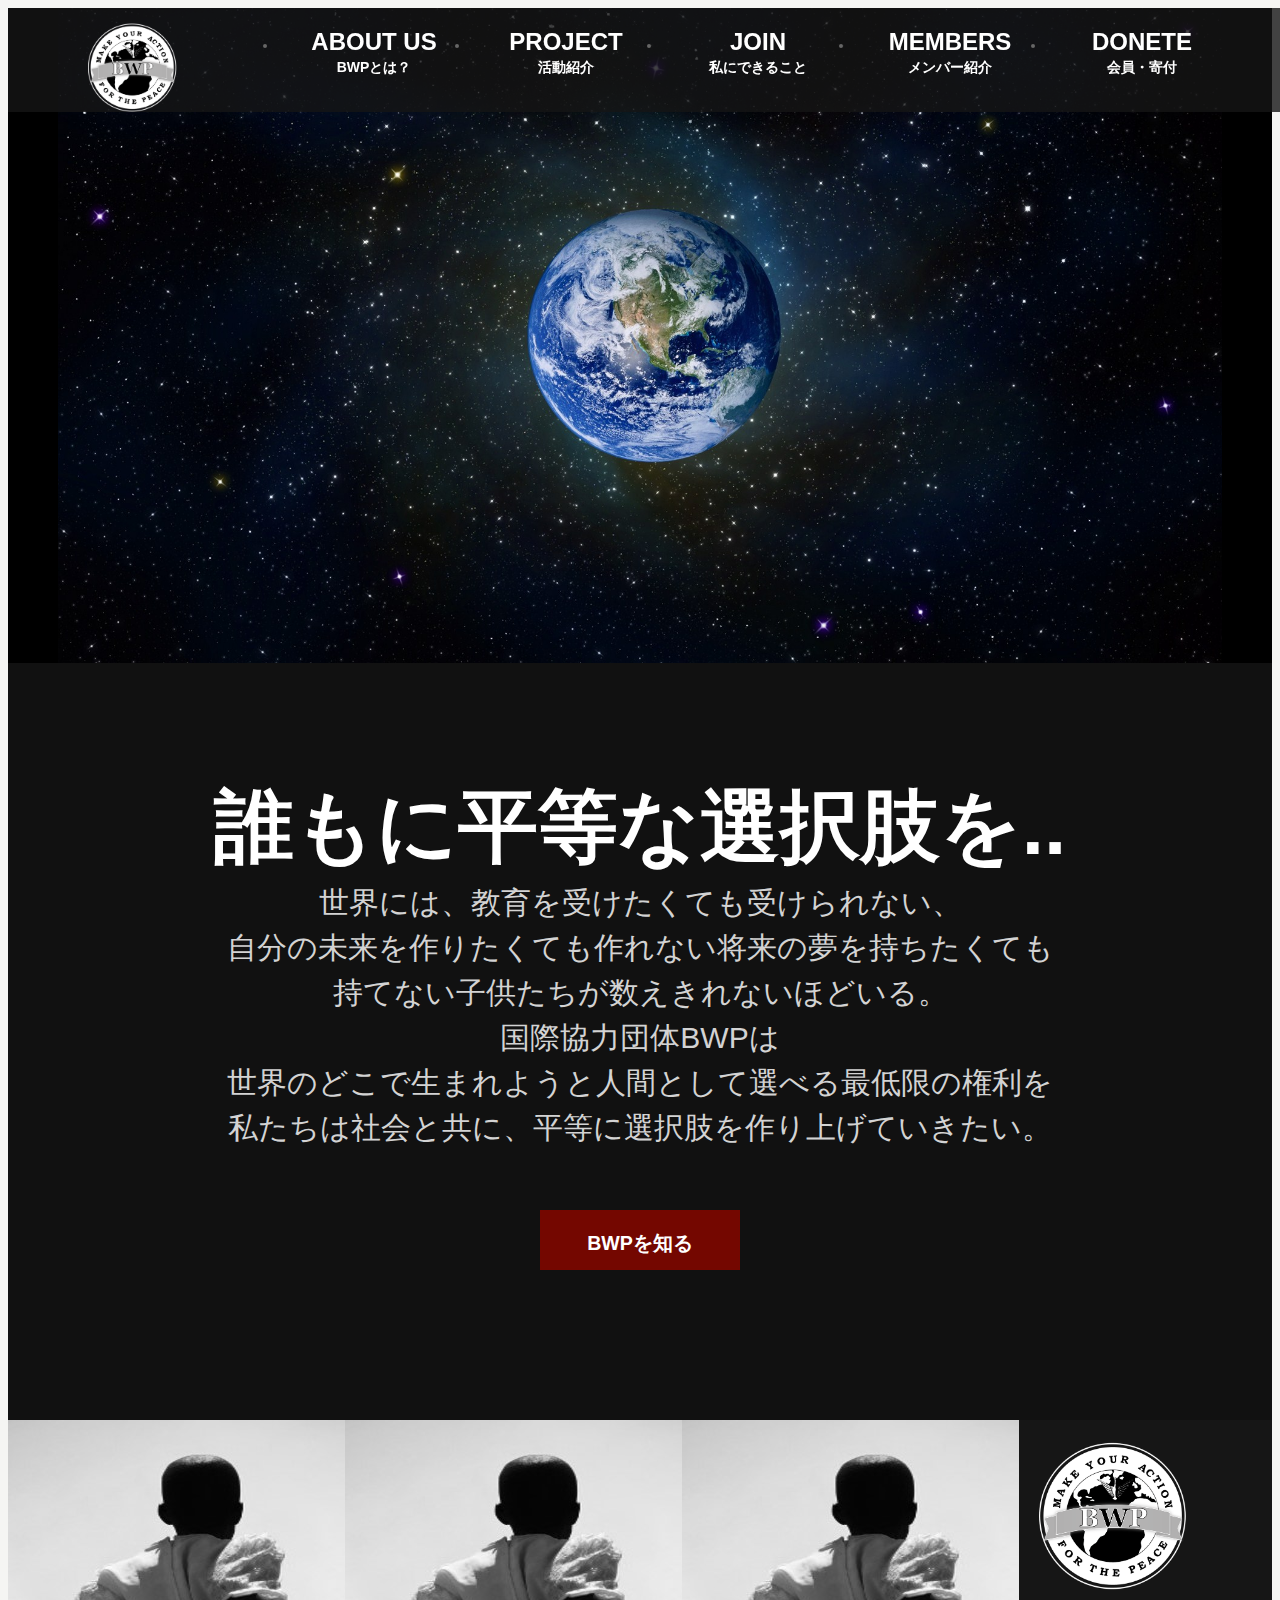
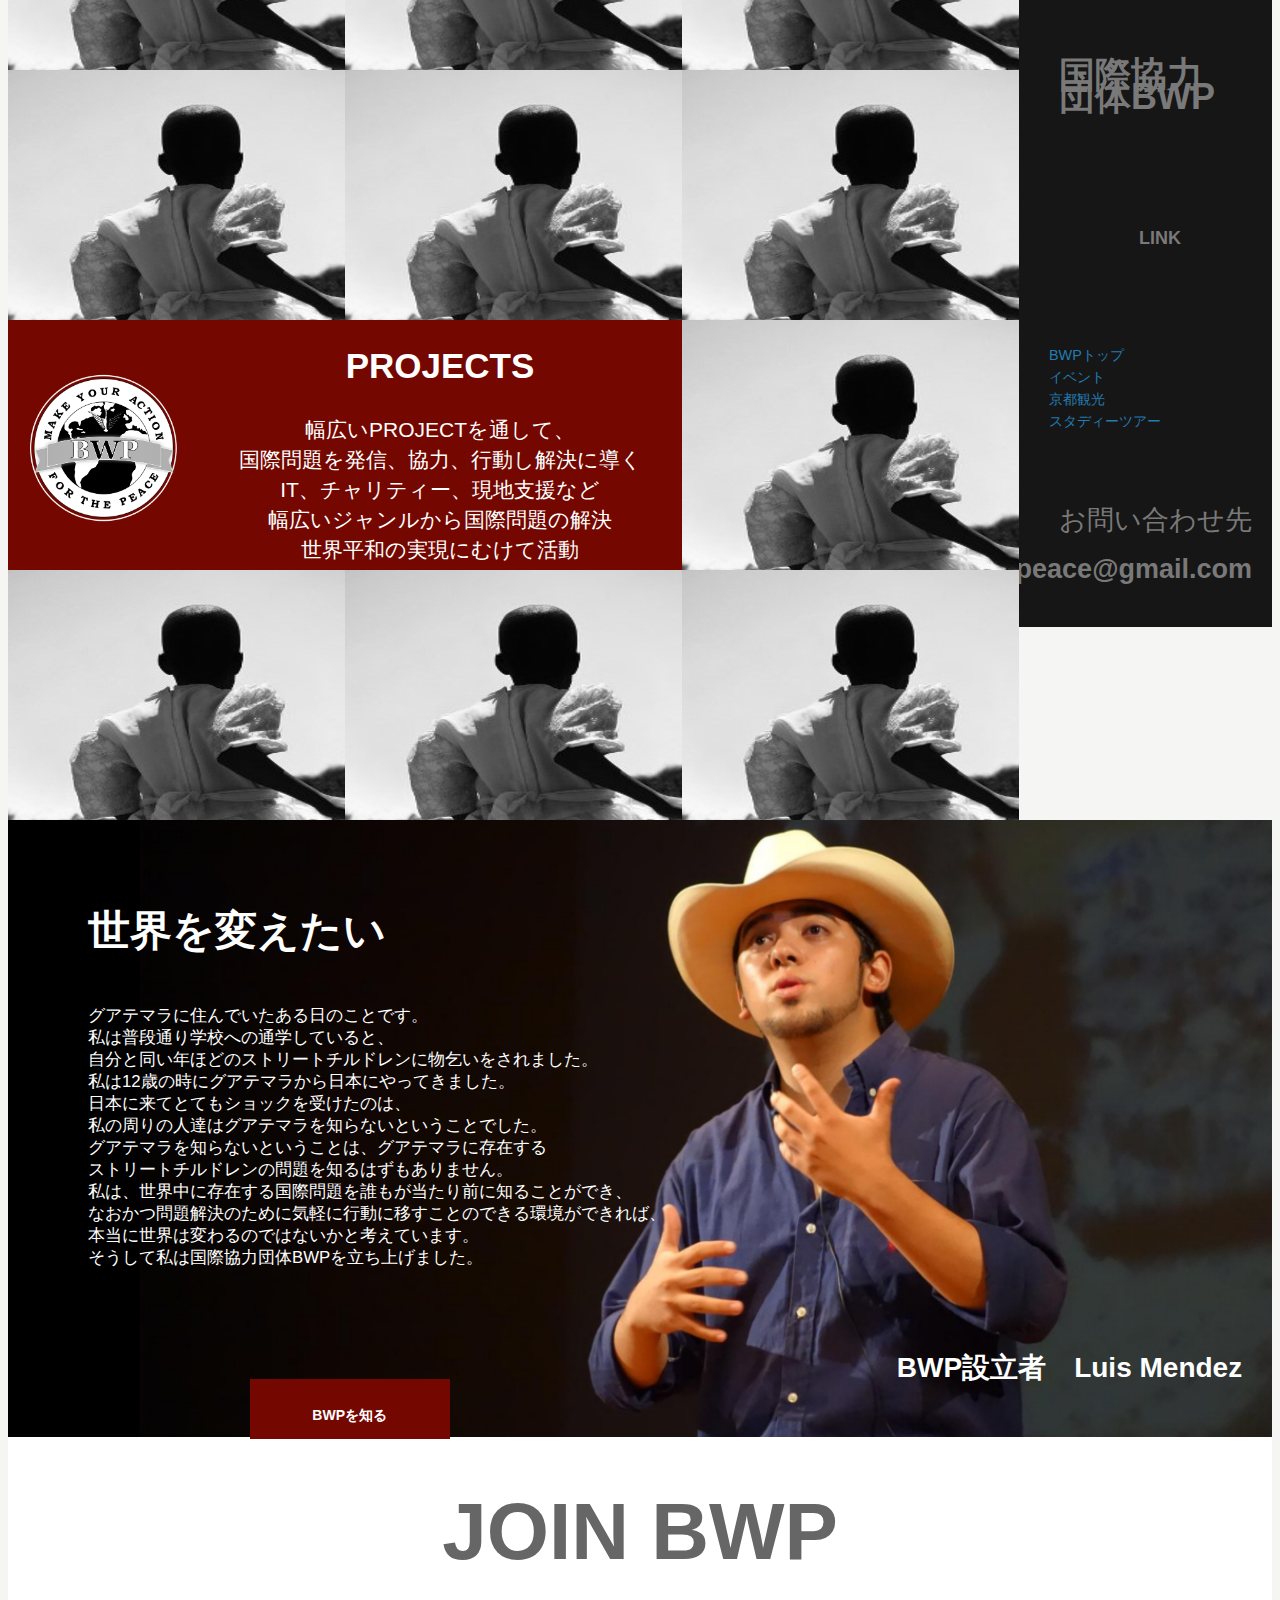
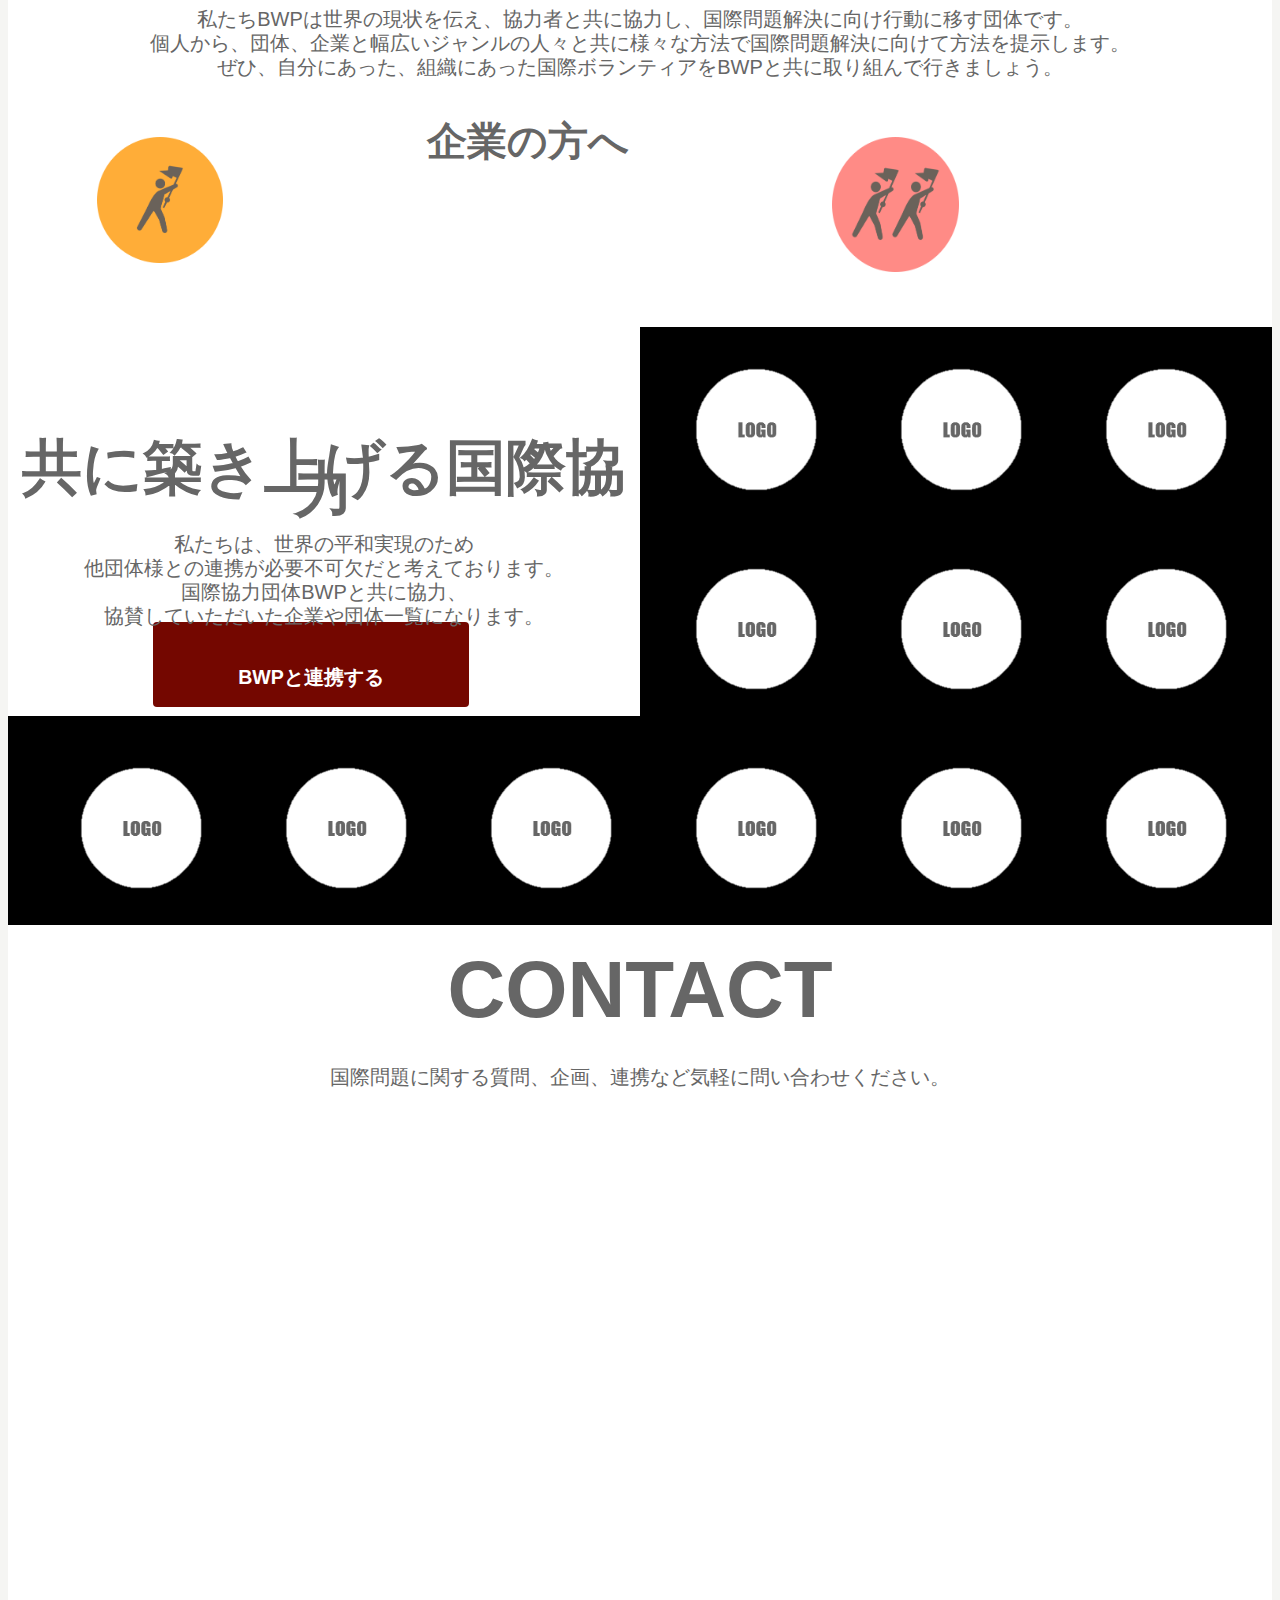
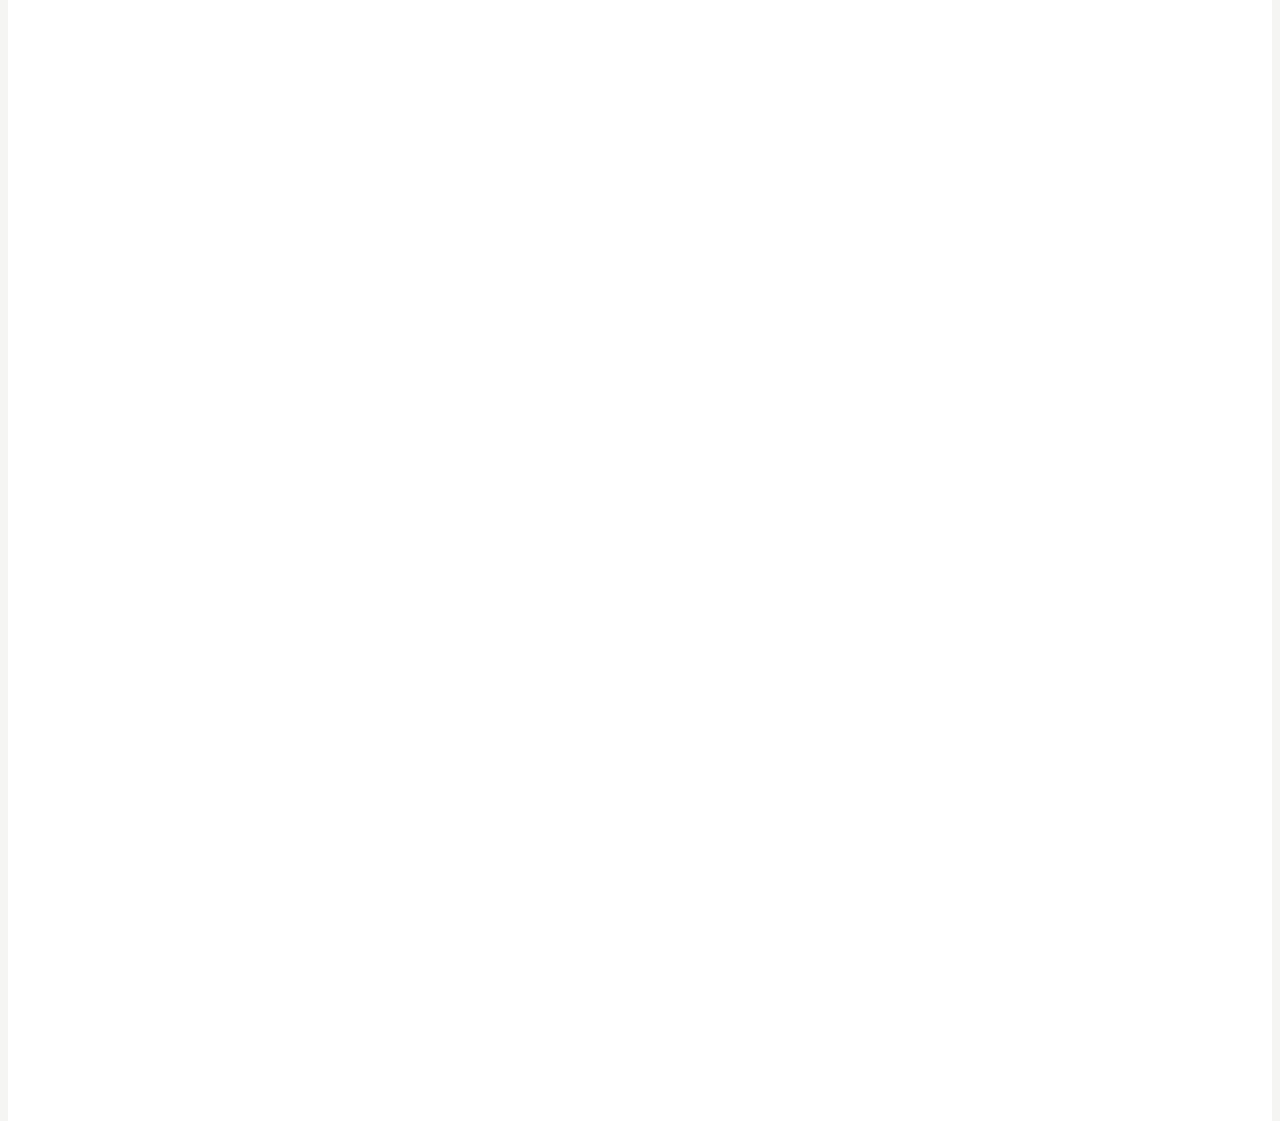
==== index.html @ 311a4a6f "almost there" ====
<!DOCTYPE html>

<html lang="ja">
<head>
<meta charset="UTF-8">
<title>国際協力団体BWP</title>
<meta name="keywords" content="国際協力団体BWP,BWP,関西,ボランティア,世界,学生団体,サークル,社会貢献">
<meta name="description" content="国際協力団体BWPは関西を中心とするNPO学生団体。世界各国で起きている国際問題を解決するため発信活動、連携活動、現地支援などボランティアを中心に幅広い社会貢献活動を行う...">
<!-- SEO完了 -->

<meta name="viewport" content="width=device-width,user-scalable=no,maximum-scale=1" />

<link rel="stylesheet" media="all" type="text/css" href="styles/pc-stylesheet00.css" />
<!-- ※デフォルトのスタイル（style.css） -->
<link rel="stylesheet" media="all" type="text/css" href="styles/tablet/t-stylesheet00.css" />
<!-- ※タブレット用のスタイル（tablet.css） -->
<link rel="stylesheet" media="all" type="text/css" href="styles/sp/sp-stylesheet00.css" />
<!-- ※スマートフォン用のスタイル（smart.css） -->
</head> 

<body>
  <div id="header">
   <div id="menu">



    <div class="nav">

<ul class="nl clearFix">
    <img src="images/bwp-logo.png" alt"国際協力団体BWP">
  
</li>
<li><a href="../top/about.html"><font size="5">ABOUT US</font><br>BWPとは？</a></li>
<li><a href="../top/about.html"><font size="5">PROJECT </font><br>活動紹介</a></li>
<li><a href="../top/about.html"><font size="5">JOIN</font><br>私にできること</a></li>
<li><a href="../top/about.html"><font size="5">MEMBERS</font><br>メンバー紹介</a></li>
<li><a href="../top/about.html"><font size="5">DONETE</font><br>会員・寄付</a></li>

</ul>

</div>


   </div>
  </div>


  <div id="wrapper">
  <div id="slideshow">
    <div class="slideContents">
      <section id="slide1">
        <img src="images/earth.jpg">
      </section>
      <section id="slide2">
        <img src="images/earth.jpg">
      </section>
      <section id="slide3">
        <img src="images/earth.jpg">
      </section>
      <section id="slide4">
        <img src="images/earth.jpg">
      </section>
      <section id="slide5">
        <img src="images/earth.jpg">
      </section>
    </div>
  </div>
</div>


<section id="section-vision-intro">
  <h1>誰もに平等な選択肢を..</h1>

  <p>世界には、教育を受けたくても受けられない、<br>
    自分の未来を作りたくても作れない将来の夢を持ちたくても<br>
    持てない子供たちが数えきれないほどいる。<br>
    国際協力団体BWPは<br>
    世界のどこで生まれようと人間として選べる最低限の権利を<br>
    私たちは社会と共に、平等に選択肢を作り上げていきたい。<br>
</p>
  <div class="active">
    <a class="button" href="#">
    <h2>BWPを知る</h2></a>
  </div>
</section>


<section id="section-our-work">
 <div class="container-fluid">
  <div class="row">
   <a href="#" class="link3"></a>
   <a href="#" class="link4"></a>
   <a href="#" class="link5"></a>
   <a href="#" class="link6"></a>
   <a href="#" class="link7"></a>
   <a href="#" class="link8"></a>
    <div class="active-2">
    <a class="button-2" href="#">
      <img src="images/bwp-logo.png" alt="国際協力団体BWP">
      <h2>PROJECTS</h2>
      <p>
        幅広いPROJECTを通して、<br>
        国際問題を発信、協力、行動し解決に導く<br>
        IT、チャリティー、現地支援など<br>
        幅広いジャンルから国際問題の解決<br>
        世界平和の実現にむけて活動
      </p>
  </a>
  </div>
   <a href="#" class="link8"></a>
   <a href="#" class="link8"></a>
   <a href="#" class="link8"></a>
   <a href="#" class="link8"></a>
  </div>
 </div> 
</section>


  <section id="section-member">

  <div class="section-member-left">
    <h2>世界を変えたい</h2>
    <br>
  
    <p>グアテマラに住んでいたある日のことです。<br>
    私は普段通り学校への通学していると、<br>自分と同い年ほどのストリートチルドレンに物乞いをされました。<br>
    私は12歳の時にグアテマラから日本にやってきました。<br>
    日本に来てとてもショックを受けたのは、<br>私の周りの人達はグアテマラを知らないということでした。<br>
    グアテマラを知らないということは、グアテマラに存在する<br>ストリートチルドレンの問題を知るはずもありません。<br>
    私は、世界中に存在する国際問題を誰もが当たり前に知ることができ、<br>なおかつ問題解決のために気軽に行動に移すことのできる環境ができれば、<br>本当に世界は変わるのではないかと考えています。<br>
    そうして私は国際協力団体BWPを立ち上げました。<br>
   </p>


    <h3>BWP設立者　Luis Mendez</h3>
    <div class="member">
       <div class="active">
      <a class="button" href="#">
        <h4>BWPを知る</h4>
      </a>
    </div>

</div>
  


  </div>

</section>



<section id="section-join-bwp">
  <h1>JOIN BWP</h1>
  <p>私たちBWPは世界の現状を伝え、協力者と共に協力し、国際問題解決に向け行動に移す団体です。<br>
    個人から、団体、企業と幅広いジャンルの人々と共に様々な方法で国際問題解決に向けて方法を提示します。<br>
    ぜひ、自分にあった、組織にあった国際ボランティアをBWPと共に取り組んで行きましょう。
  </p>
  <div class="join-1">
  <img src="images/1.png">
    <h2>企業の方へ</h2>
  </div>
  <img src="images/2.png">
  <h2>団体の方へ</h2>
  <img src="images/3.png">
  <h2>一般の方へ</h2>
</section>



<section id="section-related">
  <div class="black">
    <div class="logo1">
      <img src="images/LOGO2.png">
      <img src="images/LOGO2.png">
      <img src="images/LOGO2.png">
    </div> 

   <div class="logo2">
      <img src="images/LOGO2.png">
      <img src="images/LOGO2.png">
      <img src="images/LOGO2.png">
   </div> 

   <div class="logo3">
      <img src="images/LOGO2.png">
      <img src="images/LOGO2.png">
      <img src="images/LOGO2.png">
      <img src="images/LOGO2.png">
      <img src="images/LOGO2.png">
      <img src="images/LOGO2.png">
      <img src="images/LOGO2.png">
      <img src="images/LOGO2.png">
      <img src="images/LOGO2.png">
      <img src="images/LOGO2.png">
      <img src="images/LOGO2.png">
      <img src="images/LOGO2.png">
  </div> 

  <div class="box1">
    <h1>共に築き上げる国際協力</h1>
    <p>私たちは、世界の平和実現のため<br>
    他団体様との連携が必要不可欠だと考えております。<br>
    国際協力団体BWPと共に協力、<br>
    協賛していただいた企業や団体一覧になります。<br>
    </p>
    <div class="related">
    　　<h2>BWPと連携する</h2>
  　　</div>
  </div>
</section>



<section id="section-contact">
  <h1>CONTACT</h1>
  <p>国際問題に関する質問、企画、連携など気軽に問い合わせください。</p>
<center><iframe src="https://docs.google.com/forms/d/1rmnEHWyueZr8GGn3niAFAV3QBdHEzd1fv3C-szHXq-4/viewform?usp=send_form" width="760" height="1560" frameborder="0" marginheight="0" marginwidth="0">Loading...
</iframe></center>
</section>


 <div class="main_img"></div>


<div id="footer">
  <div class="footer-left">
    <img src="images/bwp-logo.png">
    <h1>国際協力団体BWP</h1>
    <h2>LINK</h2>
    <nav>
      <a href="index.html">BWPトップ</a> <br>
      <a href="about.html">イベント</a> <br>
      <a href="about.html">京都観光</a> <br>
      <a href="about.html">スタディーツアー</a> <br>
    </nav>
  </div>
  <div class="footer-right">
    <p>お問い合わせ先</p>
    <h3>bwp.worldpeace@gmail.com</h3>
  </div>
</div>

 
</body>

</html>
---- styles/pc-stylesheet00.css ----
/*===============================================
●style.css 画面の横幅が769px以上
===============================================*/
@media screen and (min-width: 769px){
img{

width /***/:auto;　
}
#container{
width:10%;
}
～以下、画面の横幅が768pxまでの場合のスタイル記入～


@charset "utf-8";
/****************************************
    1. General Setting
*****************************************/
html, body, div, span, applet, object, iframe, strong,
h1, h2, h3, h4, h5, h6, p, blockquote, pre,
a, abbr, acronym, address, big, cite, code,
del, dfn, em, font, img, ins, kbd, q, s, samp,
small, strike, sub, sup, tt, var,
dl, dt, dd, ol, ul, li,
fieldset, form, legend, caption,
tbody, tfoot, thead, table, label, tr, th, td{
  margin: 0;
  padding: 0;
  border: 0;
  outline: 0;
  font-style: inherit;
  font-size: 100%;
  font-family: inherit;
  vertical-align: baseline;
  list-style:none;
  }
html{}
body{
    font: 14px/22px "ヒラギノ角ゴ Pro W3","Hiragino Kaku Gothic Pro",Osaka,"ＭＳ Ｐゴシック","MS PGothic",Helvetica,Arial,Sans-Serif;
  color: #666;
  background-color: #fff;
-webkit-text-size-adjust: 100%;
    -moz-text-size-adjust: 100%;
    -ms-text-size-adjust: 100%;
    -o-text-size-adjust: 100%;
    text-size-adjust: 100%;
  }
a{ color: #247bb0; text-decoration: none;}
a:hover{ color: #79b4d8;text-decoration:underline; }
.clearfix{ clear: both; line-height: 0}


body{
    font: 14px/22px "ヒラギノ角ゴ Pro W3","Hiragino Kaku Gothic Pro",Osaka,"ＭＳ Ｐゴシック","MS PGothic",Helvetica,Arial,Sans-Serif;
  color: #666;
  background-color: #F5F5F3;
-webkit-text-size-adjust: 100%;
    -moz-text-size-adjust: 100%;
    -ms-text-size-adjust: 100%;
    -o-text-size-adjust: 100%;
    text-size-adjust: 100%;
  }
a{ color: #247bb0; text-decoration: none;}
a:hover{ color: #79b4d8;text-decoration:underline; }
.clearfix{ clear: both; line-height: 0}


#header{
background: rgba(21,21,21,0.8);
width:100%;
position: fixed;
z-index: 1;
}




#menu{
height: 0%;


}






/* --- ナビゲーションバー --- */
div.nav {
text-align: center;
font-size: 100%;
}

/* --- メニューエリア --- */
div.nav ul.nl {
padding: 0;
text-align: center;
}

div.nav ul.nl img{
  padding: 0px 100px 0px 80px;
width: 90px;
height: 90px;
float: left;
}

/* --- メニュー項目 --- */
div.nav ul.nl li {
width: 15%; /* 項目の幅 */
float: left;
}

/* --- リンク --- */
div.nav ul.nl li a {
display: block;
position: relative; /* IE6用 */
padding: 9px 2px; /* リンクエリアのパディング（上下、左右） */
font-weight: bold; /* 太字 */
}
/* --- リンクテキストの色 --- */
div.nav ul.nl li a:link {
color: #ffffff;
}
div.nav ul.nl li a:visited {
color: #ffffff;
}
div.nav ul.nl li a:hover {
color: #ff8000;
}
div.nav ul.nl li a:active {
color: #ff8000;
}
















#wrapper {
  overflow: hidden;
  width: 100%;
  padding: 0;
}
 
input[type="radio"] {
  display: none;
}
 
#slideshow {
  position: relative;
  width: 100%;
}
 
.slideContents {
  position: relative;
  background: black;
  text-align: center;
  -webkit-user-select: none;
  user-select: none;
}
 
.slideContents,
.slideContents section {
  width: 100%;
  height: auto;
}
 
.slideContents section {
  position: absolute;
  top: 0;
  left: 0;
  -webkit-transform: translateX(100%);
  transform: translateX(100%);
  -webkit-transition: opacity .6s, -webkit-transform .6s;
  transition: opacity .6s, transform .6s;
}
 
.slideContents section img {
  box-sizing: border-box;
  -moz-box-sizing: border-box;
  max-width: 100%;
  height: auto;
  padding: 0 50px;
  vertical-align: middle;
}
 
/* :::::: slideshow mechanism :::::: */
 
#switch1:checked ~ #slideshow .slideContents #slide1,
#switch2:checked ~ #slideshow .slideContents #slide2,
#switch3:checked ~ #slideshow .slideContents #slide3,
#switch4:checked ~ #slideshow .slideContents #slide4,
#switch5:checked ~ #slideshow .slideContents #slide5 {
  z-index: 1;
  position: relative;
  -webkit-transform: translateX(0);
  transform: translateX(0);
}
 
#switch1:checked ~ #slideshow .slideContents #slide1,
#switch2:checked ~ #slideshow .slideContents #slide2,
#switch3:checked ~ #slideshow .slideContents #slide3,
#switch4:checked ~ #slideshow .slideContents #slide4,
#switch5:checked ~ #slideshow .slideContents #slide5 {
  opacity: 1;
}
 
#switch1:checked ~ #slideshow .slideContents #slide5,
#switch1:checked ~ #slideshow .slideContents #slide4,
#switch2:checked ~ #slideshow .slideContents #slide1,
#switch2:checked ~ #slideshow .slideContents #slide5,
#switch3:checked ~ #slideshow .slideContents #slide2,
#switch3:checked ~ #slideshow .slideContents #slide1,
#switch4:checked ~ #slideshow .slideContents #slide3,
#switch4:checked ~ #slideshow .slideContents #slide2,
#switch5:checked ~ #slideshow .slideContents #slide4,
#switch5:checked ~ #slideshow .slideContents #slide3 {
  -webkit-transform: translateX(-100%);
  transform: translateX(-100%);
}
 
#switch1:checked ~ #slideshow .slideContents #slide3,
#switch2:checked ~ #slideshow .slideContents #slide4,
#switch3:checked ~ #slideshow .slideContents #slide5,
#switch4:checked ~ #slideshow .slideContents #slide1,
#switch5:checked ~ #slideshow .slideContents #slide2,
#switch1:checked ~ #slideshow .slideContents #slide4,
#switch2:checked ~ #slideshow .slideContents #slide5,
#switch3:checked ~ #slideshow .slideContents #slide1,
#switch4:checked ~ #slideshow .slideContents #slide2,
#switch5:checked ~ #slideshow .slideContents #slide3 {
  transition-duration: 0s;
}
 
.arrow,
.arrow label,
.arrow .ico {
  position: absolute;
}
 
.arrow {
  top: 0;
  margin: 0;
  transition: background .3s;
}
.prev { left: 0; }
.next { right: 0; }
 
.arrow:hover {
  background: rgba(255,255,255,.2);
}
 
.arrow,
.arrow label {
  cursor: pointer;
  width: 50px;
  height: 100%;
}
 
.arrow label {
  top: 0;
  left: 0;
  z-index: 1;
}
 
.arrow .ico {
  top: 50%;
  width: 12px;
  height: 12px;
  margin-top: -6px;
  border-top: 3px solid #fff;
  border-right: 3px solid #fff;
  opacity: 0;
  transition: right .6s, left .6s, opacity .6s;
}
 
.arrow:hover .ico {
  opacity: .6;
  transition-duration: .3s;
}
 
.prev .ico {
  left: 60%;
  -webkit-transform: rotate(-135deg);
  transform: rotate(-135deg);
}
 
.next .ico {
  right: 60%;
  -webkit-transform: rotate(45deg);
  transform: rotate(45deg);
}
.prev:hover .ico { left: 30%; }
.next:hover .ico { right: 30%; }
 
/* :::::: arrows mechanism :::::: */
 
.arrow label {
  pointer-events: none;
}
 
#switch1:checked ~ #slideshow .prev label[for="switch5"],
#switch2:checked ~ #slideshow .prev label[for="switch1"],
#switch3:checked ~ #slideshow .prev label[for="switch2"],
#switch4:checked ~ #slideshow .prev label[for="switch3"],
#switch5:checked ~ #slideshow .prev label[for="switch4"],
 
#switch1:checked ~ #slideshow .next label[for="switch2"],
#switch2:checked ~ #slideshow .next label[for="switch3"],
#switch3:checked ~ #slideshow .next label[for="switch4"],
#switch4:checked ~ #slideshow .next label[for="switch5"],
#switch5:checked ~ #slideshow .next label[for="switch1"] {
  pointer-events: auto;
}


.slideContents section {
  -webkit-animation: autoplay 30s infinite;
  animation: autoplay 30s infinite;
}
 
.slideContents section {
  -webkit-transform: none;
  transform: none;
  transition: none;
}
 
.slideContents #slide1 {
  position: relative;
  -webkit-animation-delay: 0;
  animation-delay: 0;
}
 
.slideContents #slide2 {
  -webkit-animation-delay: -24s;
  animation-delay: -24s;
}
 
.slideContents #slide3 {
  -webkit-animation-delay: -18s;
  animation-delay: -18s;
}
 
.slideContents #slide4 {
  -webkit-animation-delay: -12s;
  animation-delay: -12s;
}
 
.slideContents #slide5 {
  -webkit-animation-delay: -6s;
  animation-delay: -6s;
}
 
@-webkit-keyframes autoplay {
  0% { -webkit-transform: translateX(0); }
  16% { -webkit-transform: translateX(0); }
  20% { -webkit-transform: translateX(-100%); }
  20.001% { -webkit-transform: translateX(100%); }
  96% { -webkit-transform: translateX(100%); }
  100% { -webkit-transform: translateX(0); }
}
@keyframes autoplay {
  0% { transform: translateX(0); }
  16% { transform: translateX(0); }
  20% { transform: translateX(-100%); }
  20.001% { transform: translateX(100%); }
  96% { transform: translateX(100%); }
  100% { transform: translateX(0); }
}




#section-vision-intro{
  padding: 100px 0px 0px 0px;
  color: #797979;
  background: #111111;
}


#section-vision-intro h1 {
  height: 10px;
  text-align: center;
  color: white;
  font-size: 80px;
}


#section-vision-intro p {
  height: 150px;
  text-align: center;
  color: #D3D3D3;
  font-size: 30px;
  line-height: 150%;
}





/*  ボタン開始  */

.button {
  display: inline-block;
  width: 200px;
  height: 60px;
  text-align: center;
  text-decoration: none;
  line-height: 74px;
  outline: none;
}
.button::before,
.button::after {
  position: absolute;
  z-index: -1;
  display: block;
  content: '';
}
.button,
.button::before,
.button::after {
  -webkit-box-sizing: border-box;
  -moz-box-sizing: border-box;
  box-sizing: border-box;
  -webkit-transition: all .3s;
  transition: all .3s;
}




.button {
  position: relative;
  z-index: 2;
  background-color: #740700;
  border: 2px solid #740700;
  color: #fff;
  line-height: 30px;
}
.button:hover {
  background-color: #333;
  border-color: #740700;
  color: #fff;
  text-decoration: none;
}
.button::before,
.button::after {
  top: 0;
  width: 50%;
  height: 100%;
  background-color: #740700;
}
.button::before {
  right: 0;
}
.button::after {
  left: 0;
}
.button:hover::before,
.button:hover::after {
  width: 0;
  background-color: #740700;
}



/*  ボタン終わり  */
 
.active {
  text-align: center;
  color: white;
 /*  background: #740700;*/
  border-radius: 4px 4px 4px 4px;
  padding: 150px 0px;

}


.active h2 {
  padding: -10px 0px;
  font-size: 140%;
}

.active p {
  padding: 5px 0px;
  font-size: 50%;
}






.container-fluid {
margin-right: auto;
margin-left: auto;
}

.row {
margin:0px auto;
}







a:link.link2{
  display:block;
  width:337px;
  height:250px;
  background-image:url("../images/africa0.jpg");
  text-indent:-10000px;
  list-style:none;
  float: left;
}
a:hover.link2{
  display:block;
  width:337px;
  height:250px;
  background-image:url("../images/africa1.jpg");
  text-indent:-10000px;
  list-style:none;
  float: left;
}

a:link.link3{
  display:block;
  width:337px;
  height:250px;
  background-image:url("../images/africa0.jpg");
  text-indent:-10000px;
  list-style:none;float: left;
}
a:hover.link3{
  display:block;
  width:337px;
  height:250px;
  background-image:url("../images/africa1.jpg");
  text-indent:-10000px;
  list-style:none;
  float: left;
}

a:link.link4{
  display:block;
  width:337px;
  height:250px;
  background-image:url("../images/africa0.jpg");
  text-indent:-10000px;
  list-style:none;float: left;
}
a:hover.link4{
  display:block;
  width:337px;
  height:250px;
  background-image:url("../images/africa1.jpg");
  text-indent:-10000px;
  list-style:none;
  float: left;
}
a:link.link5{
  display:block;
  width:337px;
  height:250px;
  background-image:url("../images/africa0.jpg");
  text-indent:-10000px;
  list-style:none;float: left;
}
a:hover.link5{
  display:block;
  width:337px;
  height:250px;
  background-image:url("../images/africa1.jpg");
  text-indent:-10000px;
  list-style:none;
  float: left;
}
a:link.link6{
  display:block;
  width:337px;
  height:250px;
  background-image:url("../images/africa0.jpg");
  text-indent:-10000px;
  list-style:none;float: left;
}
a:hover.link6{
  display:block;
  width:337px;
  height:250px;
  background-image:url("../images/africa1.jpg");
  text-indent:-10000px;
  list-style:none;
  float: left;
}
a:link.link7{
  display:block;
  width:337px;
  height:250px;
  background-image:url("../images/africa0.jpg");
  text-indent:-10000px;
  list-style:none;float: left;
}
a:hover.link7{
  display:block;
  width:337px;
  height:250px;
  background-image:url("../images/africa1.jpg");
  text-indent:-10000px;
  list-style:none;
  float: left;
}




/*  ボタン開始  */

.button-2 {
  display: inline-block;
  width: 674px;
  height: 250px;
  text-align: center;
  text-decoration: none;
  line-height: 74px;
  outline: none;
}
.button-2::before,
.button-2::after {
  position: absolute;
  z-index: -1;
  display: block;
  content: '';
}
.button-2,
.button-2::before,
.button-2::after {
  -webkit-box-sizing: border-box;
  -moz-box-sizing: border-box;
  box-sizing: border-box;
  -webkit-transition: all .3s;
  transition: all .3s;
}




.button-2 {
  position: relative;
  z-index: 0;
  background-color: #740700;
  border: 2px solid #740700;
  color: #fff;
  line-height: 30px;
}
.button-2:hover {
  background-color: #333;
  border-color: #740700;
  color: #fff;
  text-decoration: none;
}
.button-2::before,
.button-2::after {
  top: 0;
  width: 50%;
  height: 100%;
  background-color: #740700;
}
.button-2::before {
  right: 0;
}
.button-2::after {
  left: 0;
}
.button-2:hover::before,
.button-2:hover::after {
  width: 0;
  background-color: #740700;
}



/*  ボタン終わり  */
 
.active-2 {
  color: white;
 /*  background: #740700;*/
  border-radius: 4px 4px 4px 4px;
  list-style:none;float: left;
}

.active-2 img{
  margin: 50px 20px;
  width: 150px;
  height: 150px;
  float: left;
} 

.active-2 h2 {
  padding: -10px 0px;
  font-size: 250%;
}

.active-2 p {
  padding: 5px 0px;
  font-size: 150%;
}




a:link.link8{
  display:block;
  width:337px;
  height:250px;
  background-image:url("../images/africa0.jpg");
  text-indent:-10000px;
  list-style:none;float: left;
}
a:hover.link8{
  display:block;
  width:337px;
  height:250px;
  background-image:url("../images/africa1.jpg");
  text-indent:-10000px;
  list-style:none;
  float: left;
}













#section-member{
  max-width: 100%;
  width: 100%;
  bottom: -10%;
  z-index: 0;
  float: right;
  background: #222;
  background-image: url("../images/luis-3.png");
  background-repeat: no-repeat;
  background-position:0pt 0pt;
  background-size:100%;
  position: relative;
}

.section-member-left{
    max-width: 100%;
  float: left;
   margin: 100px 0px 0px 80px;
   color: #fff;
 
}


.section-member-left h1{
  font-size: 300%;
  float: left;
  padding: 15% 0% 5% 0%;
}

.section-member-left p{
  font-size: 120%;
  float: left;
  padding: 5% 0% 5% 0%;
}

.section-member-left h2{
  float: left;
  font-size: 300%;
  margin: 0px 0px 0px 0px;
  bottom: 150px;
  right: 100px
}


.section-member-left h3{
  float: left;
  font-size: 200%;
  margin: 45% -60% 0% 25%;
  bottom: 150px;
  right: 100px
}

.member {
  padding: 10px 0px;
  margin: 250px 500px -162px 100px;
}





#section-join-bwp {
  padding: 30px 0px 10px 0px;
  background: white;
  width: 100%;
  height: 450px;
  bottom: -10%;
  z-index: 0;
  float: left;
}


#section-join-bwp h1 {
  text-align: center;
  font-size: 80px;
}

#section-join-bwp p {
  height: 60px;
  text-align: center;
  font-size: 20px;
  padding: 10px 0px;
  line-height: 120%; 
}


#section-join-bwp img {
  width: 10%;
  height: 30%;
  float: left;
  padding: 40px 89px;
    text-align: center;

}


#section-join-bwp h2 {
  height: 50px;
  width: 20%;
  text-align: center;
  float: left;
  font-size: 40px;
  padding: 0px 89px;

}





#section-related{
  background: white;
  width: 100%;
  bottom: -10%;
  z-index: 0;
  float: left;
}

.black {
  float: left;
  background: black;
  position: relative; 
}

.logo1 img {
  width: 11%;
  height: 40%;
  padding: 28px 33px;
  float: right;
}

.logo2 img {
  width: 11%;
  height: 40%;
  float: right;
  padding: 28px 33px;
  float: right;
}

.logo3 img {
  width: 11%;
  height: 40%;
  float: right;
  padding: 28px 33px;
  float: right;
}

.box1 {
  text-align: center;
  width: 50%;
  position: absolute;
  height: 65%;
  background: white;
}

.box1 h1 {
  text-align: center;
  font-size: 60px;
  height: 115px;
  margin: 130px 0px -70px 0px;
}

.box1 p {
  height: 60px;
  text-align: center;
  font-size: 20px;
  padding: 10px 0px;
  line-height: 120%; 
}



.related {
  height: 75px;
  width: 50%;
  text-align: center;
  color: white;
  background: #740700;
  border-radius: 4px 4px 4px 4px;
  padding: 5px 0px;
  margin: 0px 0px 0px 145px;
}

.related h2 {
  font-size: 140%;
  height: 10px;
}

.related p {
  font-size: 50%;
}





#section-contact{
  background: white;
  width: 100%;
  bottom: -10%;
  z-index: 0;
  float: left;
}


#section-contact h1 {
  text-align: center;
  font-size: 80px;
}

#section-contact p {
  height: 60px;
  text-align: center;
  font-size: 20px;
  padding: 10px 0px;
  line-height: 120%; 
}


.contact {
  height: 50px;
  width: 350px;
  text-align: center;
  color: white;
  background: #740700;
  border-radius: 4px 4px 4px 4px;
  padding: 10px 0px;
  margin: 0px 0px 0px 500px;
}

.contact h2 {
  padding: 5px 0px;
  font-size: 140%;
}

.contact p {
  padding: 5px 0px;
  font-size: 50%;
}







#footer{
  padding: 20px;
  bottom: 0;
  color: #797979;
  background: #161616;
  font-size: 18px;
  font-weight: 500;
  position: relative;
  overflow: hidden;
}


.footer-left{
  float: left;
}

.footer-left img{
  width: 150px;
  height:150px;
  bottom: 0;
  left: 37%;
  float: left;
}

.footer-left h1{
  float: left;
  padding: 50px 17px 50px 20px;
  font-size: 200%;
}

.footer-left h2{
  float: left;
  padding: 30px 17px 50px 100px;
  font-size: 100%;
}

.footer-left nav{
  float: left;
  padding: 30px 17px 0px 10px;
  font-size: 80%;
  color: #797979;
}



.footer-right{
  float: right;
  left: 37%;
}

.footer-right h3{
  padding: -100px 17px 0px 10px;
  left: 37%;
  font-size: 150%;
}

.footer-right p{
  float: right;
  padding: 50px 0px 0px 0px;
  left: 37%;
  font-size: 150%;
}


}
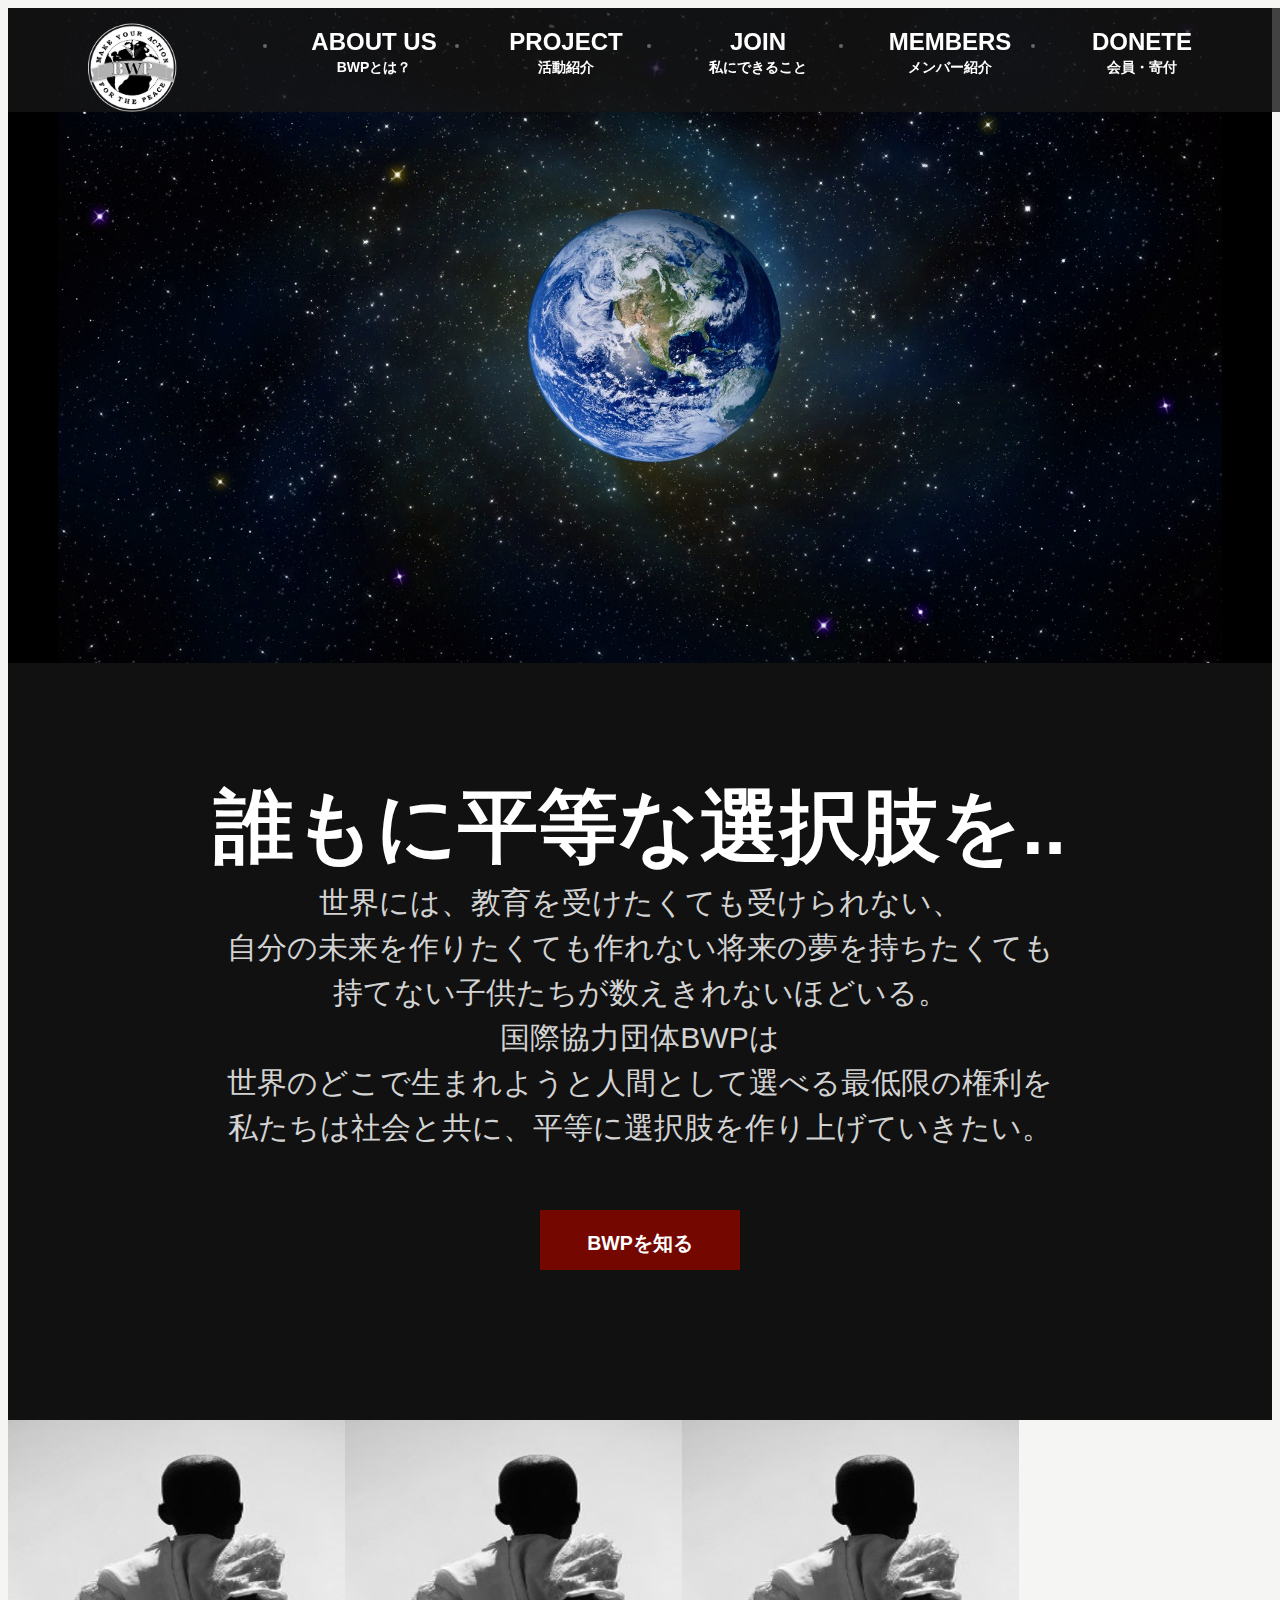
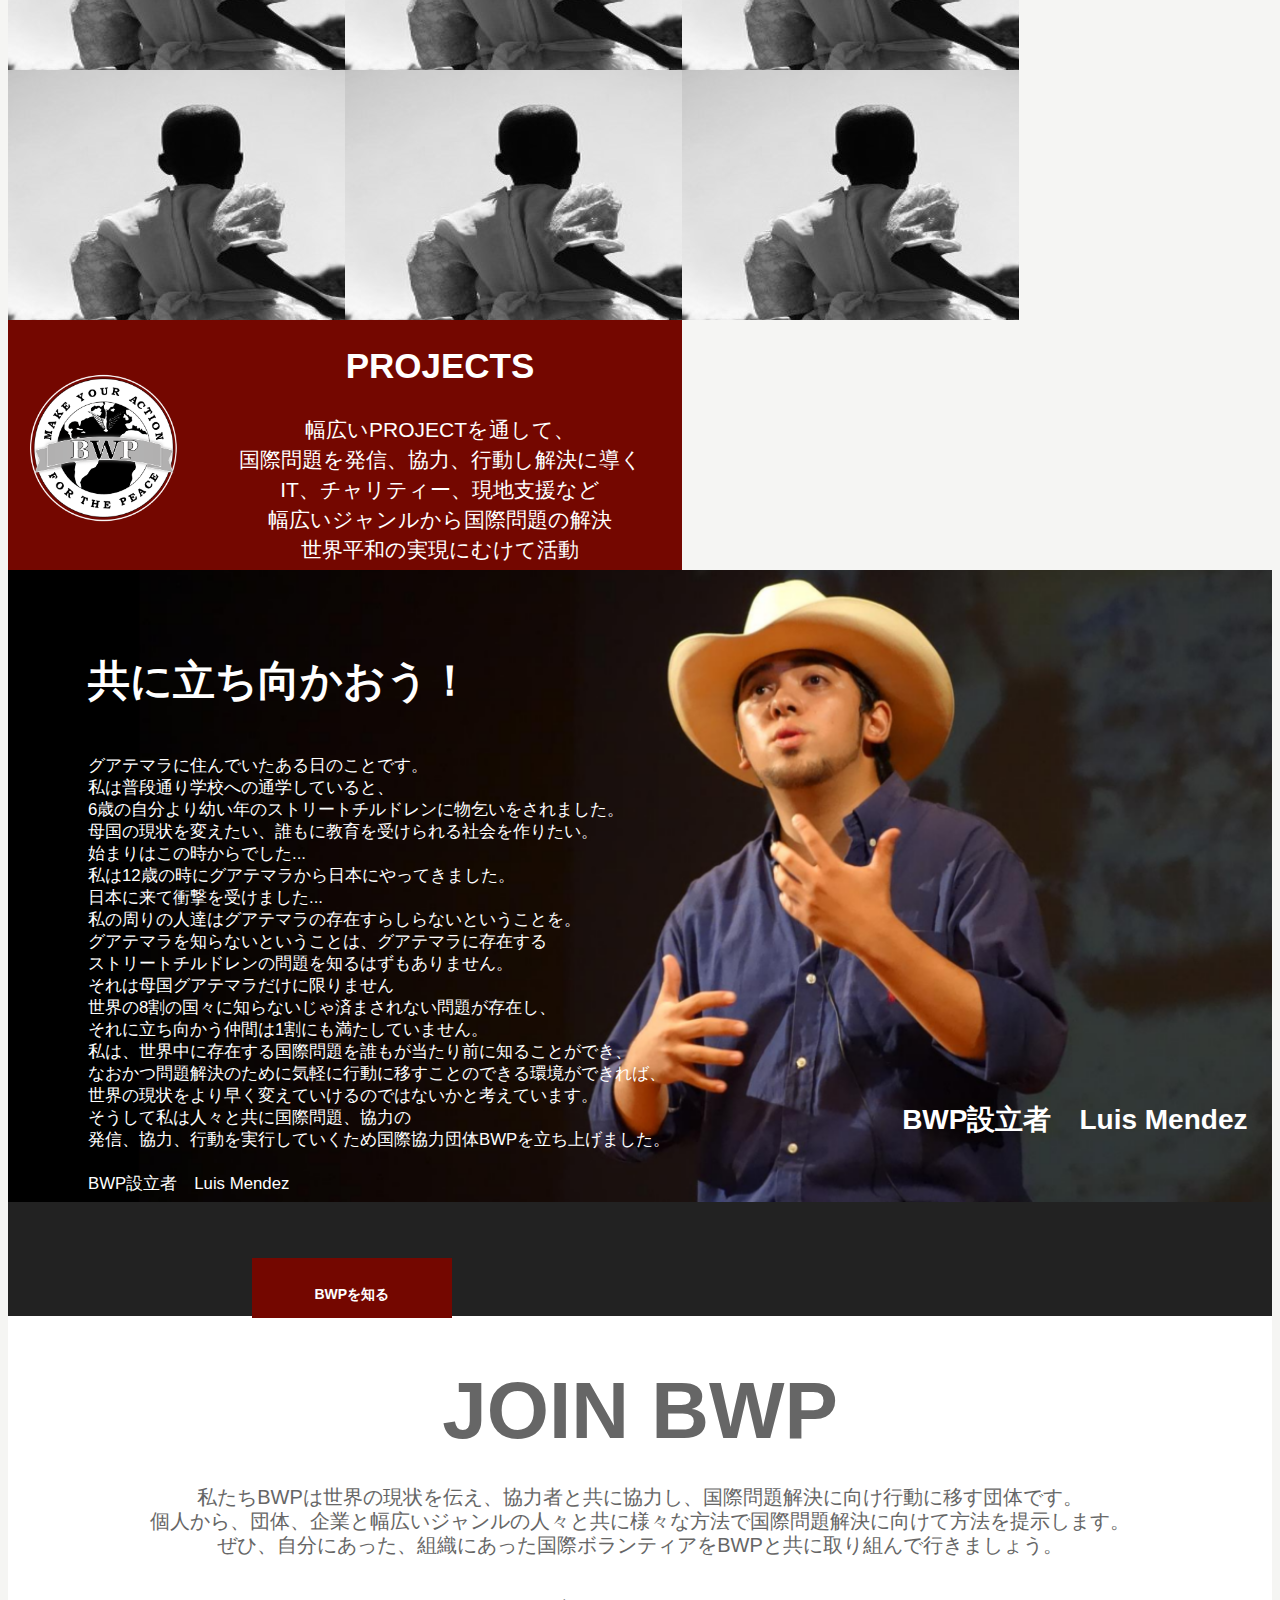
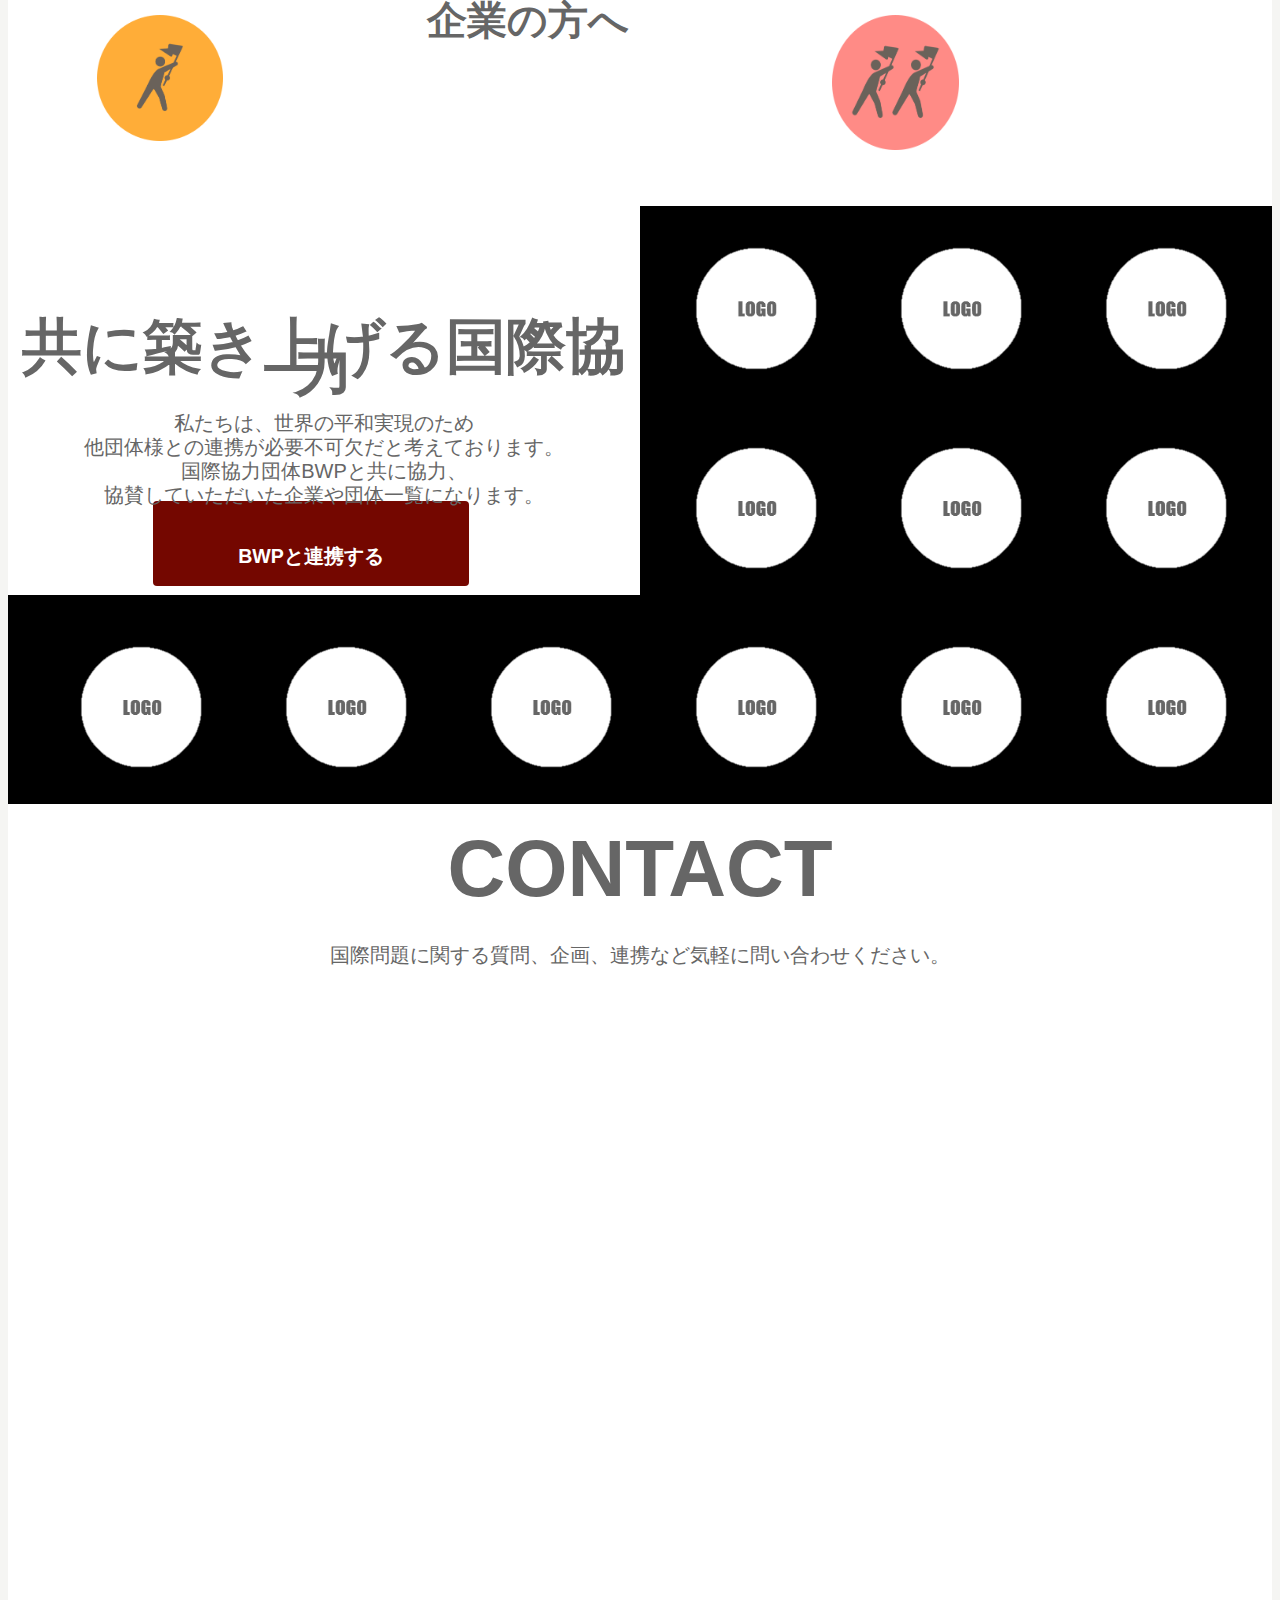
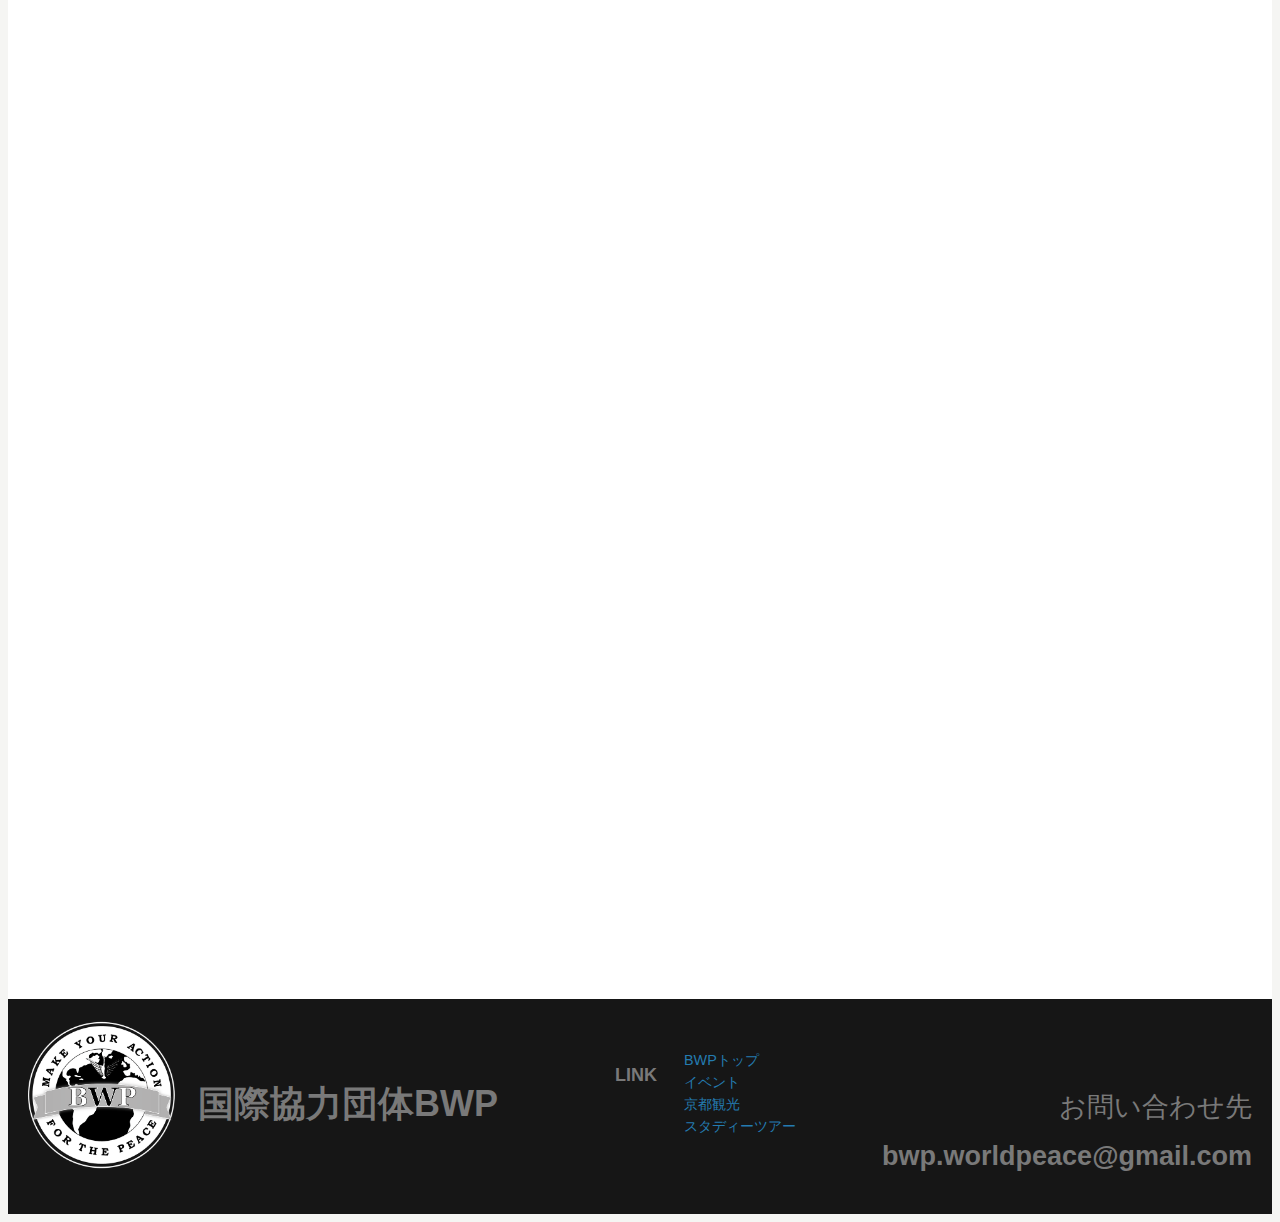
==== commit 326fe407: "just pushing" ====
--- a/index.html
+++ b/index.html
@@ -88,6 +88,7 @@
 <section id="section-our-work">
  <div class="container-fluid">
   <div class="row">
+    <div class="back">
    <a href="#" class="link3"></a>
    <a href="#" class="link4"></a>
    <a href="#" class="link5"></a>
@@ -107,10 +108,11 @@
       </p>
   </a>
   </div>
-   <a href="#" class="link8"></a>
-   <a href="#" class="link8"></a>
-   <a href="#" class="link8"></a>
-   <a href="#" class="link8"></a>
+   <a href="#" class="link9"></a>
+   <a href="#" class="link10"></a>
+   <a href="#" class="link11"></a>
+   <a href="#" class="link12"></a>
+    </div>
   </div>
  </div> 
 </section>
@@ -119,16 +121,23 @@
   <section id="section-member">
 
   <div class="section-member-left">
-    <h2>世界を変えたい</h2>
+    <h2>共に立ち向かおう！</h2>
     <br>
   
     <p>グアテマラに住んでいたある日のことです。<br>
-    私は普段通り学校への通学していると、<br>自分と同い年ほどのストリートチルドレンに物乞いをされました。<br>
+    私は普段通り学校への通学していると、<br>6歳の自分より幼い年のストリートチルドレンに物乞いをされました。<br>
+    母国の現状を変えたい、誰もに教育を受けられる社会を作りたい。<br>
+    始まりはこの時からでした...<br>
     私は12歳の時にグアテマラから日本にやってきました。<br>
-    日本に来てとてもショックを受けたのは、<br>私の周りの人達はグアテマラを知らないということでした。<br>
+    日本に来て衝撃を受けました...<br>私の周りの人達はグアテマラの存在すらしらないということを。<br>
     グアテマラを知らないということは、グアテマラに存在する<br>ストリートチルドレンの問題を知るはずもありません。<br>
-    私は、世界中に存在する国際問題を誰もが当たり前に知ることができ、<br>なおかつ問題解決のために気軽に行動に移すことのできる環境ができれば、<br>本当に世界は変わるのではないかと考えています。<br>
-    そうして私は国際協力団体BWPを立ち上げました。<br>
+    それは母国グアテマラだけに限りません<br>
+    世界の8割の国々に知らないじゃ済まされない問題が存在し、<br>
+    それに立ち向かう仲間は1割にも満たしていません。<br>
+    私は、世界中に存在する国際問題を誰もが当たり前に知ることができ、<br>なおかつ問題解決のために気軽に行動に移すことのできる環境ができれば、<br>世界の現状をより早く変えていけるのではないかと考えています。<br>
+    そうして私は人々と共に国際問題、協力の<br>
+    発信、協力、行動を実行していくため国際協力団体BWPを立ち上げました。<br>
+   <br>BWP設立者　Luis Mendez
    </p>
 
 
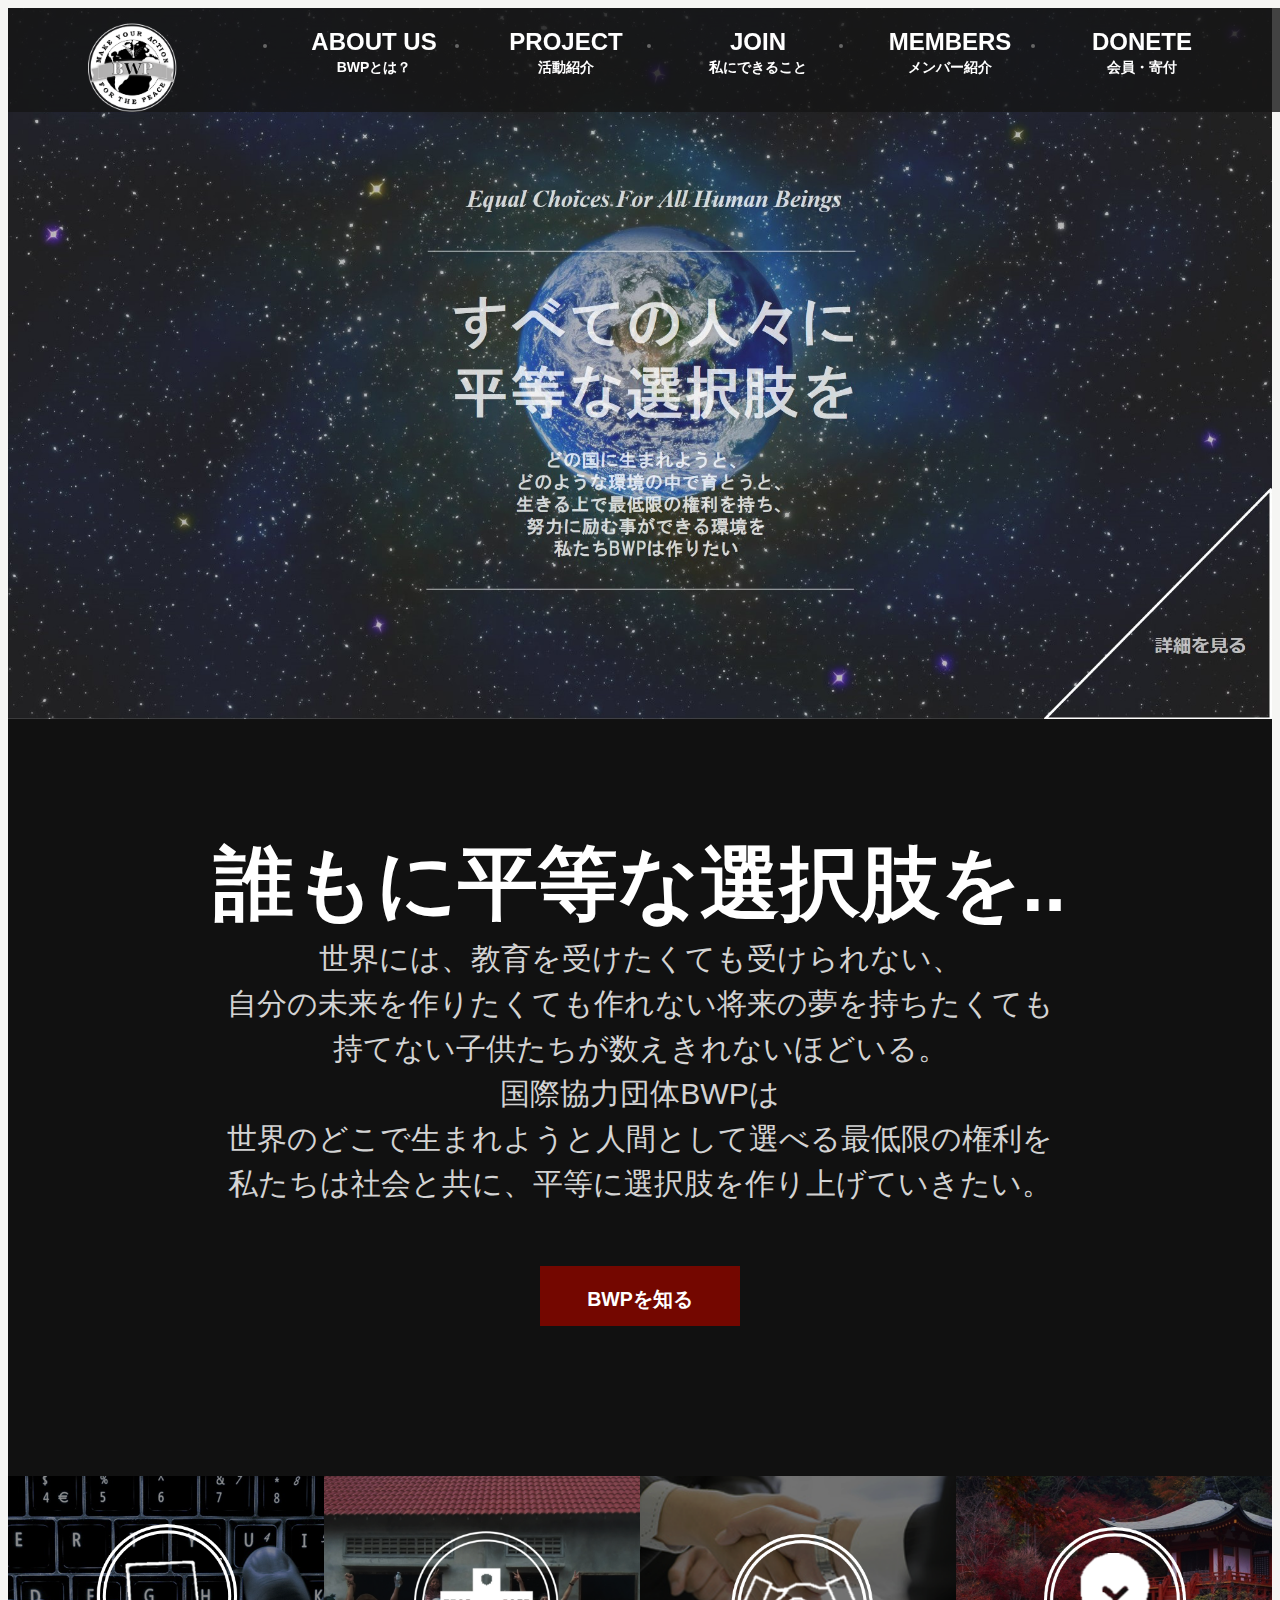
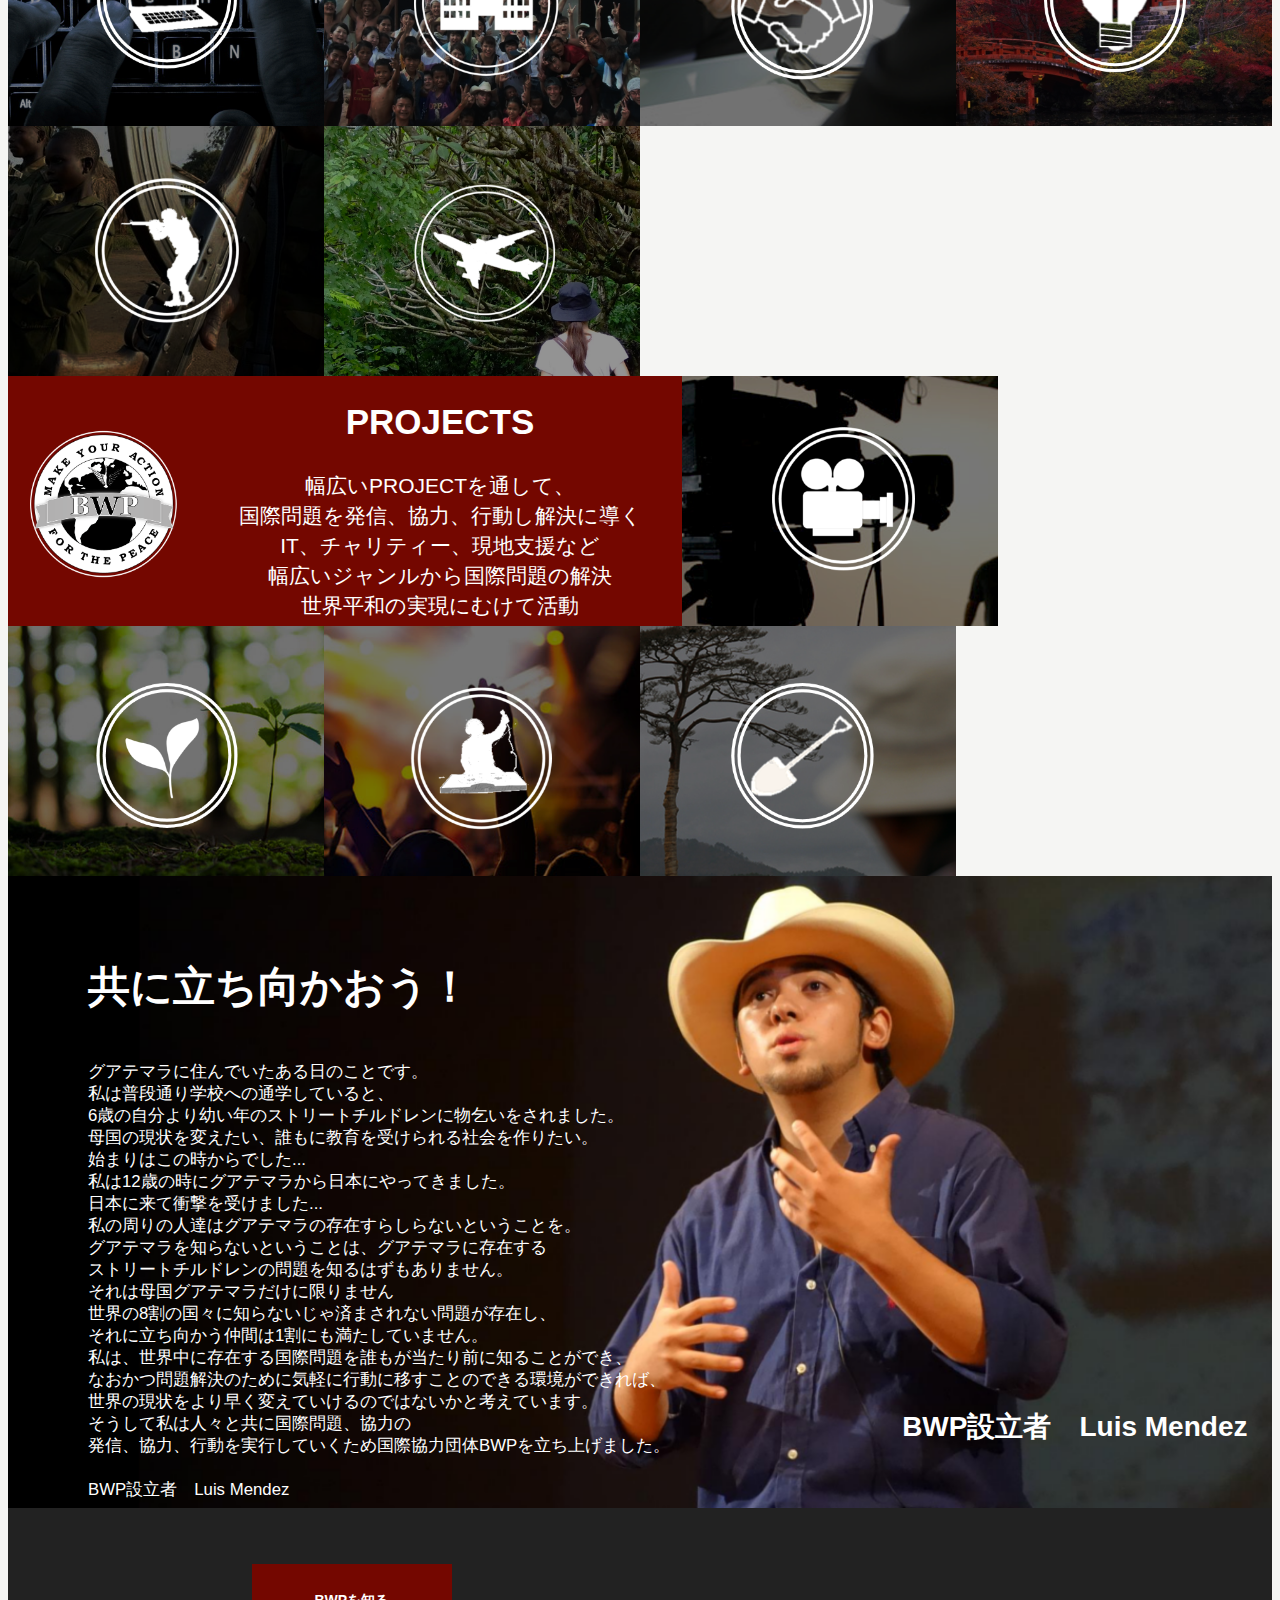
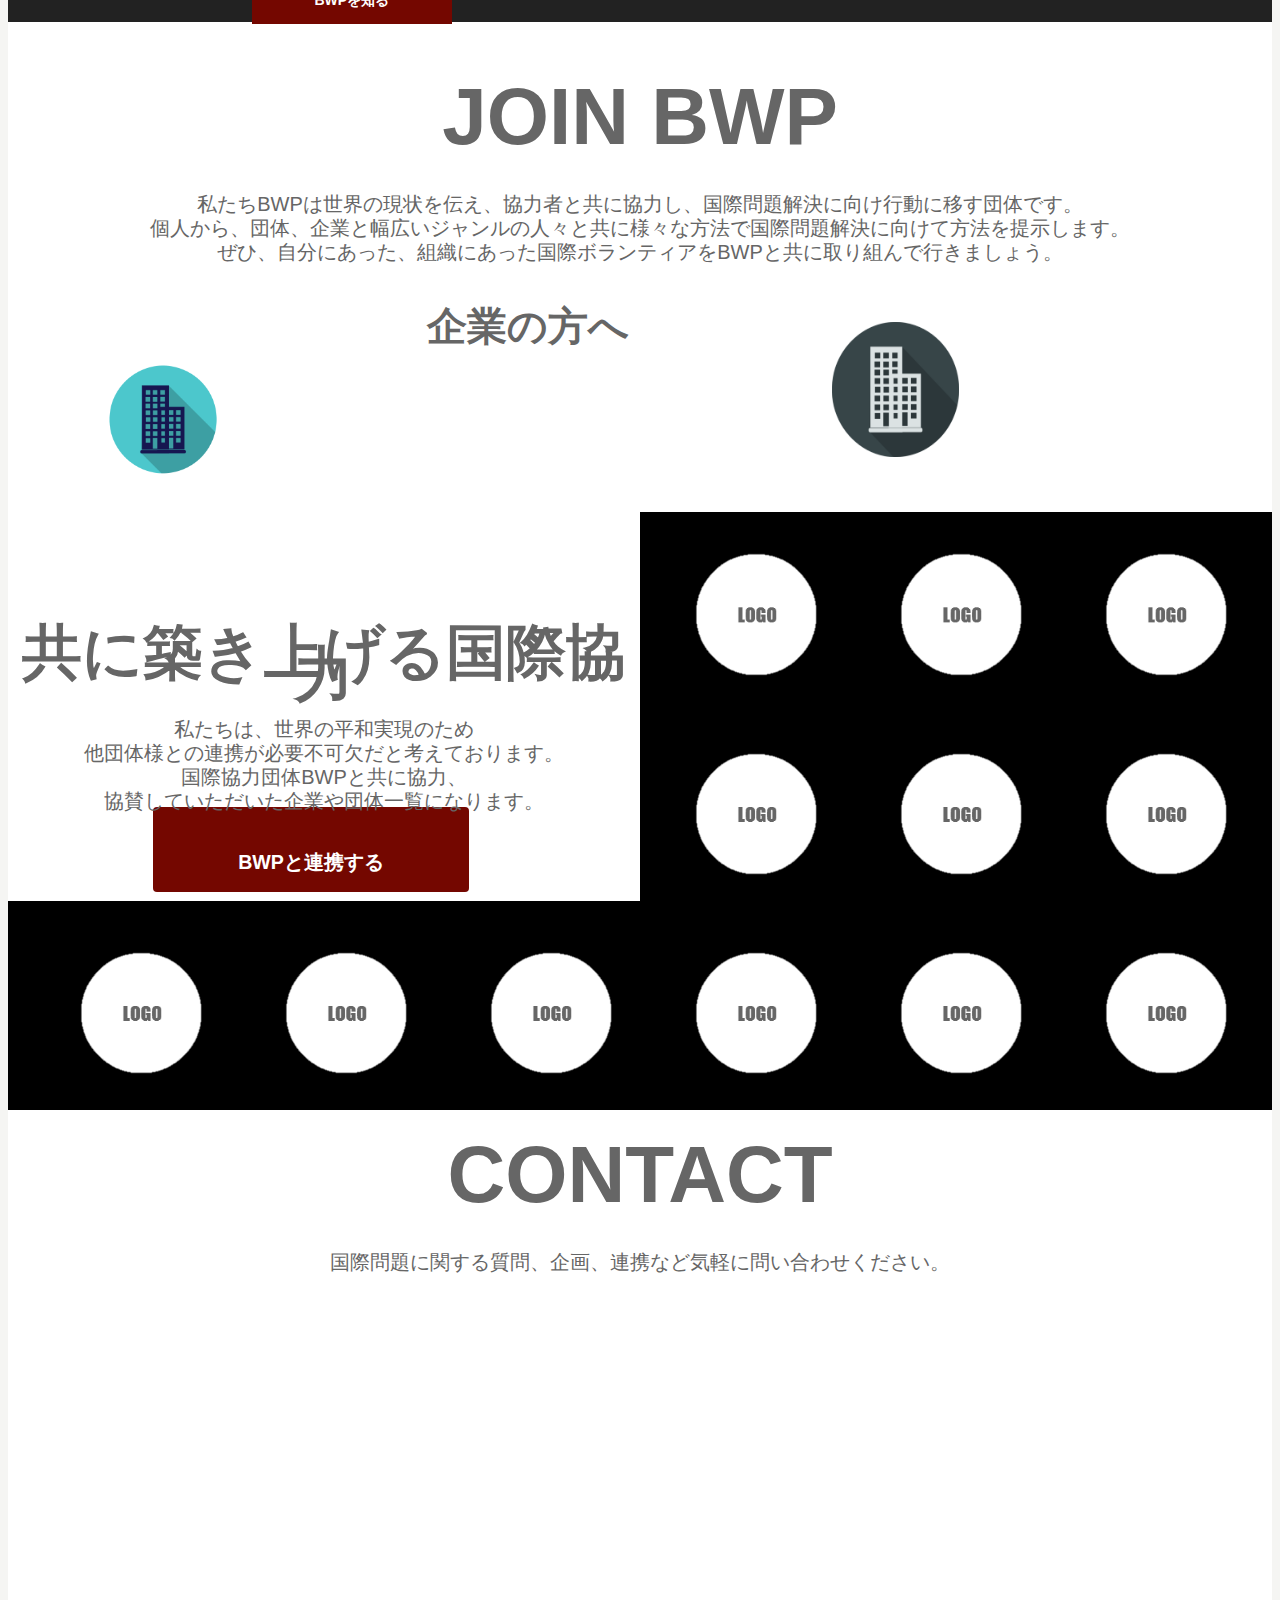
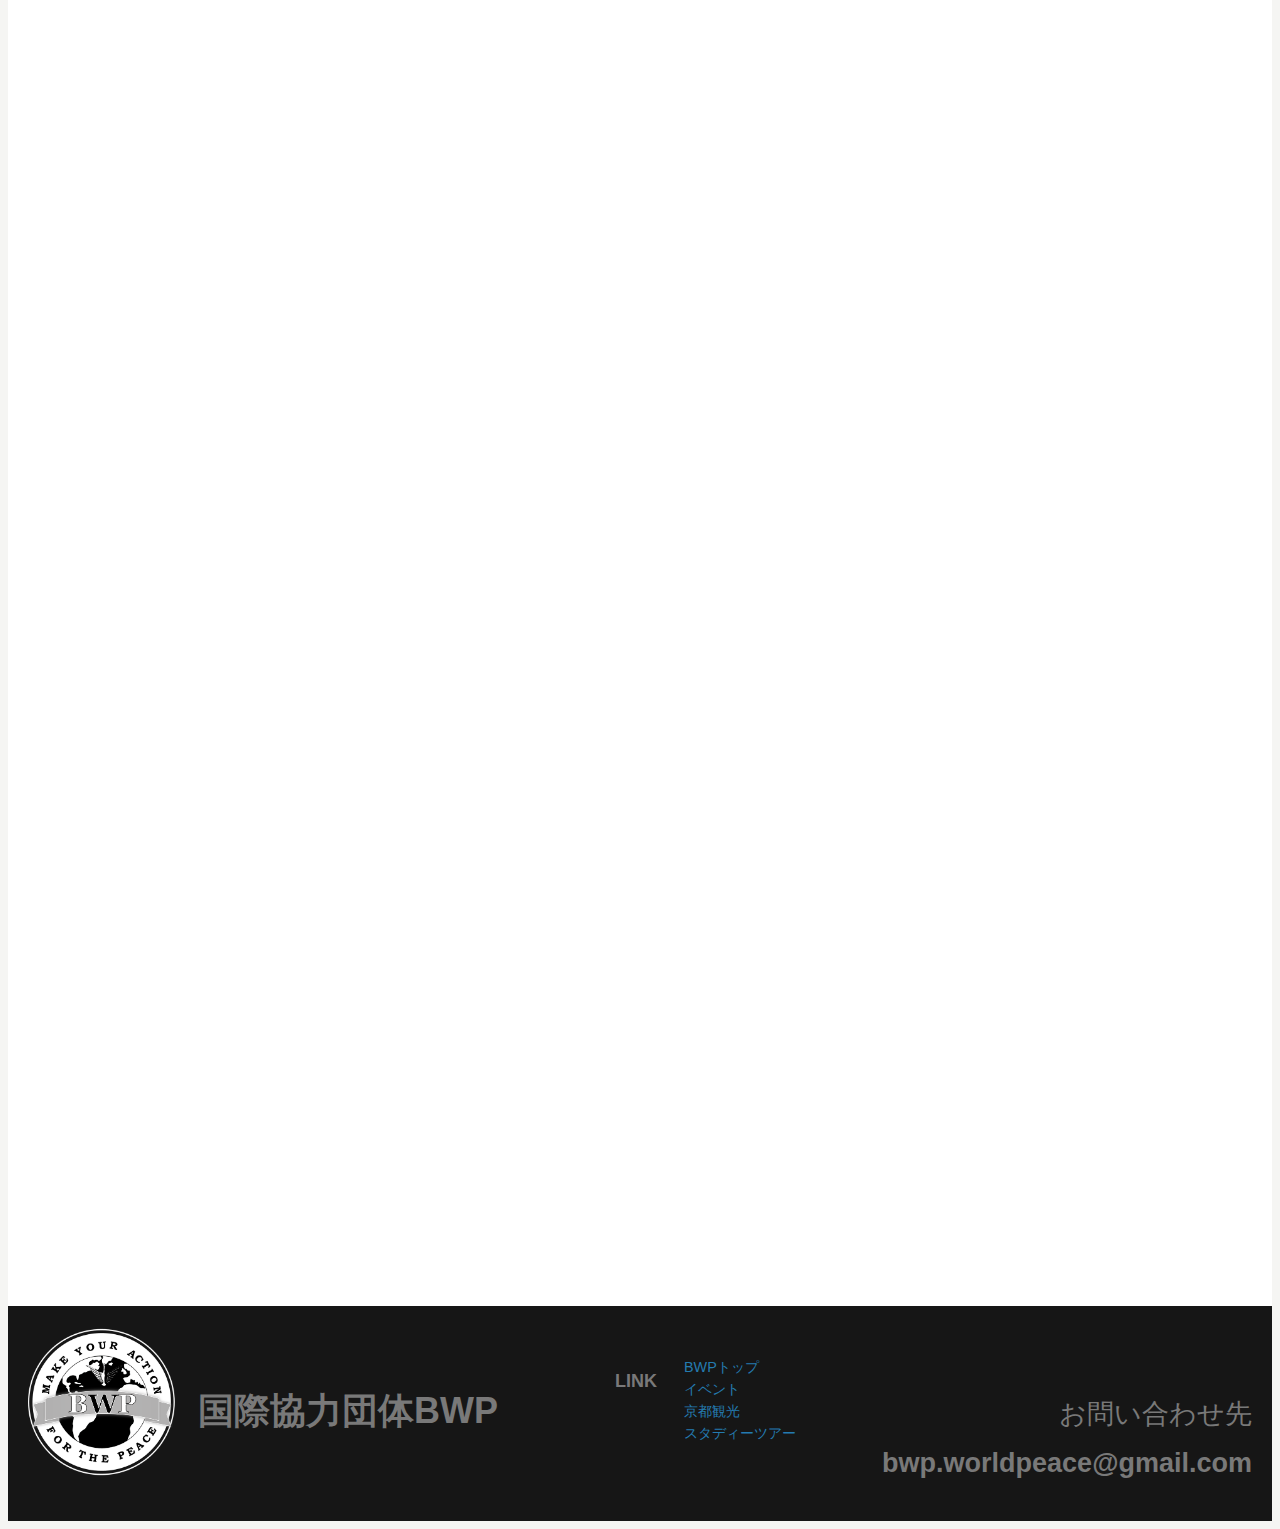
==== commit 19cb66b6: "google analitics" ====
--- a/index.html
+++ b/index.html
@@ -4,7 +4,7 @@
 <head>
 <meta charset="UTF-8">
 <title>国際協力団体BWP</title>
-<meta name="keywords" content="国際協力団体BWP,BWP,関西,ボランティア,世界,学生団体,サークル,社会貢献">
+<meta name="keywords" content="国際協力団体BWP,BWP,関西,ボランティア">
 <meta name="description" content="国際協力団体BWPは関西を中心とするNPO学生団体。世界各国で起きている国際問題を解決するため発信活動、連携活動、現地支援などボランティアを中心に幅広い社会貢献活動を行う...">
 <!-- SEO完了 -->
 
@@ -14,8 +14,20 @@
 <!-- ※デフォルトのスタイル（style.css） -->
 <link rel="stylesheet" media="all" type="text/css" href="styles/tablet/t-stylesheet00.css" />
 <!-- ※タブレット用のスタイル（tablet.css） -->
-<link rel="stylesheet" media="all" type="text/css" href="styles/sp/sp-stylesheet00.css" />
+<link rel="stylesheet" media="all" type="text/css" href="styles/sp-stylesheet00.css" />
 <!-- ※スマートフォン用のスタイル（smart.css） -->
+
+<script>
+  (function(i,s,o,g,r,a,m){i['GoogleAnalyticsObject']=r;i[r]=i[r]||function(){
+  (i[r].q=i[r].q||[]).push(arguments)},i[r].l=1*new Date();a=s.createElement(o),
+  m=s.getElementsByTagName(o)[0];a.async=1;a.src=g;m.parentNode.insertBefore(a,m)
+  })(window,document,'script','//www.google-analytics.com/analytics.js','ga');
+
+  ga('create', 'UA-69534028-1', 'auto');
+  ga('send', 'pageview');
+
+</script>
+
 </head> 
 
 <body>
@@ -49,19 +61,19 @@
   <div id="slideshow">
     <div class="slideContents">
       <section id="slide1">
-        <img src="images/earth.jpg">
+        <img src="images/top-shool.jpg">
       </section>
       <section id="slide2">
-        <img src="images/earth.jpg">
+        <img src="images/top-africa.jpg">
       </section>
       <section id="slide3">
-        <img src="images/earth.jpg">
+        <img src="images/top-tour.jpg">
       </section>
       <section id="slide4">
-        <img src="images/earth.jpg">
+        <img src="images/top-reality.jpg">
       </section>
       <section id="slide5">
-        <img src="images/earth.jpg">
+        <img src="images/top-mission.jpg">
       </section>
     </div>
   </div>
@@ -166,12 +178,12 @@
     ぜひ、自分にあった、組織にあった国際ボランティアをBWPと共に取り組んで行きましょう。
   </p>
   <div class="join-1">
-  <img src="images/1.png">
+  <img src="images/icon-bussines1.png">
     <h2>企業の方へ</h2>
   </div>
-  <img src="images/2.png">
+  <img src="images/icon-bussines2.png">
   <h2>団体の方へ</h2>
-  <img src="images/3.png">
+  <img src="images/icon-bussines1.png">
   <h2>一般の方へ</h2>
 </section>
 
--- a/styles/pc-stylesheet00.css
+++ b/styles/pc-stylesheet00.css
@@ -191,7 +191,6 @@
   -moz-box-sizing: border-box;
   max-width: 100%;
   height: auto;
-  padding: 0 50px;
   vertical-align: middle;
 }
  
@@ -505,122 +504,169 @@
 .container-fluid {
 margin-right: auto;
 margin-left: auto;
+background-color: #333;
 }
 
 .row {
 margin:0px auto;
-}
-
-
+
+}
+
+.back {
+  background-color: #333;
+}
 
 
 
 
 
 a:link.link2{
-  display:block;
-  width:337px;
-  height:250px;
-  background-image:url("../images/africa0.jpg");
-  text-indent:-10000px;
-  list-style:none;
-  float: left;
+display: block;
+    width: 25%;
+    height: 250px;
+    background-image: url("../images/africa4.png");
+    text-indent: -10000px;
+    list-style: none;
+    float: left;
+    background-position: center center;
+    background-repeat: no-repeat;
+    background-size: cover;
 }
 a:hover.link2{
-  display:block;
-  width:337px;
-  height:250px;
-  background-image:url("../images/africa1.jpg");
-  text-indent:-10000px;
-  list-style:none;
-  float: left;
+ display: block;
+    width: 25%;
+    height: 250px;
+    background-image: url("../images/africa3.png");
+    text-indent: -10000px;
+    list-style: none;
+    float: left;
+    background-position: center center;
+    background-repeat: no-repeat;
+    background-size: cover;
 }
 
 a:link.link3{
-  display:block;
-  width:337px;
-  height:250px;
-  background-image:url("../images/africa0.jpg");
-  text-indent:-10000px;
-  list-style:none;float: left;
-}
+    display: block;
+    width: 25%;
+    height: 250px;
+    background-image: url("../images/hacker4.png");
+    text-indent: -10000px;
+    list-style: none;
+    float: left;
+    background-position: center center;
+    background-repeat: no-repeat;
+    background-size: cover;
+  }
+
+
 a:hover.link3{
-  display:block;
-  width:337px;
-  height:250px;
-  background-image:url("../images/africa1.jpg");
-  text-indent:-10000px;
-  list-style:none;
-  float: left;
+    display: block;
+    width: 25%;
+    height: 250px;
+    background-image: url("../images/hacker3.png");
+    text-indent: -10000px;
+    list-style: none;
+    float: left;
+    background-position: center center;
+    background-repeat: no-repeat;
+    background-size: cover;
 }
 
 a:link.link4{
-  display:block;
-  width:337px;
-  height:250px;
-  background-image:url("../images/africa0.jpg");
-  text-indent:-10000px;
-  list-style:none;float: left;
+    display: block;
+    width: 25%;
+    height: 250px;
+    background-image: url("../images/school4.png");
+    text-indent: -10000px;
+    list-style: none;
+    float: left;
+    background-position: center center;
+    background-repeat: no-repeat;
+    background-size: cover;
 }
 a:hover.link4{
-  display:block;
-  width:337px;
-  height:250px;
-  background-image:url("../images/africa1.jpg");
-  text-indent:-10000px;
-  list-style:none;
-  float: left;
+    display: block;
+    width: 25%;
+    height: 250px;
+    background-image: url("../images/school3.png");
+    text-indent: -10000px;
+    list-style: none;
+    float: left;
+    background-position: center center;
+    background-repeat: no-repeat;
+    background-size: cover;
 }
 a:link.link5{
-  display:block;
-  width:337px;
-  height:250px;
-  background-image:url("../images/africa0.jpg");
-  text-indent:-10000px;
-  list-style:none;float: left;
+    display: block;
+    width: 25%;
+    height: 250px;
+    background-image: url("../images/direct4.png");
+    text-indent: -10000px;
+    list-style: none;
+    float: left;
+    background-position: center center;
+    background-repeat: no-repeat;
+    background-size: cover;
 }
 a:hover.link5{
-  display:block;
-  width:337px;
-  height:250px;
-  background-image:url("../images/africa1.jpg");
-  text-indent:-10000px;
-  list-style:none;
-  float: left;
+    display: block;
+    width: 25%;
+    height: 250px;
+    background-image: url("../images/direct3.png");
+    text-indent: -10000px;
+    list-style: none;
+    float: left;
+    background-position: center center;
+    background-repeat: no-repeat;
+    background-size: cover;
 }
 a:link.link6{
-  display:block;
-  width:337px;
-  height:250px;
-  background-image:url("../images/africa0.jpg");
-  text-indent:-10000px;
-  list-style:none;float: left;
+    display: block;
+    width: 25%;
+    height: 250px;
+    background-image: url("../images/business4.png");
+    text-indent: -10000px;
+    list-style: none;
+    float: left;
+    background-position: center center;
+    background-repeat: no-repeat;
+    background-size: cover;
 }
 a:hover.link6{
-  display:block;
-  width:337px;
-  height:250px;
-  background-image:url("../images/africa1.jpg");
-  text-indent:-10000px;
-  list-style:none;
-  float: left;
+    display: block;
+    width: 25%;
+    height: 250px;
+    background-image: url("../images/business3.png");
+    text-indent: -10000px;
+    list-style: none;
+    float: left;
+    background-position: center center;
+    background-repeat: no-repeat;
+    background-size: cover;
 }
 a:link.link7{
-  display:block;
-  width:337px;
-  height:250px;
-  background-image:url("../images/africa0.jpg");
-  text-indent:-10000px;
-  list-style:none;float: left;
+    display: block;
+    width: 25%;
+    height: 250px;
+    background-image: url("../images/africa4.png");
+    text-indent: -10000px;
+    list-style: none;
+    float: left;
+    background-position: center center;
+    background-repeat: no-repeat;
+    background-size: cover;
 }
 a:hover.link7{
-  display:block;
-  width:337px;
-  height:250px;
-  background-image:url("../images/africa1.jpg");
-  text-indent:-10000px;
-  list-style:none;
-  float: left;
+    display: block;
+    width: 25%;
+    height: 250px;
+    background-image: url("../images/africa3.png");
+    text-indent: -10000px;
+    list-style: none;
+    float: left;
+    background-position: center center;
+    background-repeat: no-repeat;
+    background-size: cover;
 }
 
 
@@ -722,26 +768,129 @@
 
 
 a:link.link8{
-  display:block;
-  width:337px;
-  height:250px;
-  background-image:url("../images/africa0.jpg");
-  text-indent:-10000px;
-  list-style:none;float: left;
+    display: block;
+    width: 25%;
+    height: 250px;
+    background-image: url("../images/sutatua4.png");
+    text-indent: -10000px;
+    list-style: none;
+    float: left;
+    background-position: center center;
+    background-repeat: no-repeat;
+    background-size: cover;
 }
 a:hover.link8{
-  display:block;
-  width:337px;
-  height:250px;
-  background-image:url("../images/africa1.jpg");
-  text-indent:-10000px;
-  list-style:none;
-  float: left;
-}
-
-
-
-
+    display: block;
+    width: 25%;
+    height: 250px;
+    background-image: url("../images/sutatua3.png");
+    text-indent: -10000px;
+    list-style: none;
+    float: left;
+    background-position: center center;
+    background-repeat: no-repeat;
+    background-size: cover;
+}
+
+
+a:link.link9{
+    display: block;
+    width: 25%;
+    height: 250px;
+    background-image: url("../images/film4.png");
+    text-indent: -10000px;
+    list-style: none;
+    float: left;
+    background-position: center center;
+    background-repeat: no-repeat;
+    background-size: cover;
+}
+a:hover.link9{
+    display: block;
+    width: 25%;
+    height: 250px;
+    background-image: url("../images/film3.png");
+    text-indent: -10000px;
+    list-style: none;
+    float: left;
+    background-position: center center;
+    background-repeat: no-repeat;
+    background-size: cover;
+}
+
+
+a:link.link10{
+    display: block;
+    width: 25%;
+    height: 250px;
+    background-image: url("../images/kankyou4.png");
+    text-indent: -10000px;
+    list-style: none;
+    float: left;
+    background-position: center center;
+    background-repeat: no-repeat;
+    background-size: cover;
+}
+a:hover.link10{
+    display: block;
+    width: 25%;
+    height: 250px;
+    background-image: url("../images/kankyou3.png");
+    text-indent: -10000px;
+    list-style: none;
+    float: left;
+    background-position: center center;
+    background-repeat: no-repeat;
+    background-size: cover;
+}
+a:link.link11{
+    display: block;
+    width: 25%;
+    height: 250px;
+    background-image: url("../images/event4.png");
+    text-indent: -10000px;
+    list-style: none;
+    float: left;
+    background-position: center center;
+    background-repeat: no-repeat;
+    background-size: cover;
+}
+a:hover.link11{
+    display: block;
+    width: 25%;
+    height: 250px;
+    background-image: url("../images/event3.png");
+    text-indent: -10000px;
+    list-style: none;
+    float: left;
+    background-position: center center;
+    background-repeat: no-repeat;
+    background-size: cover;
+}
+a:link.link12{
+    display: block;
+    width: 25%;
+    height: 250px;
+    background-image: url("../images/touhoku4.png");
+    text-indent: -10000px;
+    list-style: none;
+    float: left;
+    background-position: center center;
+    background-repeat: no-repeat;
+    background-size: cover;
+}
+a:hover.link12{
+    display: block;
+    width: 25%;
+    height: 250px;
+    background-image: url("../images/touhoku3.png");
+    text-indent: -10000px;
+    list-style: none;
+    float: left;
+    background-position: center center;
+    background-repeat: no-repeat;
+    background-size: cover;
+}
 
 
 
--- a/styles/sp-stylesheet00.css
+++ b/styles/sp-stylesheet00.css
@@ -0,0 +1,875 @@
+/*===============================================
+●smart.css  画面の横幅が640pxまで
+===============================================*/
+@media screen and (max-width:640px){
+img{
+
+width /***/:auto;　
+}
+#container{
+width:100%;
+}
+～以下、画面の横幅が640pxまでの場合のスタイル記入～
+
+
+@charset "utf-8";
+/****************************************
+    1. General Setting
+*****************************************/
+html, body, div, span, applet, object, iframe, strong,
+h1, h2, h3, h4, h5, h6, p, blockquote, pre,
+a, abbr, acronym, address, big, cite, code,
+del, dfn, em, font, img, ins, kbd, q, s, samp,
+small, strike, sub, sup, tt, var,
+dl, dt, dd, ol, ul, li,
+fieldset, form, legend, caption,
+tbody, tfoot, thead, table, label, tr, th, td{
+  margin: 0;
+  padding: 0;
+  border: 0;
+  outline: 0;
+  font-style: inherit;
+  font-size: 100%;
+  font-family: inherit;
+  vertical-align: baseline;
+  list-style:none;
+  }
+html{}
+body{
+    font: 14px/22px "ヒラギノ角ゴ Pro W3","Hiragino Kaku Gothic Pro",Osaka,"ＭＳ Ｐゴシック","MS PGothic",Helvetica,Arial,Sans-Serif;
+  color: #666;
+  background-color: #fff;
+-webkit-text-size-adjust: 100%;
+    -moz-text-size-adjust: 100%;
+    -ms-text-size-adjust: 100%;
+    -o-text-size-adjust: 100%;
+    text-size-adjust: 100%;
+  }
+a{ color: #247bb0; text-decoration: none;}
+a:hover{ color: #79b4d8;text-decoration:underline; }
+.clearfix{ clear: both; line-height: 0}
+
+
+body{
+    font: 14px/22px "ヒラギノ角ゴ Pro W3","Hiragino Kaku Gothic Pro",Osaka,"ＭＳ Ｐゴシック","MS PGothic",Helvetica,Arial,Sans-Serif;
+  color: #666;
+  background-color: #F5F5F3;
+-webkit-text-size-adjust: 100%;
+    -moz-text-size-adjust: 100%;
+    -ms-text-size-adjust: 100%;
+    -o-text-size-adjust: 100%;
+    text-size-adjust: 100%;
+  }
+a{ color: #247bb0; text-decoration: none;}
+a:hover{ color: #79b4d8;text-decoration:underline; }
+.clearfix{ clear: both; line-height: 0}
+
+
+#header{
+background: rgba(51,51,51,3);
+position: fixed;
+z-index: 1;
+}
+
+
+#menu{
+height: 102px;
+margin:0px auto; /* 上下の margin は 0px、左右は auto に設定*/
+width:1349px;
+padding: 0px 0px 0px 34px;
+}
+
+
+#wrapper {
+  overflow: hidden;
+  width: 100%;
+  padding: 0;
+}
+ 
+input[type="radio"] {
+  display: none;
+}
+ 
+#slideshow {
+  position: relative;
+  width: 100%;
+}
+ 
+.slideContents {
+  position: relative;
+  background: black;
+  text-align: center;
+  -webkit-user-select: none;
+  user-select: none;
+}
+ 
+.slideContents,
+.slideContents section {
+  width: 100%;
+  height: auto;
+}
+ 
+.slideContents section {
+  position: absolute;
+  top: 0;
+  left: 0;
+  -webkit-transform: translateX(100%);
+  transform: translateX(100%);
+  -webkit-transition: opacity .6s, -webkit-transform .6s;
+  transition: opacity .6s, transform .6s;
+}
+ 
+.slideContents section img {
+  box-sizing: border-box;
+  -moz-box-sizing: border-box;
+  max-width: 100%;
+  height: auto;
+  padding: 0 50px;
+  vertical-align: middle;
+}
+ 
+/* :::::: slideshow mechanism :::::: */
+ 
+#switch1:checked ~ #slideshow .slideContents #slide1,
+#switch2:checked ~ #slideshow .slideContents #slide2,
+#switch3:checked ~ #slideshow .slideContents #slide3,
+#switch4:checked ~ #slideshow .slideContents #slide4,
+#switch5:checked ~ #slideshow .slideContents #slide5 {
+  z-index: 1;
+  position: relative;
+  -webkit-transform: translateX(0);
+  transform: translateX(0);
+}
+ 
+#switch1:checked ~ #slideshow .slideContents #slide1,
+#switch2:checked ~ #slideshow .slideContents #slide2,
+#switch3:checked ~ #slideshow .slideContents #slide3,
+#switch4:checked ~ #slideshow .slideContents #slide4,
+#switch5:checked ~ #slideshow .slideContents #slide5 {
+  opacity: 1;
+}
+ 
+#switch1:checked ~ #slideshow .slideContents #slide5,
+#switch1:checked ~ #slideshow .slideContents #slide4,
+#switch2:checked ~ #slideshow .slideContents #slide1,
+#switch2:checked ~ #slideshow .slideContents #slide5,
+#switch3:checked ~ #slideshow .slideContents #slide2,
+#switch3:checked ~ #slideshow .slideContents #slide1,
+#switch4:checked ~ #slideshow .slideContents #slide3,
+#switch4:checked ~ #slideshow .slideContents #slide2,
+#switch5:checked ~ #slideshow .slideContents #slide4,
+#switch5:checked ~ #slideshow .slideContents #slide3 {
+  -webkit-transform: translateX(-100%);
+  transform: translateX(-100%);
+}
+ 
+#switch1:checked ~ #slideshow .slideContents #slide3,
+#switch2:checked ~ #slideshow .slideContents #slide4,
+#switch3:checked ~ #slideshow .slideContents #slide5,
+#switch4:checked ~ #slideshow .slideContents #slide1,
+#switch5:checked ~ #slideshow .slideContents #slide2,
+#switch1:checked ~ #slideshow .slideContents #slide4,
+#switch2:checked ~ #slideshow .slideContents #slide5,
+#switch3:checked ~ #slideshow .slideContents #slide1,
+#switch4:checked ~ #slideshow .slideContents #slide2,
+#switch5:checked ~ #slideshow .slideContents #slide3 {
+  transition-duration: 0s;
+}
+ 
+.arrow,
+.arrow label,
+.arrow .ico {
+  position: absolute;
+}
+ 
+.arrow {
+  top: 0;
+  margin: 0;
+  transition: background .3s;
+}
+.prev { left: 0; }
+.next { right: 0; }
+ 
+.arrow:hover {
+  background: rgba(255,255,255,.2);
+}
+ 
+.arrow,
+.arrow label {
+  cursor: pointer;
+  width: 50px;
+  height: 100%;
+}
+ 
+.arrow label {
+  top: 0;
+  left: 0;
+  z-index: 1;
+}
+ 
+.arrow .ico {
+  top: 50%;
+  width: 12px;
+  height: 12px;
+  margin-top: -6px;
+  border-top: 3px solid #fff;
+  border-right: 3px solid #fff;
+  opacity: 0;
+  transition: right .6s, left .6s, opacity .6s;
+}
+ 
+.arrow:hover .ico {
+  opacity: .6;
+  transition-duration: .3s;
+}
+ 
+.prev .ico {
+  left: 60%;
+  -webkit-transform: rotate(-135deg);
+  transform: rotate(-135deg);
+}
+ 
+.next .ico {
+  right: 60%;
+  -webkit-transform: rotate(45deg);
+  transform: rotate(45deg);
+}
+.prev:hover .ico { left: 30%; }
+.next:hover .ico { right: 30%; }
+ 
+/* :::::: arrows mechanism :::::: */
+ 
+.arrow label {
+  pointer-events: none;
+}
+ 
+#switch1:checked ~ #slideshow .prev label[for="switch5"],
+#switch2:checked ~ #slideshow .prev label[for="switch1"],
+#switch3:checked ~ #slideshow .prev label[for="switch2"],
+#switch4:checked ~ #slideshow .prev label[for="switch3"],
+#switch5:checked ~ #slideshow .prev label[for="switch4"],
+ 
+#switch1:checked ~ #slideshow .next label[for="switch2"],
+#switch2:checked ~ #slideshow .next label[for="switch3"],
+#switch3:checked ~ #slideshow .next label[for="switch4"],
+#switch4:checked ~ #slideshow .next label[for="switch5"],
+#switch5:checked ~ #slideshow .next label[for="switch1"] {
+  pointer-events: auto;
+}
+
+
+.slideContents section {
+  -webkit-animation: autoplay 30s infinite;
+  animation: autoplay 30s infinite;
+}
+ 
+.slideContents section {
+  -webkit-transform: none;
+  transform: none;
+  transition: none;
+}
+ 
+.slideContents #slide1 {
+  position: relative;
+  -webkit-animation-delay: 0;
+  animation-delay: 0;
+}
+ 
+.slideContents #slide2 {
+  -webkit-animation-delay: -24s;
+  animation-delay: -24s;
+}
+ 
+.slideContents #slide3 {
+  -webkit-animation-delay: -18s;
+  animation-delay: -18s;
+}
+ 
+.slideContents #slide4 {
+  -webkit-animation-delay: -12s;
+  animation-delay: -12s;
+}
+ 
+.slideContents #slide5 {
+  -webkit-animation-delay: -6s;
+  animation-delay: -6s;
+}
+ 
+@-webkit-keyframes autoplay {
+  0% { -webkit-transform: translateX(0); }
+  16% { -webkit-transform: translateX(0); }
+  20% { -webkit-transform: translateX(-100%); }
+  20.001% { -webkit-transform: translateX(100%); }
+  96% { -webkit-transform: translateX(100%); }
+  100% { -webkit-transform: translateX(0); }
+}
+@keyframes autoplay {
+  0% { transform: translateX(0); }
+  16% { transform: translateX(0); }
+  20% { transform: translateX(-100%); }
+  20.001% { transform: translateX(100%); }
+  96% { transform: translateX(100%); }
+  100% { transform: translateX(0); }
+}
+
+
+
+
+#section-vision-intro{
+  padding: 60px 0px;
+  color: #797979;
+  background: #111111;
+}
+
+
+#section-vision-intro h1 {
+  height: 100px;
+  text-align: center;
+  color: white;
+  font-size: 30px;
+}
+
+
+/*  ボタン開始  */
+
+
+
+.button {
+  display: inline-block;
+  width: 200px;
+  height: 54px;
+  text-align: center;
+  text-decoration: none;
+  line-height: 54px;
+  outline: none;
+}
+.button::before,
+.button::after {
+  position: absolute;
+  z-index: -1;
+  display: block;
+  content: '';
+}
+.button,
+.button::before,
+.button::after {
+  -webkit-box-sizing: border-box;
+  -moz-box-sizing: border-box;
+  box-sizing: border-box;
+  -webkit-transition: all .3s;
+  transition: all .3s;
+}
+
+
+
+
+.button {
+  position: relative;
+  z-index: 2;
+  background-color: #740700;
+  border: 2px solid #740700;
+  color: #fff;
+  line-height: 50px;
+}
+.button:hover {
+  background-color: #333;
+  border-color: #740700;
+  color: #fff;
+  text-decoration: none;
+}
+.button::before,
+.button::after {
+  top: 0;
+  width: 50%;
+  height: 100%;
+  background-color: #740700;
+}
+.button::before {
+  right: 0;
+}
+.button::after {
+  left: 0;
+}
+.button:hover::before,
+.button:hover::after {
+  width: 0;
+  background-color: #740700;
+}
+
+
+
+
+
+
+/*  ボタン終わり  */
+ 
+.active {
+  height: 50px;
+  width: 250px;
+  text-align: center;
+  color: white;
+ /*  background: #740700;*/
+  border-radius: 4px 4px 4px 4px;
+  padding: 10px 0px;
+  margin: 0px 0px 0px 50px;
+}
+
+
+.active h2 {
+  padding: -10px 0px;
+  font-size: 140%;
+}
+
+.active p {
+  padding: 5px 0px;
+  font-size: 50%;
+}
+
+
+
+
+
+
+.container-fluid {
+margin-right: auto;
+margin-left: auto;
+}
+
+.row {
+margin:0px auto;
+}
+
+a:link.link1{
+  display:block;
+  width:20px;
+  height:25px;
+  background-image:url("../top/images/africa0.jpg");
+  text-indent:-10px;
+  list-style:none;float: left;
+}
+a:hover.link1{
+  display:block;
+  width:337px;
+  height:250px;
+  background-image:url("../images/africa1.jpg");
+  text-indent:-10000px;
+  list-style:none;
+  float: left;
+}
+
+a:link.link2{
+  display:block;
+  width:337px;
+  height:250px;
+  background-image:url("images/africa0.jpg");
+  text-indent:-10000px;
+  list-style:none;
+  float: left;
+}
+a:hover.link2{
+  display:block;
+  width:337px;
+  height:250px;
+  background-image:url("../images/africa1.jpg");
+  text-indent:-10000px;
+  list-style:none;
+  float: left;
+}
+
+a:link.link3{
+  display:block;
+  width:337px;
+  height:250px;
+  background-image:url("../images/africa0.jpg");
+  text-indent:-10000px;
+  list-style:none;float: left;
+}
+a:hover.link3{
+  display:block;
+  width:337px;
+  height:250px;
+  background-image:url("../images/africa1.jpg");
+  text-indent:-10000px;
+  list-style:none;
+  float: left;
+}
+
+a:link.link4{
+  display:block;
+  width:337px;
+  height:250px;
+  background-image:url("../images/africa0.jpg");
+  text-indent:-10000px;
+  list-style:none;float: left;
+}
+a:hover.link4{
+  display:block;
+  width:337px;
+  height:250px;
+  background-image:url("../images/africa1.jpg");
+  text-indent:-10000px;
+  list-style:none;
+  float: left;
+}
+a:link.link5{
+  display:block;
+  width:337px;
+  height:250px;
+  background-image:url("../images/africa0.jpg");
+  text-indent:-10000px;
+  list-style:none;float: left;
+}
+a:hover.link5{
+  display:block;
+  width:337px;
+  height:250px;
+  background-image:url("../images/africa1.jpg");
+  text-indent:-10000px;
+  list-style:none;
+  float: left;
+}
+a:link.link6{
+  display:block;
+  width:337px;
+  height:250px;
+  background-image:url("../images/africa0.jpg");
+  text-indent:-10000px;
+  list-style:none;float: left;
+}
+a:hover.link6{
+  display:block;
+  width:337px;
+  height:250px;
+  background-image:url("../images/africa1.jpg");
+  text-indent:-10000px;
+  list-style:none;
+  float: left;
+}
+a:link.link7{
+  display:block;
+  width:337px;
+  height:250px;
+  background-image:url("../images/africa0.jpg");
+  text-indent:-10000px;
+  list-style:none;float: left;
+}
+a:hover.link7{
+  display:block;
+  width:337px;
+  height:250px;
+  background-image:url("../images/africa1.jpg");
+  text-indent:-10000px;
+  list-style:none;
+  float: left;
+}
+a:link.link8{
+  display:block;
+  width:337px;
+  height:250px;
+  background-image:url("../images/africa0.jpg");
+  text-indent:-10000px;
+  list-style:none;float: left;
+}
+a:hover.link8{
+  display:block;
+  width:337px;
+  height:250px;
+  background-image:url("../images/africa1.jpg");
+  text-indent:-10000px;
+  list-style:none;
+  float: left;
+}
+
+
+
+
+
+
+
+
+#section-member{
+  width: 100%;
+  height: 650px;
+  bottom: -10%;
+  z-index: 0;
+  float: left;
+  background: #EDEDED;
+  background-image: url("../images/luis1.png");
+  background-repeat: no-repeat;
+  background-position:-10pt 0pt;
+  background-size:900px 700px;
+  position: relative;
+}
+
+
+.section-member-right{
+  float: left;
+}
+
+.section-member-right h1{
+  font-size: 50px;
+  float: left;
+  padding: 15% 0% 5% 0%;
+}
+
+.section-member-right p{
+  font-size: 10px;
+  float: left;
+  padding: 0% 0% 0% 0%;
+}
+
+.section-member-right h2{
+  float: right;
+  font-size: 20px;
+  margin: 0% 0% 0% 0%;
+  position: absolute;
+  bottom: 150px;
+  right: 100px
+}
+
+
+.member {
+  height: 50px;
+  width: 250px;
+  text-align: center;
+  color: white;
+  background: #740700;
+  border-radius: 4px 4px 4px 4px;
+  padding: 10px 0px;
+  margin: 550px 0px 0px 0px;
+}
+
+.member h2 {
+  padding: 5px 0px;
+  font-size: 140%;
+}
+
+.member p {
+  padding: 5px 0px;
+  font-size: 50%;
+}
+
+
+
+
+#section-join-bwp {
+  padding: 50px 0px 10px 0px;
+  background: white;
+  width: 500px;
+  height: 500px;
+  bottom: -10%;
+  z-index: 0;
+  float: left;
+}
+
+
+#section-join-bwp h1 {
+  height: 60px;
+  text-align: center;
+  font-size: 50px;
+  padding: 0px 0px;
+}
+
+
+#section-join-bwp img {
+  width: 100px;
+  height: 100px;
+  float: left;
+  padding: 40px 10px;
+}
+
+
+#section-join-bwp h2 {
+  height: 50px;
+  width: 10%;
+  text-align: center;
+  float: left;
+  font-size: 20px;
+  padding: 0px 0px;
+
+}
+
+
+
+
+
+#section-related{
+  background: white;
+  width: 100%;
+  bottom: -10%;
+  z-index: 0;
+  float: left;
+}
+
+.black {
+  float: left;
+  background: black;
+  position: relative; 
+}
+
+.logo1 img {
+  width: 11%;
+  height: 40%;
+  padding: 28px 33px;
+  float: right;
+}
+
+.logo2 img {
+  width: 11%;
+  height: 40%;
+  float: right;
+  padding: 28px 33px;
+  float: right;
+}
+
+.logo3 img {
+  width: 11%;
+  height: 40%;
+  float: right;
+  padding: 28px 33px;
+  float: right;
+}
+
+.box1 {
+  text-align: center;
+  width: 50%;
+  position: absolute;
+  height: 65%;
+  background: white;
+}
+
+.box1 h1 {
+  text-align: center;
+  font-size: 30px;
+  height: 115px;
+  margin: 145px 0px 0px 0px;
+}
+
+.related {
+  height: 75px;
+  width: 50%;
+  text-align: center;
+  color: white;
+  background: #740700;
+  border-radius: 4px 4px 4px 4px;
+  padding: 5px 0px;
+  margin: 0px 0px 0px 145px;
+}
+
+.related h2 {
+  font-size: 140%;
+  height: 10px;
+}
+
+.related p {
+  font-size: 50%;
+}
+
+
+
+
+
+#section-contact{
+  padding: 200px 0px;
+  background: white;
+  width: 100%;
+  bottom: -10%;
+  z-index: 0;
+  float: left;
+}
+
+
+#section-contact h1 {
+  height: 100px;
+  text-align: center;
+  font-size: 50px;
+}
+
+
+.contact {
+  height: 50px;
+  width: 350px;
+  text-align: center;
+  color: white;
+  background: #740700;
+  border-radius: 4px 4px 4px 4px;
+  padding: 10px 0px;
+  margin: 0px 0px 0px 0px;
+}
+
+.contact h2 {
+  padding: 5px 0px;
+  font-size: 140%;
+}
+
+.contact p {
+  padding: 5px 0px;
+  font-size: 50%;
+}
+
+
+
+
+
+
+
+#footer{
+  padding: 20px;
+  bottom: 0;
+  color: #797979;
+  background: #161616;
+  font-size: 18px;
+  font-weight: 50;
+  position: relative;
+  overflow: hidden;
+}
+
+
+.footer-left{
+  float: left;
+}
+
+.footer-left img{
+  width: 15%;
+  height:120px;
+  bottom: 0;
+  left: 37%;
+  float: left;
+}
+
+.footer-left h1{
+  float: left;
+  padding: 50px 17px 50px 20px;
+  font-size: 200%;
+}
+
+.footer-left h2{
+  float: left;
+  padding: 30px 17px 50px 100px;
+  font-size: 100%;
+}
+
+.footer-left nav{
+  float: left;
+  padding: 30px 17px 0px 10px;
+  font-size: 80%;
+  color: #797979;
+}
+
+
+
+.footer-right{
+  float: right;
+  left: 37%;
+}
+
+.footer-right h3{
+  float: right;
+  padding: 0px 17px 0px 10px;
+  left: 37%;
+  font-size: 10px;
+}
+
+
+
+}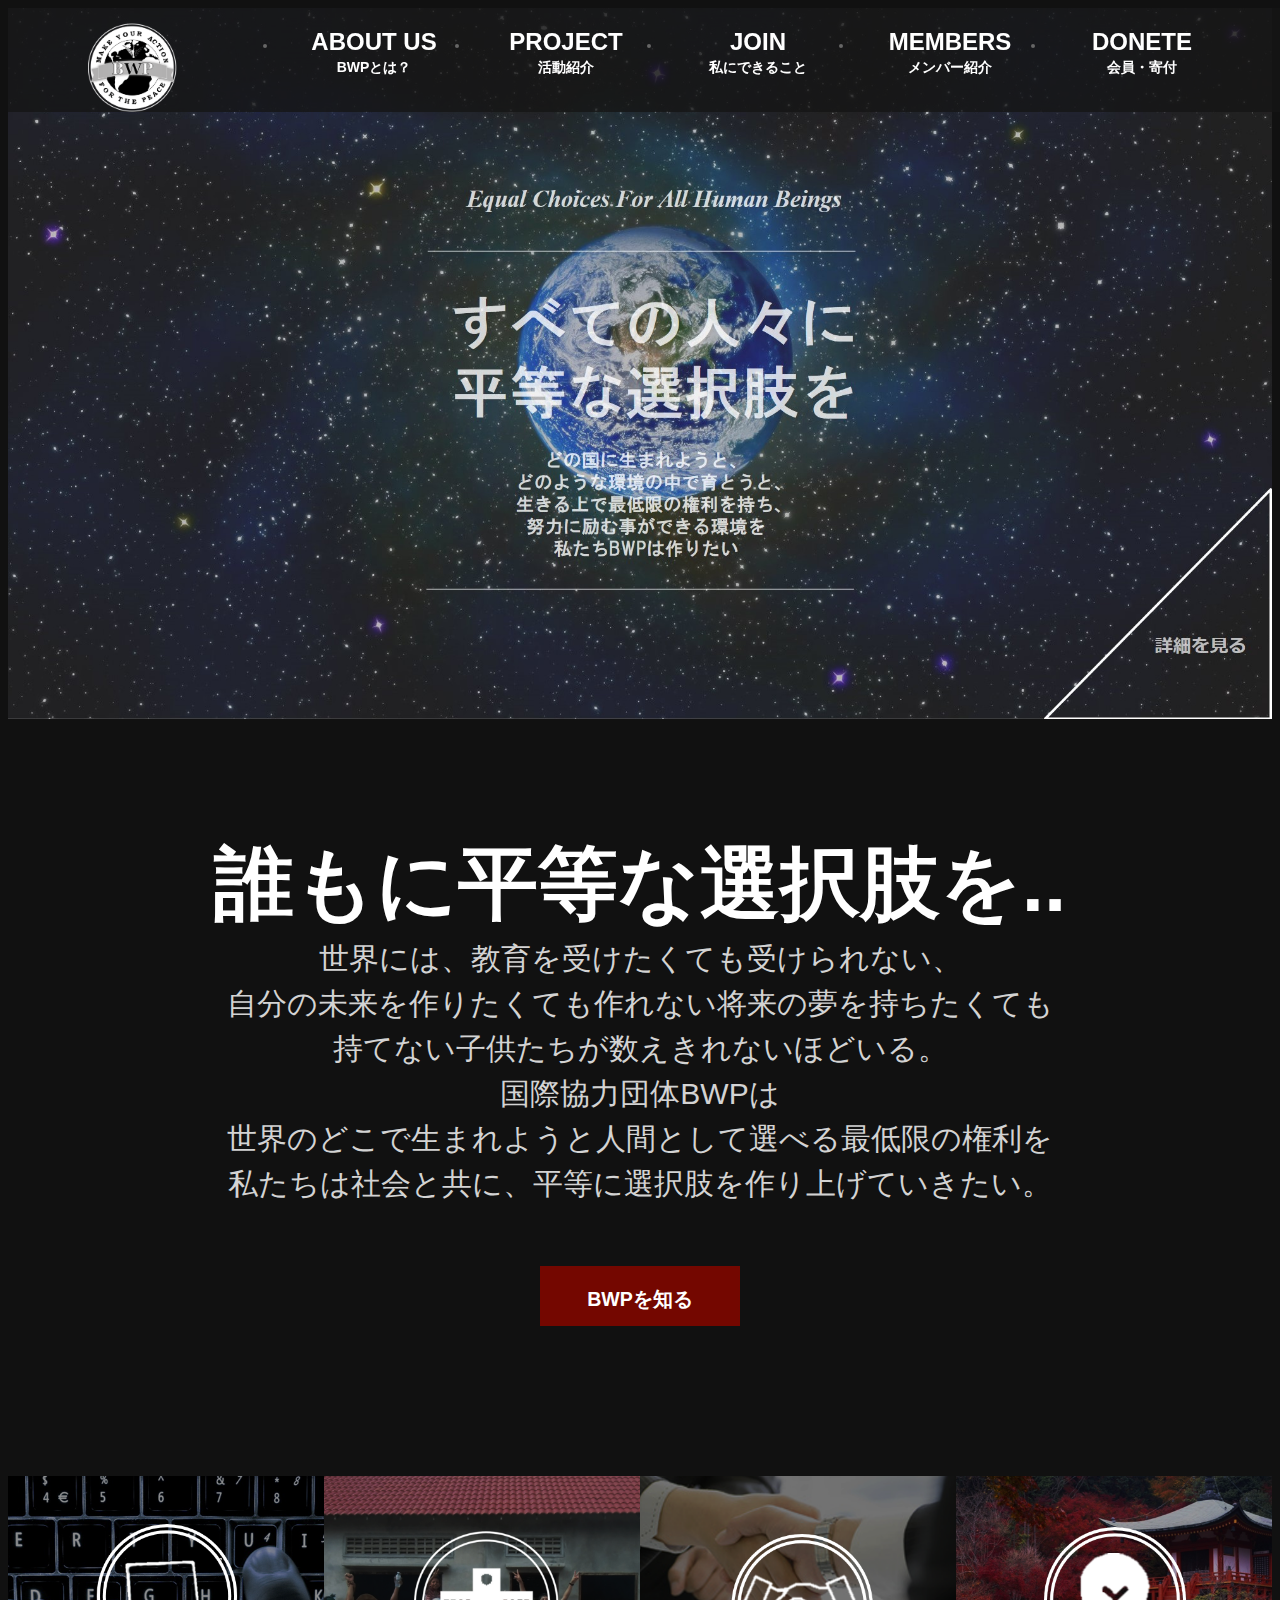
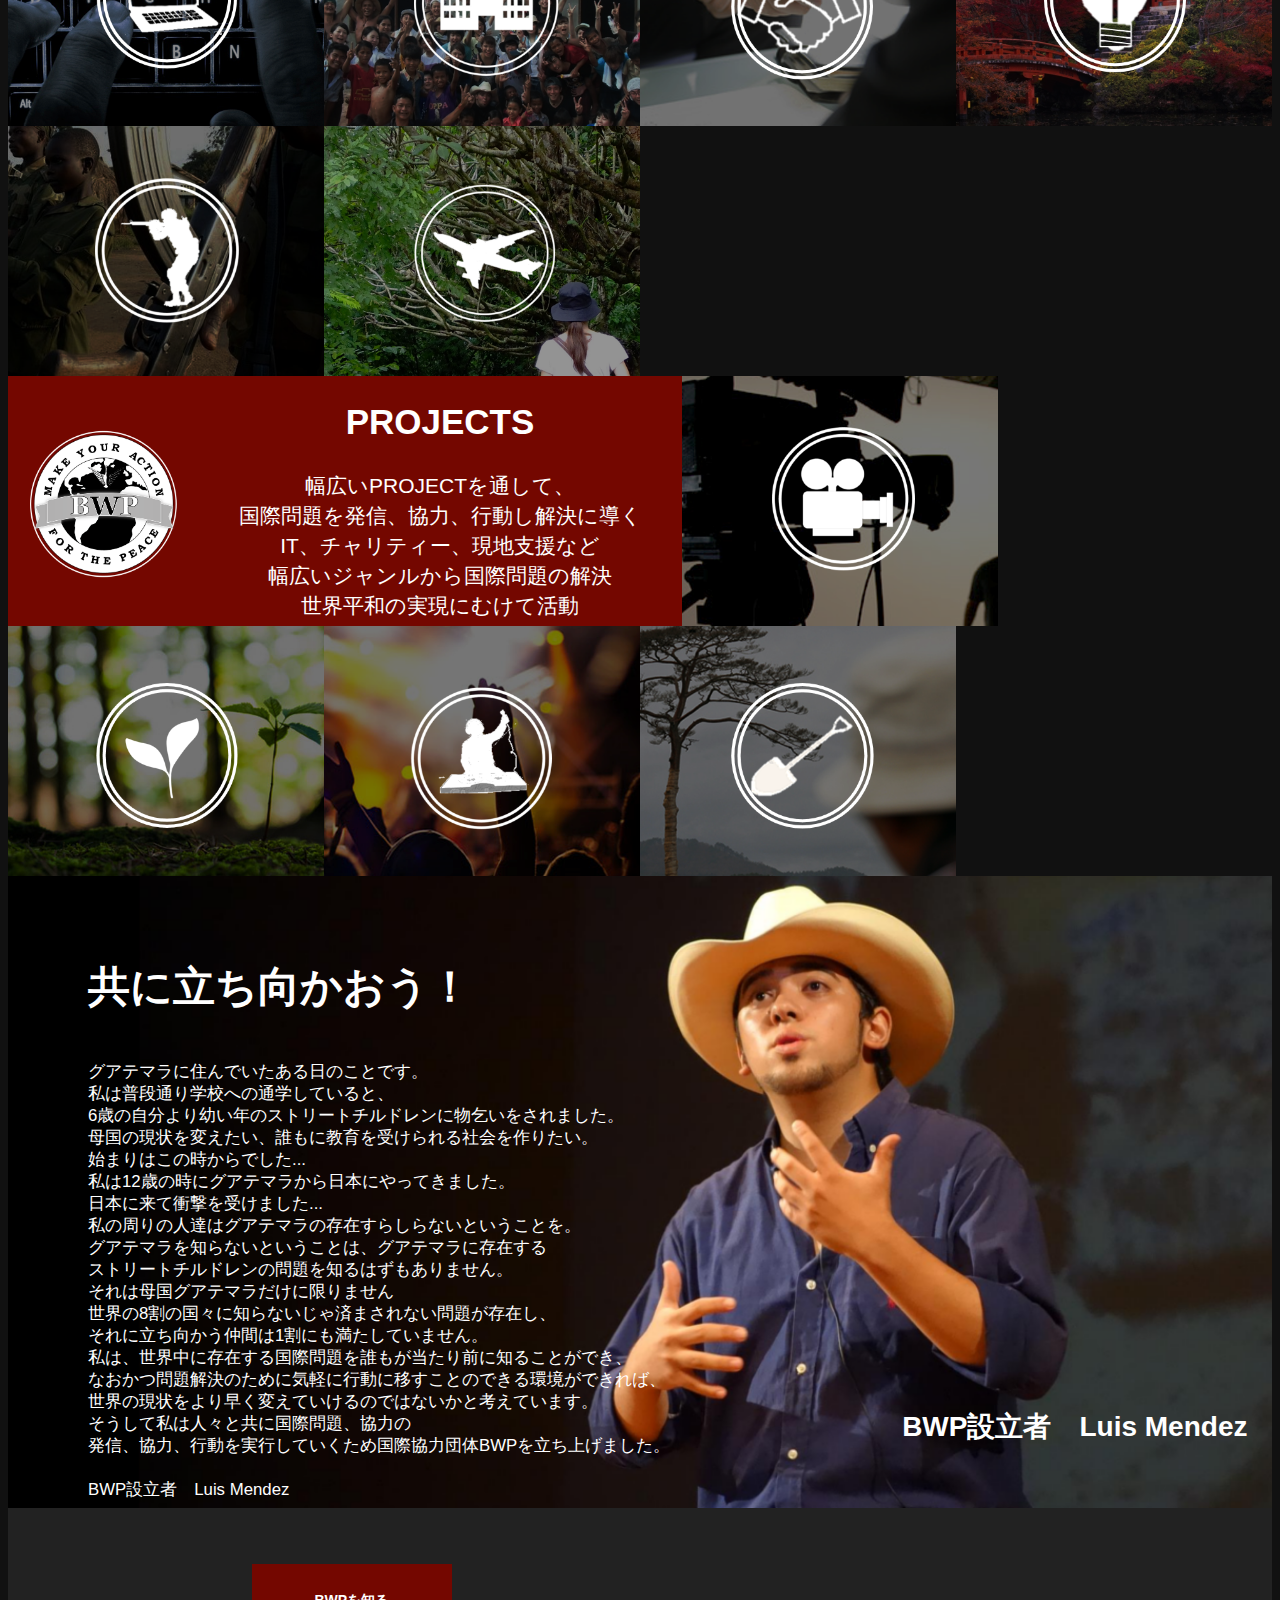
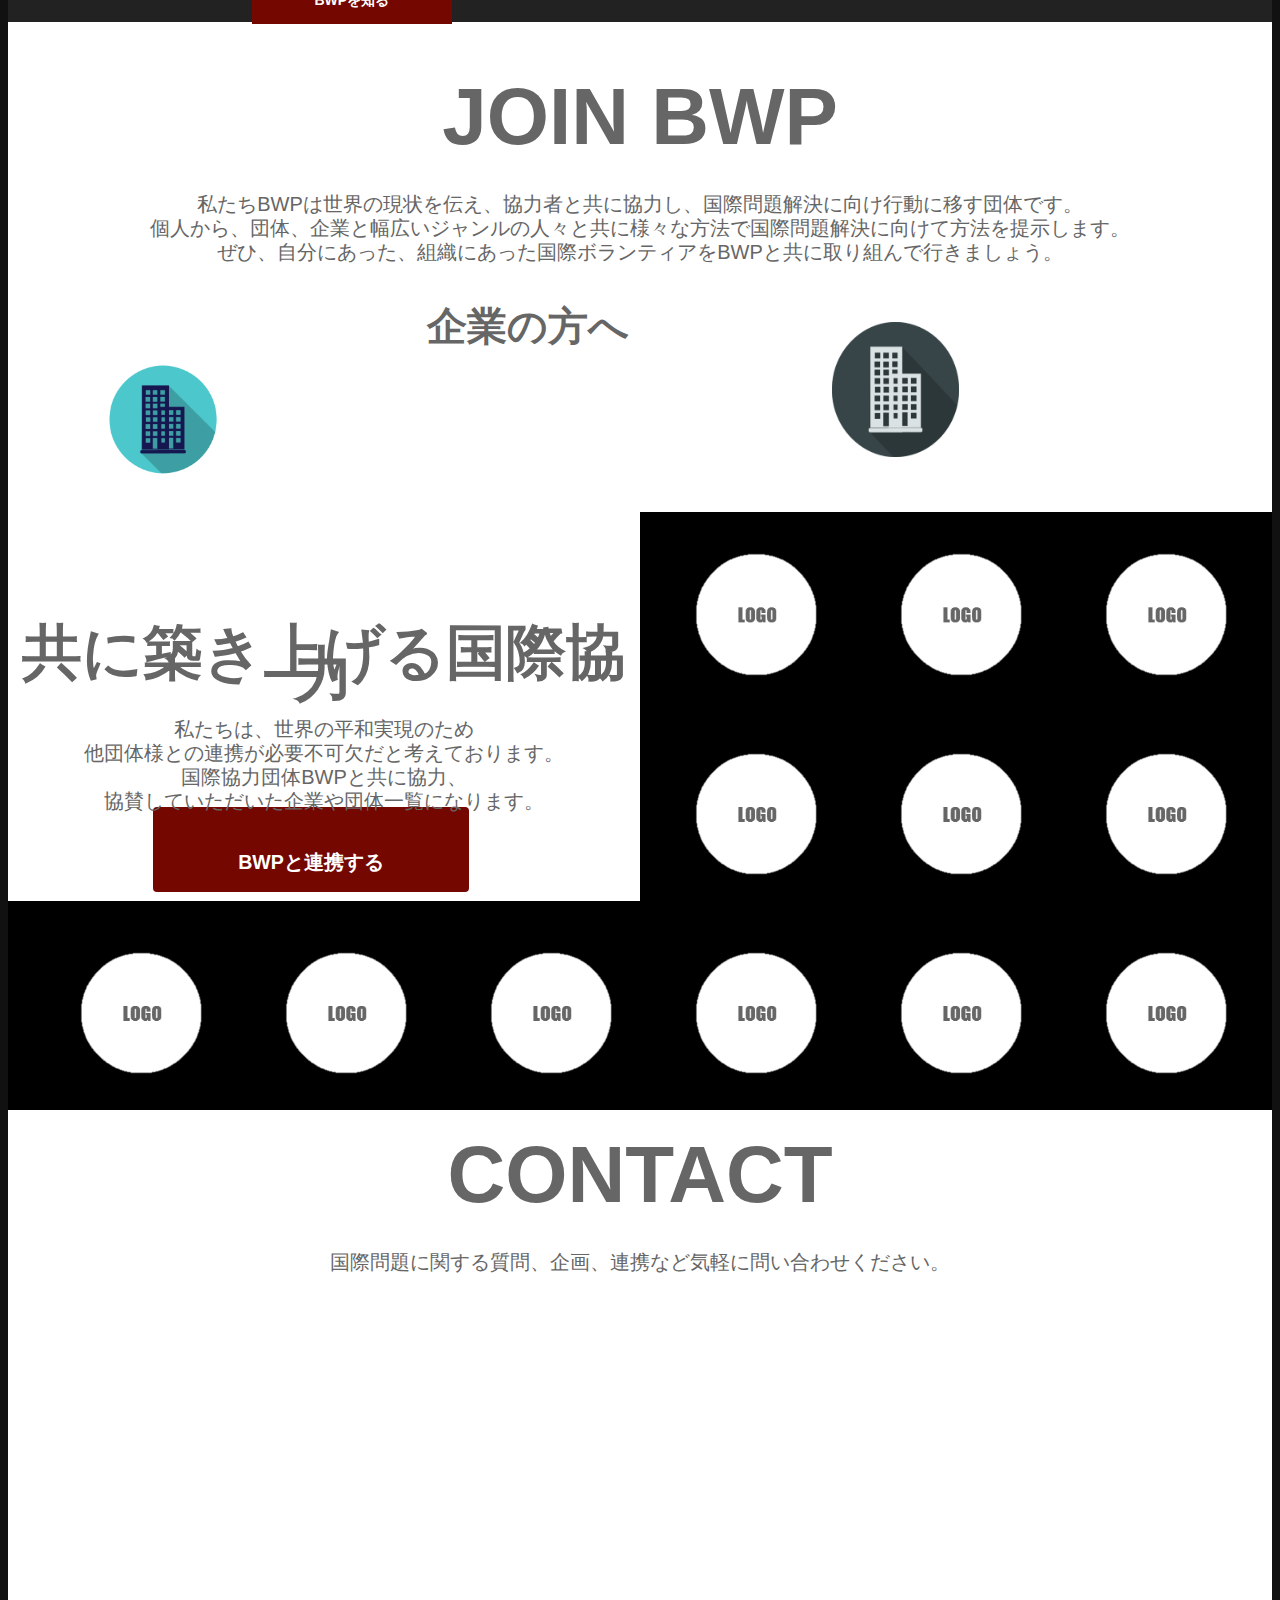
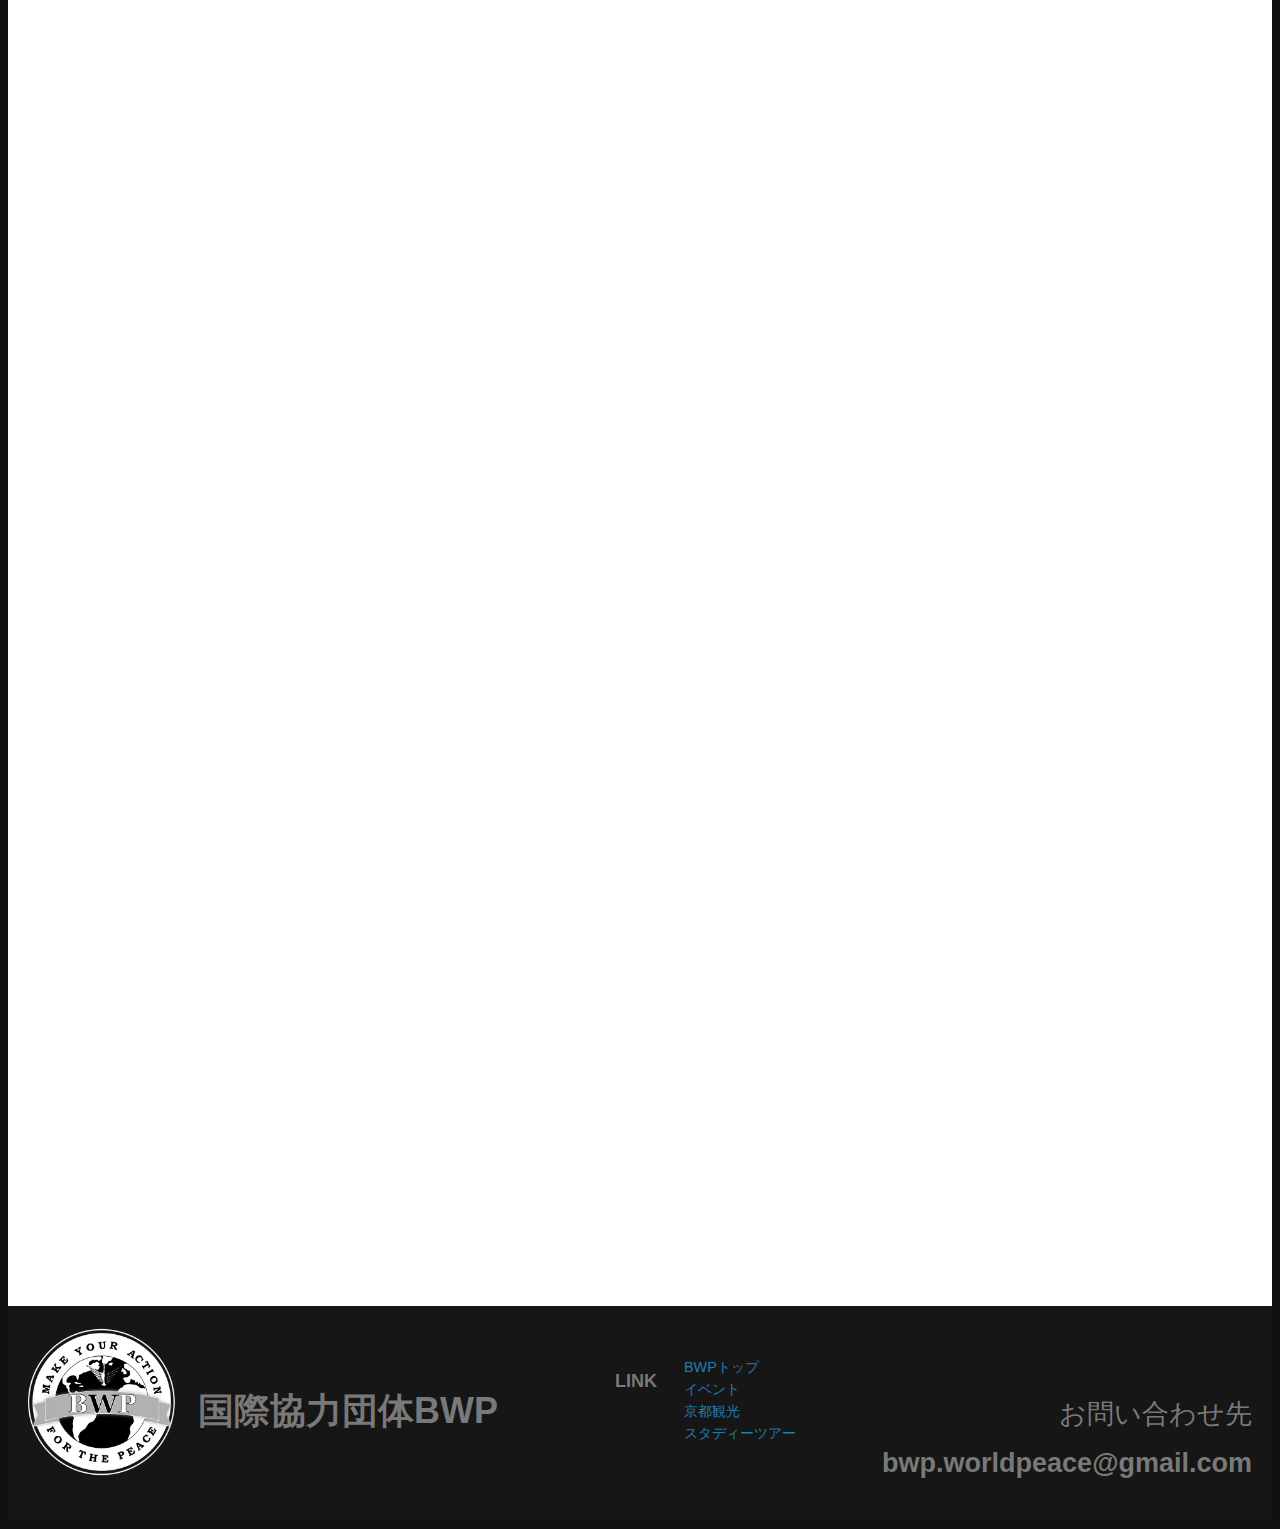
==== commit c87edc45: "Merge pull request #20 from bwp-index/master" ====
--- a/index.html
+++ b/index.html
@@ -4,7 +4,7 @@
 <head>
 <meta charset="UTF-8">
 <title>国際協力団体BWP</title>
-<meta name="keywords" content="国際協力団体BWP,BWP,関西,ボランティア">
+<meta name="keywords" content="国際協力団体BWP,BWP,ボランティア">
 <meta name="description" content="国際協力団体BWPは関西を中心とするNPO学生団体。世界各国で起きている国際問題を解決するため発信活動、連携活動、現地支援などボランティアを中心に幅広い社会貢献活動を行う...">
 <!-- SEO完了 -->
 
--- a/styles/pc-stylesheet00.css
+++ b/styles/pc-stylesheet00.css
@@ -53,7 +53,7 @@
 body{
     font: 14px/22px "ヒラギノ角ゴ Pro W3","Hiragino Kaku Gothic Pro",Osaka,"ＭＳ Ｐゴシック","MS PGothic",Helvetica,Arial,Sans-Serif;
   color: #666;
-  background-color: #F5F5F3;
+  background-color: #111;
 -webkit-text-size-adjust: 100%;
     -moz-text-size-adjust: 100%;
     -ms-text-size-adjust: 100%;
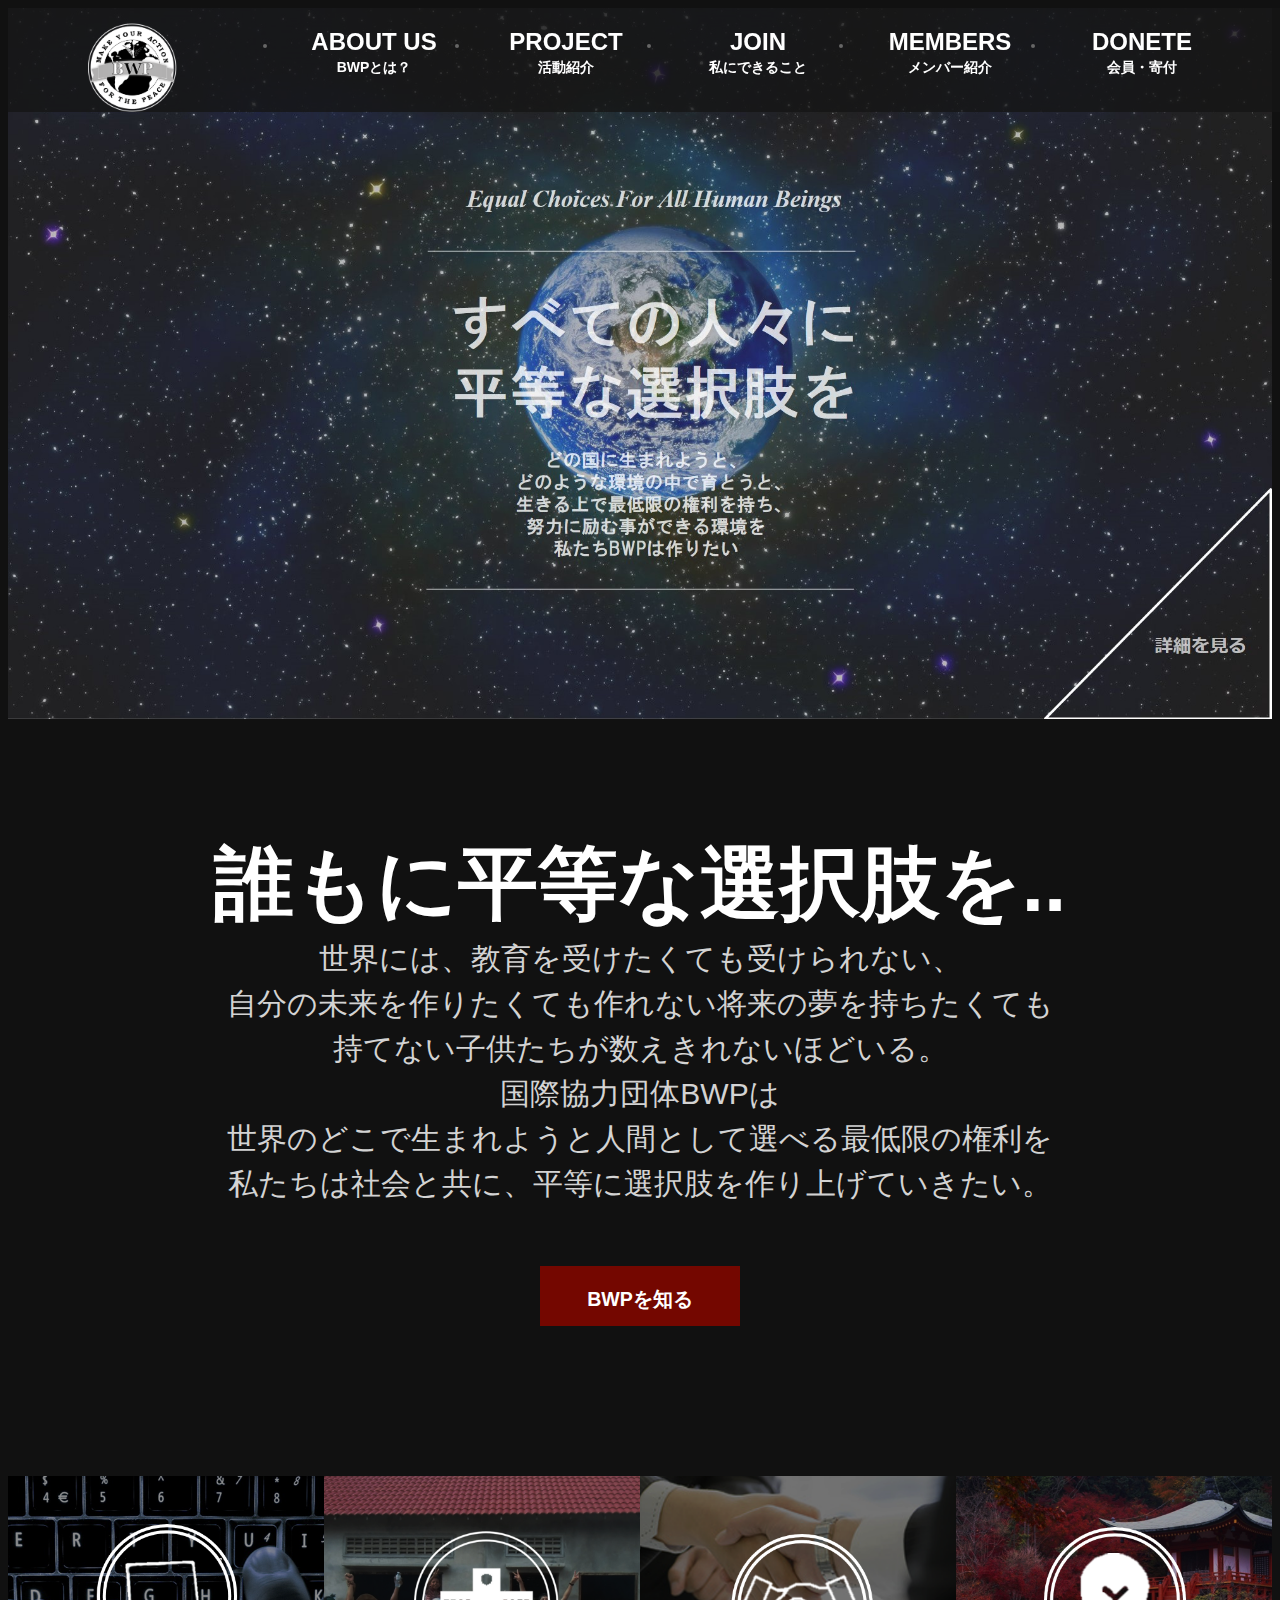
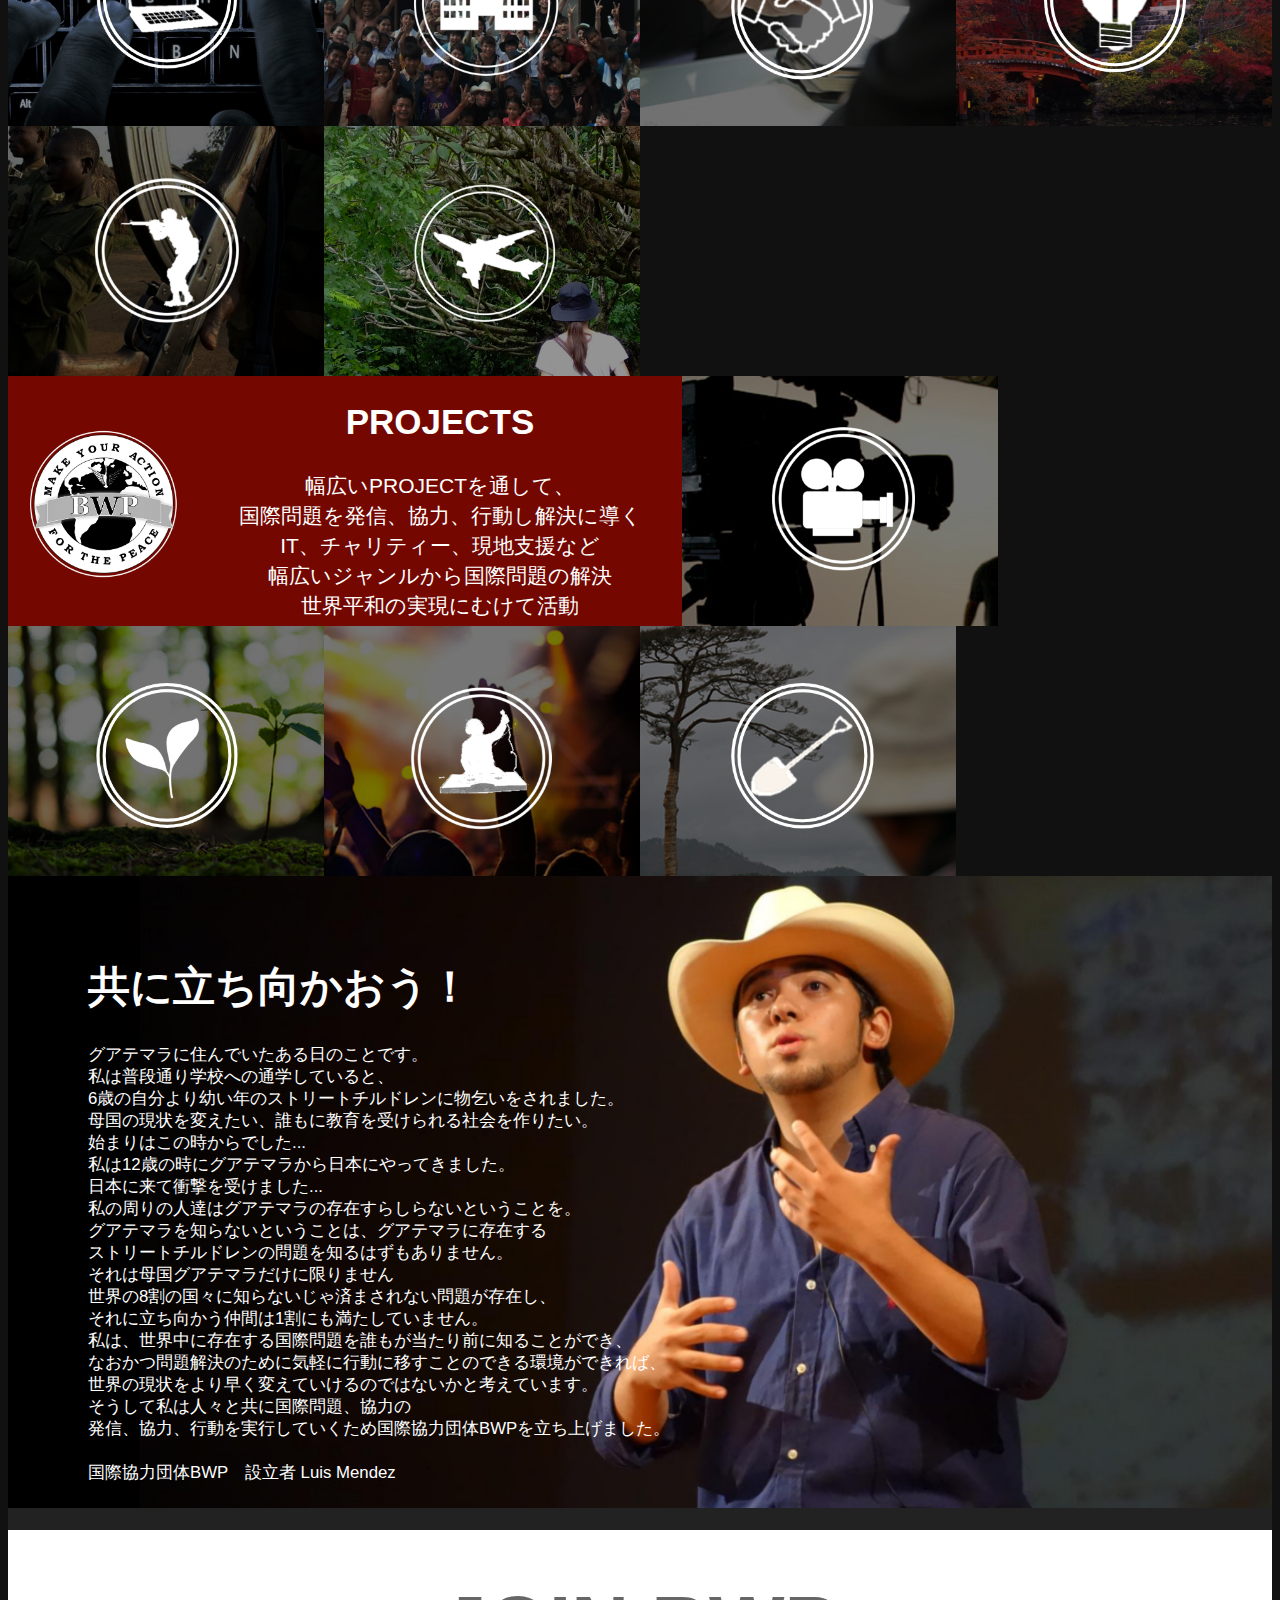
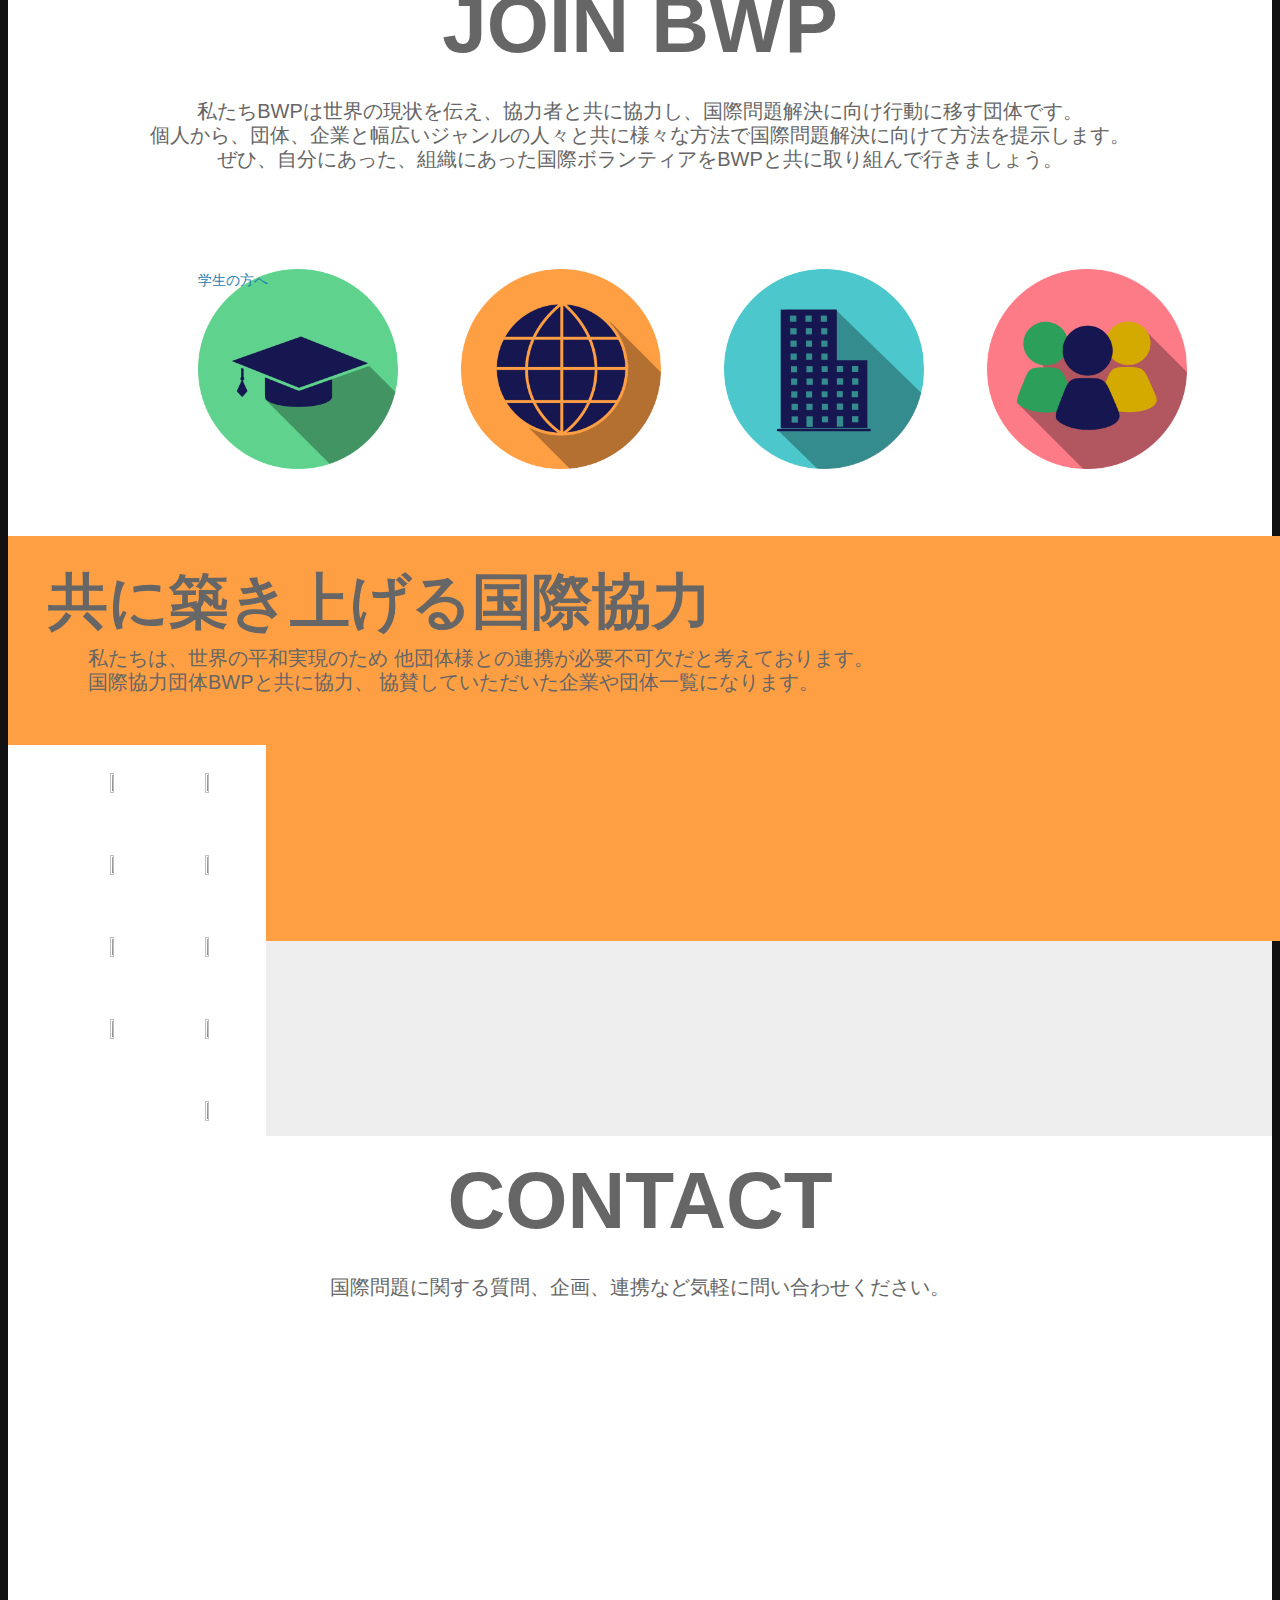
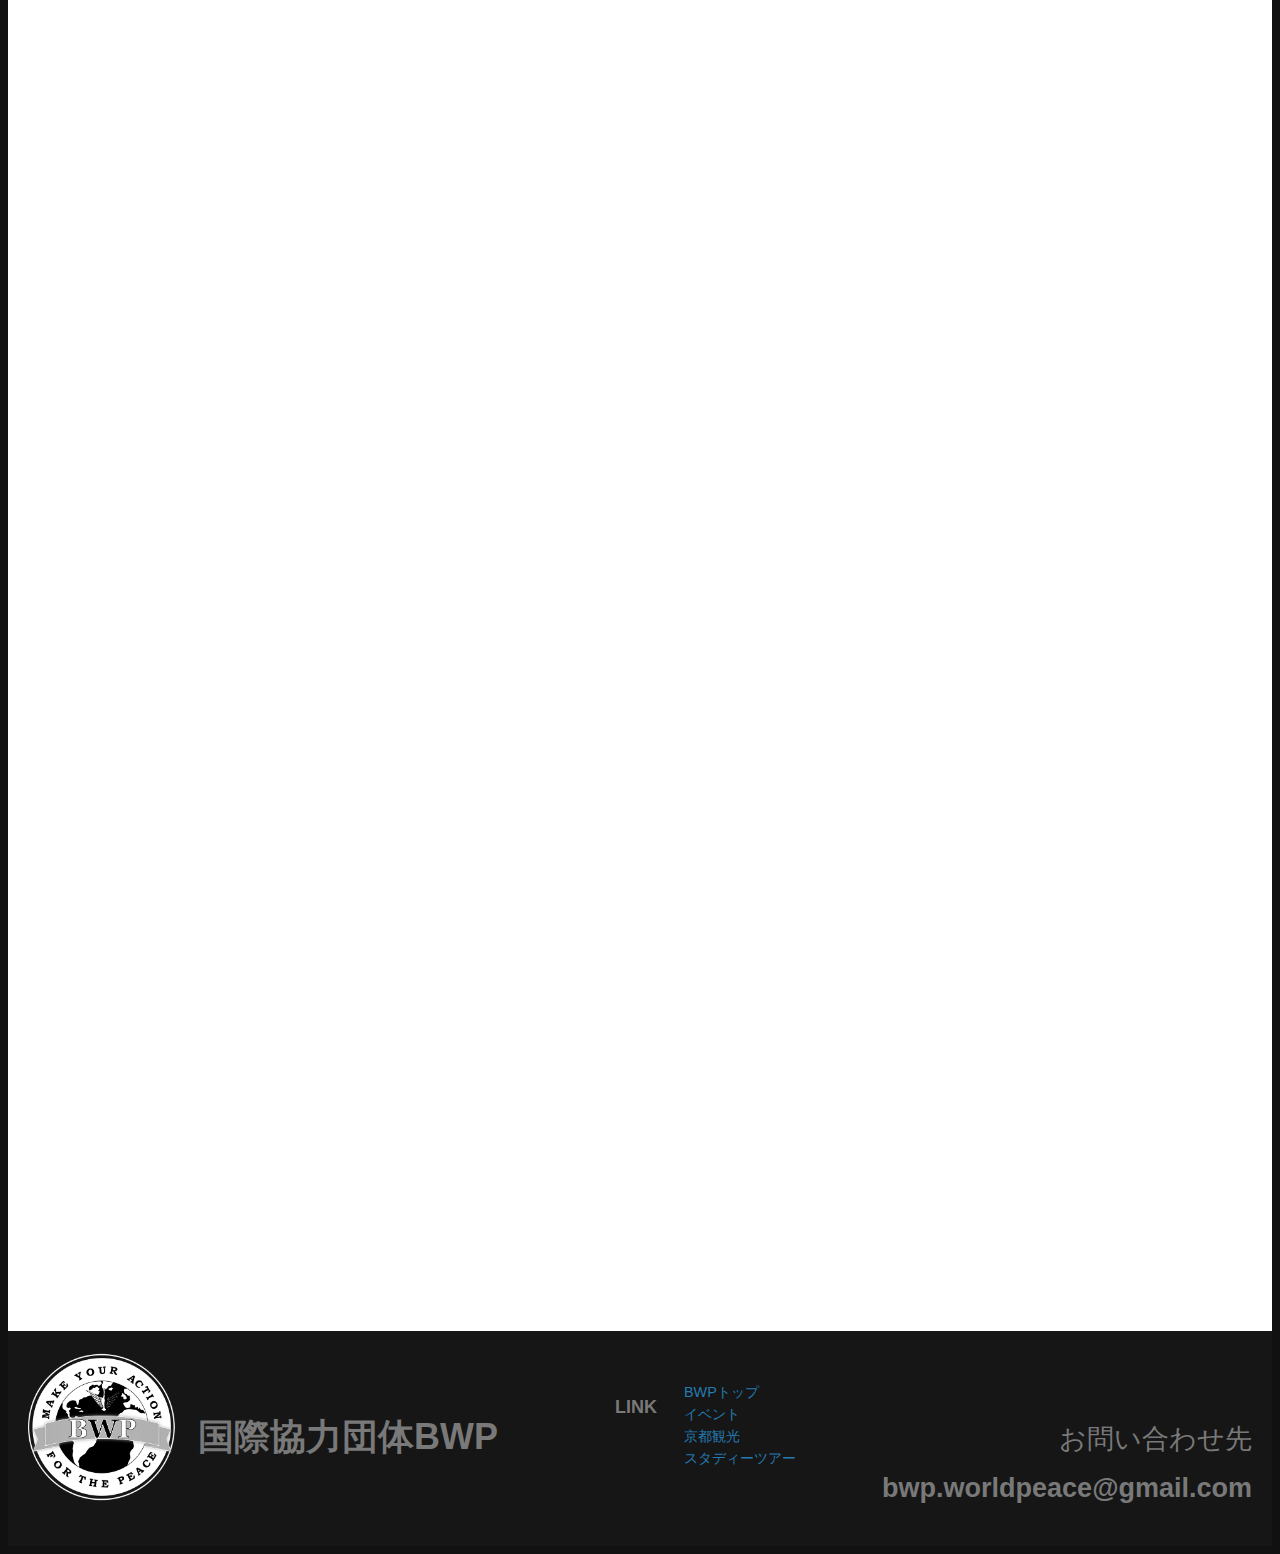
==== commit 9c5fbd32: "join page ams" ====
--- a/index.html
+++ b/index.html
@@ -44,7 +44,7 @@
 </li>
 <li><a href="../top/about.html"><font size="5">ABOUT US</font><br>BWPとは？</a></li>
 <li><a href="../top/about.html"><font size="5">PROJECT </font><br>活動紹介</a></li>
-<li><a href="../top/about.html"><font size="5">JOIN</font><br>私にできること</a></li>
+<li><a href="../top/join.html"><font size="5">JOIN</font><br>私にできること</a></li>
 <li><a href="../top/about.html"><font size="5">MEMBERS</font><br>メンバー紹介</a></li>
 <li><a href="../top/about.html"><font size="5">DONETE</font><br>会員・寄付</a></li>
 
@@ -149,24 +149,9 @@
     私は、世界中に存在する国際問題を誰もが当たり前に知ることができ、<br>なおかつ問題解決のために気軽に行動に移すことのできる環境ができれば、<br>世界の現状をより早く変えていけるのではないかと考えています。<br>
     そうして私は人々と共に国際問題、協力の<br>
     発信、協力、行動を実行していくため国際協力団体BWPを立ち上げました。<br>
-   <br>BWP設立者　Luis Mendez
+   <br>国際協力団体BWP　設立者 Luis Mendez
    </p>
-
-
-    <h3>BWP設立者　Luis Mendez</h3>
-    <div class="member">
-       <div class="active">
-      <a class="button" href="#">
-        <h4>BWPを知る</h4>
-      </a>
     </div>
-
-</div>
-  
-
-
-  </div>
-
 </section>
 
 
@@ -177,58 +162,51 @@
     個人から、団体、企業と幅広いジャンルの人々と共に様々な方法で国際問題解決に向けて方法を提示します。<br>
     ぜひ、自分にあった、組織にあった国際ボランティアをBWPと共に取り組んで行きましょう。
   </p>
-  <div class="join-1">
-  <img src="images/icon-bussines1.png">
-    <h2>企業の方へ</h2>
-  </div>
-  <img src="images/icon-bussines2.png">
-  <h2>団体の方へ</h2>
-  <img src="images/icon-bussines1.png">
-  <h2>一般の方へ</h2>
+    <div class="join-icon">
+    <a href="#" class="icon-student">学生の方へ</a>
+    <a href="#" class="icon-ngo">団体の方へ</a>
+    <a href="#" class="icon-company">企業の方へ</a>
+    <a href="#" class="icon-peaple">一般の方へ</a>
+  </div>
+
+
+
 </section>
 
 
 
 <section id="section-related">
+
+    <div class="box1">
+    <h1>共に築き上げる国際協力</h1>
+    <p>私たちは、世界の平和実現のため
+    他団体様との連携が必要不可欠だと考えております。<br>
+    国際協力団体BWPと共に協力、
+    協賛していただいた企業や団体一覧になります。<br>
+    </p>
+  </div>
+
   <div class="black">
     <div class="logo1">
-      <img src="images/LOGO2.png">
-      <img src="images/LOGO2.png">
-      <img src="images/LOGO2.png">
+      <img src="images/IMG_BEAM.jpg">
+      <img src="images/IMG_CREDO.jpg">
+      <img src="images/IMG_SIVIO.jpg">
     </div> 
 
    <div class="logo2">
-      <img src="images/LOGO2.png">
-      <img src="images/LOGO2.png">
-      <img src="images/LOGO2.png">
+      <img src="images/IMG_IROHA.jpg">
+      <img src="images/IMG_IRIS.jpg">
+      <img src="images/IMG_Volante.jpg">
    </div> 
 
    <div class="logo3">
-      <img src="images/LOGO2.png">
-      <img src="images/LOGO2.png">
-      <img src="images/LOGO2.png">
-      <img src="images/LOGO2.png">
-      <img src="images/LOGO2.png">
-      <img src="images/LOGO2.png">
-      <img src="images/LOGO2.png">
-      <img src="images/LOGO2.png">
-      <img src="images/LOGO2.png">
-      <img src="images/LOGO2.png">
-      <img src="images/LOGO2.png">
-      <img src="images/LOGO2.png">
+      <img src="images/IMG_IROHA.jpg">
+      <img src="images/IMG_IRIS.jpg">
+      <img src="images/IMG_Volante.jpg">
+   
   </div> 
 
-  <div class="box1">
-    <h1>共に築き上げる国際協力</h1>
-    <p>私たちは、世界の平和実現のため<br>
-    他団体様との連携が必要不可欠だと考えております。<br>
-    国際協力団体BWPと共に協力、<br>
-    協賛していただいた企業や団体一覧になります。<br>
-    </p>
-    <div class="related">
-    　　<h2>BWPと連携する</h2>
-  　　</div>
-  </div>
+
 </section>
 
 
--- a/styles/pc-stylesheet00.css
+++ b/styles/pc-stylesheet00.css
@@ -952,17 +952,14 @@
   right: 100px
 }
 
-.member {
-  padding: 10px 0px;
-  margin: 250px 500px -162px 100px;
-}
+
 
 
 
 
 
 #section-join-bwp {
-  padding: 30px 0px 10px 0px;
+  padding: 30px 0px 10% 0px;
   background: white;
   width: 100%;
   height: 450px;
@@ -986,6 +983,151 @@
 }
 
 
+
+.join-icon{
+  width: 100%;
+  margin: 100px 100px 0px 0px;
+
+}
+
+
+
+a:link.icon-student{
+    display: block;
+    width: 200px;
+    height: 200px;
+    margin: 0% 0% 0% 15%;
+    background-image: url("../images/icon-gakusei.png");
+    float: left;
+    background-position: center center;
+    background-size: cover;
+  }
+
+  a:link.icon-student p{
+    width: 10px 0px 0px 0px;
+  }
+
+
+a:hover.icon-student{
+    display: block;
+    width: 200px;
+    height: 200px;
+    margin: 0% 0% 0% 15%;
+    background-image: url("../images/icon-gakusei2.png");
+    text-indent: -10000px;
+    list-style: none;
+    float: left;
+    background-position: center center;
+    background-repeat: no-repeat;
+    background-size: cover;
+}
+
+
+
+
+a:link.icon-ngo{
+    display: block;
+    width: 200px;
+    height: 200px;
+    margin: 0% 0% 0% 5%;
+    background-image: url("../images/icon-dantai.png");
+    text-indent: -10000px;
+    list-style: none;
+    float: left;
+    background-position: center center;
+    background-repeat: no-repeat;
+    background-size: cover;
+  }
+
+
+a:hover.icon-ngo{
+    display: block;
+    width: 200px;
+    height: 200px;
+    margin: 0% 0% 0% 5%;
+    background-image: url("../images/icon-dantai2.png");
+    text-indent: -10000px;
+    list-style: none;
+    float: left;
+    background-position: center center;
+    background-repeat: no-repeat;
+    background-size: cover;
+}
+
+a:link.icon-company{
+    display: block;
+    width: 200px;
+    height: 200px;
+    margin: 0% 0% 0% 5%;
+
+    background-image: url("../images/icon-bussines.png");
+    text-indent: -10000px;
+    list-style: none;
+    float: left;
+    background-position: center center;
+    background-repeat: no-repeat;
+    background-size: cover;
+  }
+
+
+a:hover.icon-company{
+    display: block;
+    width: 200px;
+    height: 200px;
+    margin: 0% 0% 0% 5%;
+    background-image: url("../images/icon-bussines2.png");
+    text-indent: -10000px;
+    list-style: none;
+    float: left;
+    background-position: center center;
+    background-repeat: no-repeat;
+    background-size: cover;
+}
+
+a:link.icon-peaple{
+    display: block;
+    width: 200px;
+    height: 200px;
+    margin: 0% 0% 0% 5%;
+    background-image: url("../images/icon-ippann.png");
+    text-indent: -10000px;
+    list-style: none;
+    float: left;
+    background-position: center center;
+    background-repeat: no-repeat;
+    background-size: cover;
+  }
+
+
+a:hover.icon-peaple{
+    display: block;
+    width: 200px;
+    height: 200px;
+    margin: 0% 0% 0% 5%;
+    background-image: url("../images/icon-ippann2.png");
+    text-indent: -10000px;
+    list-style: none;
+    float: left;
+    background-position: center center;
+    background-repeat: no-repeat;
+    background-size: cover;
+}
+
+
+
+
+
+
+
+
+
+
+
+
+
+
+
+
 #section-join-bwp img {
   width: 10%;
   height: 30%;
@@ -1011,8 +1153,9 @@
 
 
 #section-related{
-  background: white;
+  background: #EEEEEE;
   width: 100%;
+  height: 600px;
   bottom: -10%;
   z-index: 0;
   float: left;
@@ -1020,7 +1163,8 @@
 
 .black {
   float: left;
-  background: black;
+  margin: 209px 0px;
+  background: #FFFFFF;
   position: relative; 
 }
 
@@ -1048,25 +1192,22 @@
 }
 
 .box1 {
-  text-align: center;
-  width: 50%;
+  width: 100%;
   position: absolute;
-  height: 65%;
-  background: white;
+  height: 45%;
+  background: #FF9F44;
 }
 
 .box1 h1 {
-  text-align: center;
+  float: left;
   font-size: 60px;
-  height: 115px;
-  margin: 130px 0px -70px 0px;
+  margin: 55px 0px 0px 40px;
 }
 
 .box1 p {
   height: 60px;
-  text-align: center;
   font-size: 20px;
-  padding: 10px 0px;
+  padding: 90px 80px;
   line-height: 120%; 
 }
 
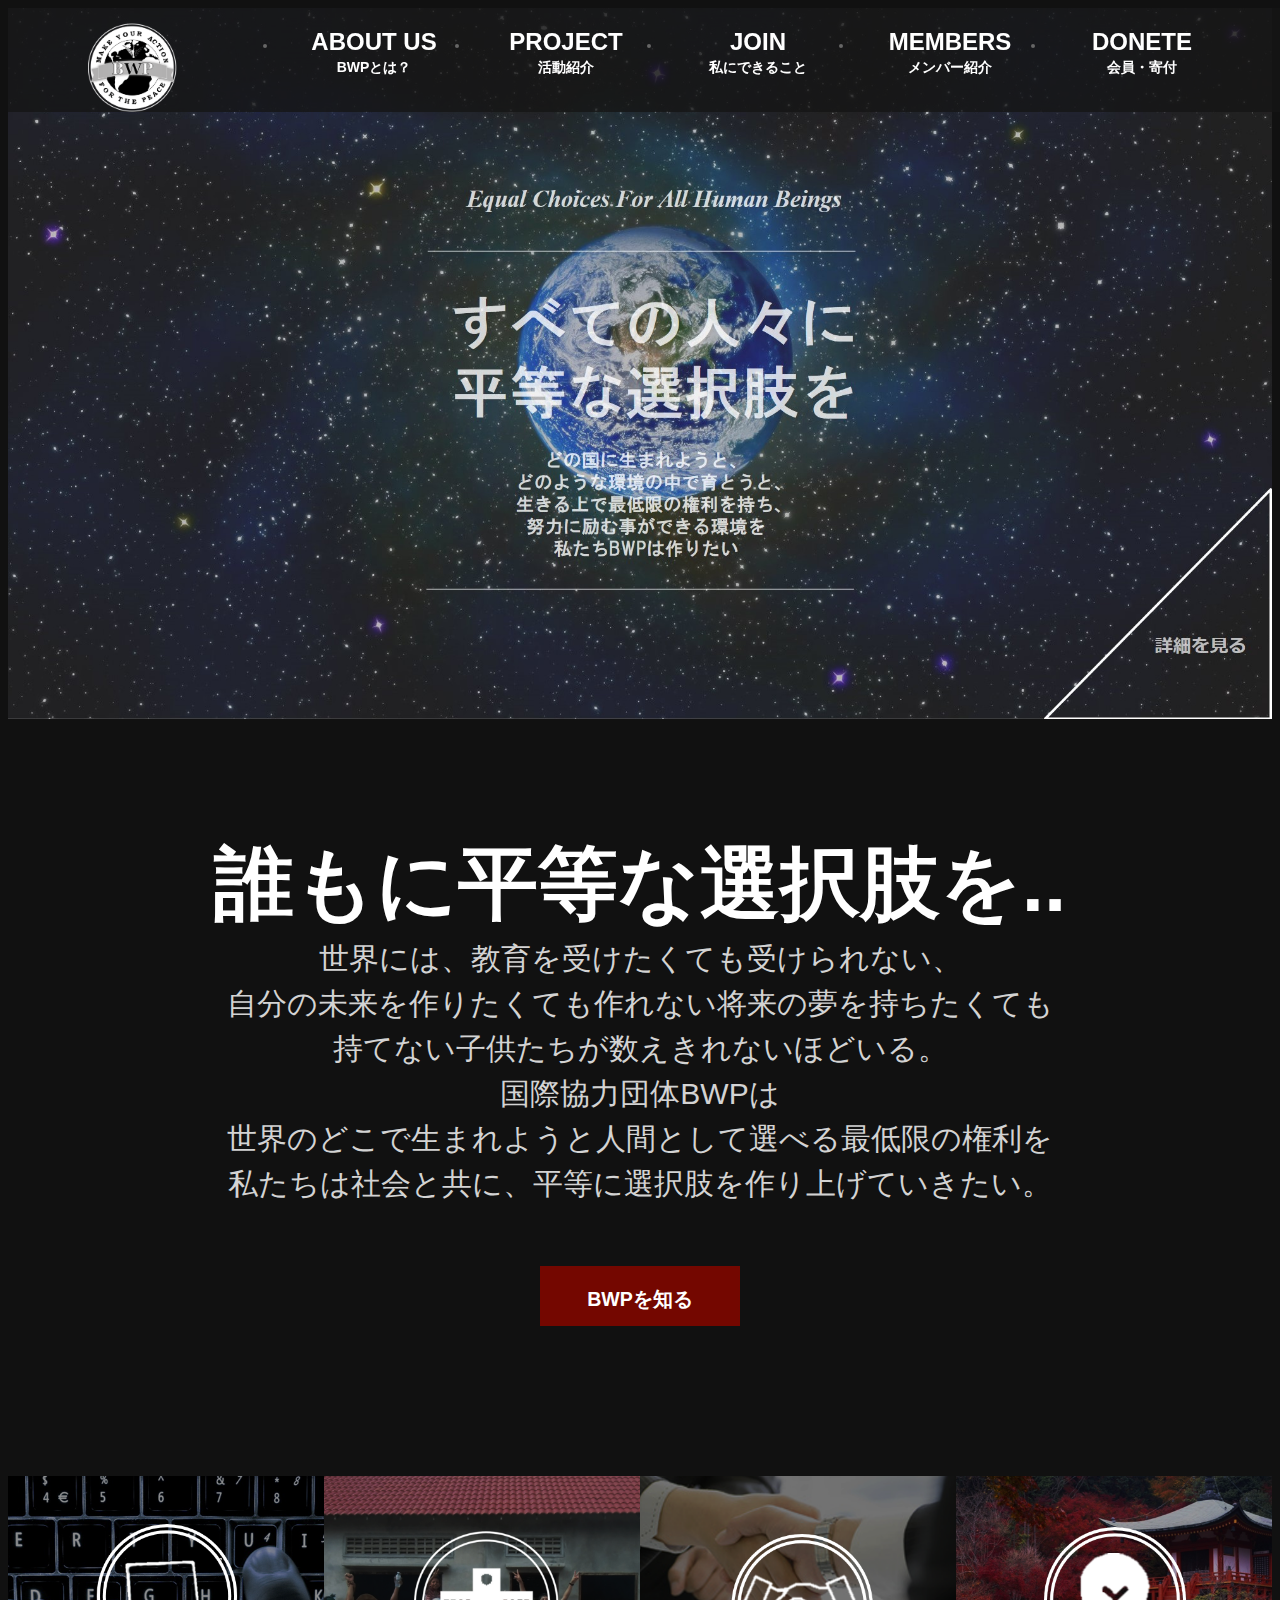
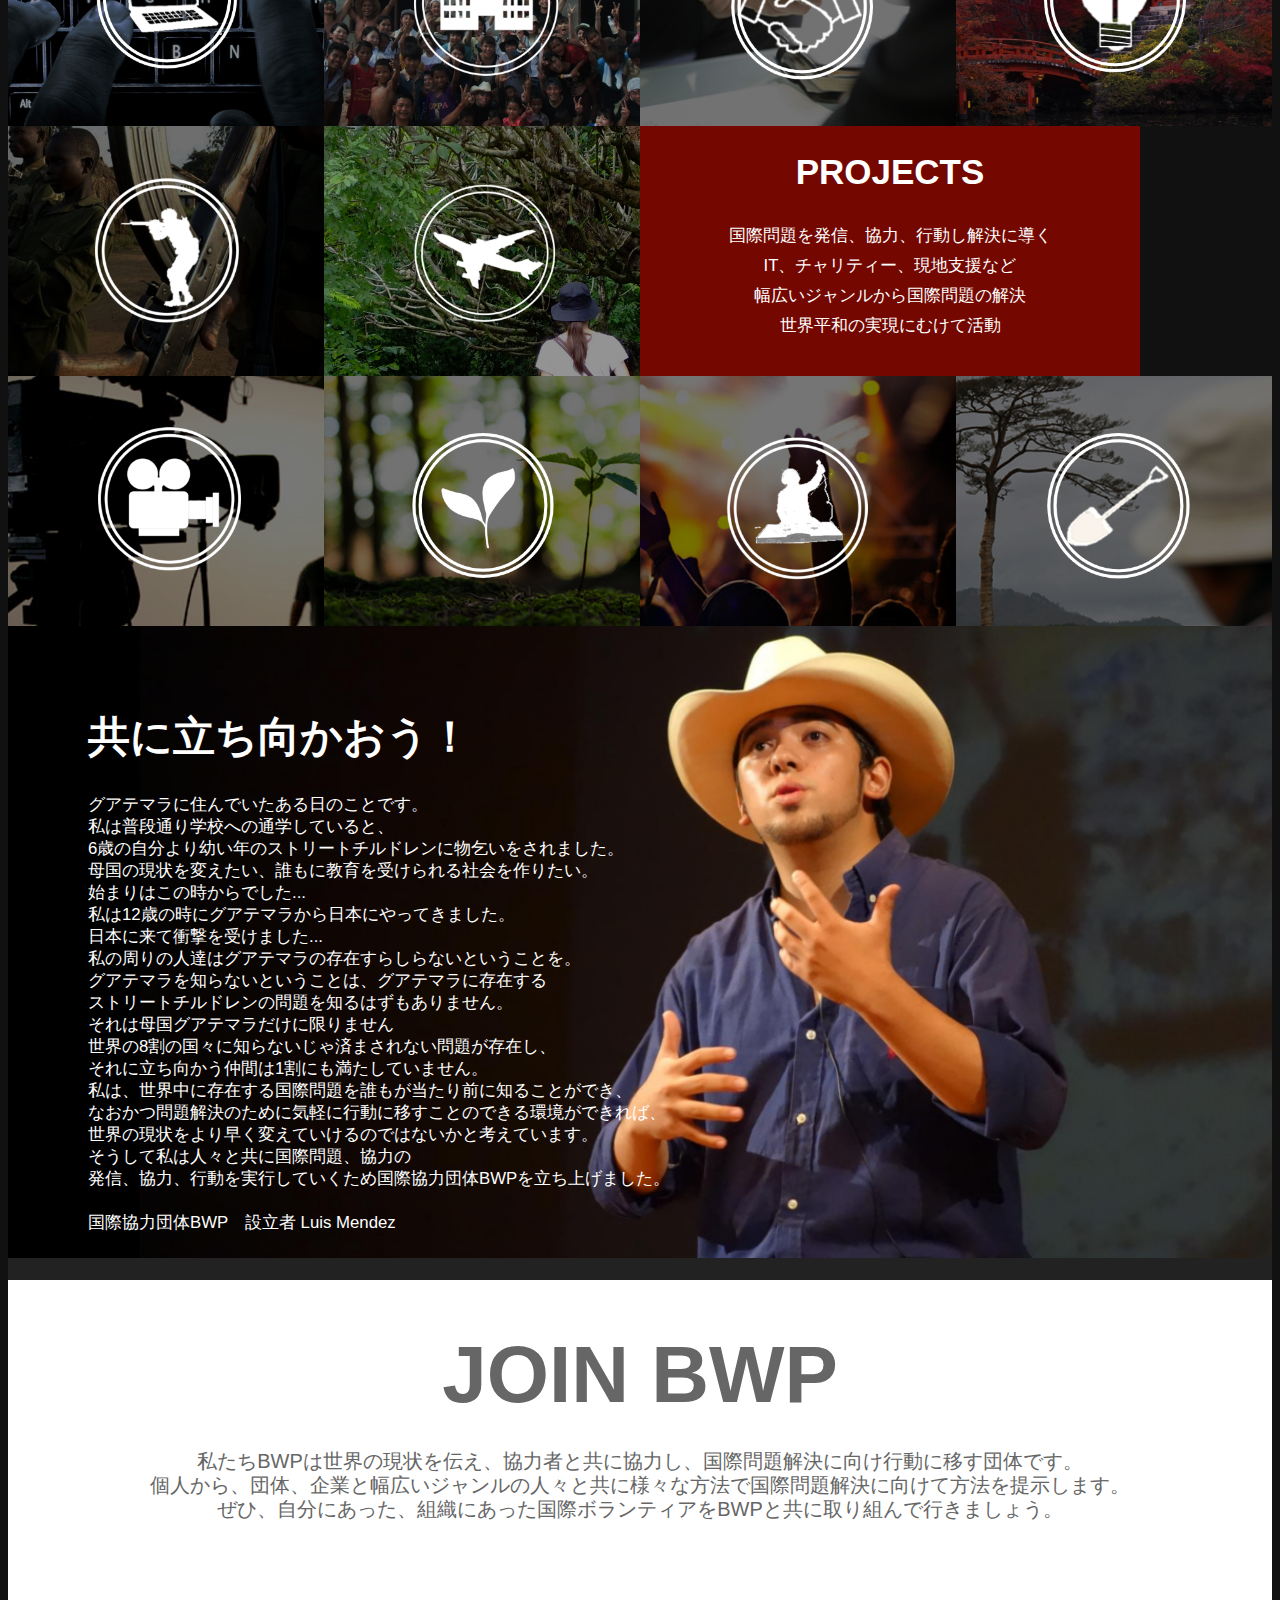
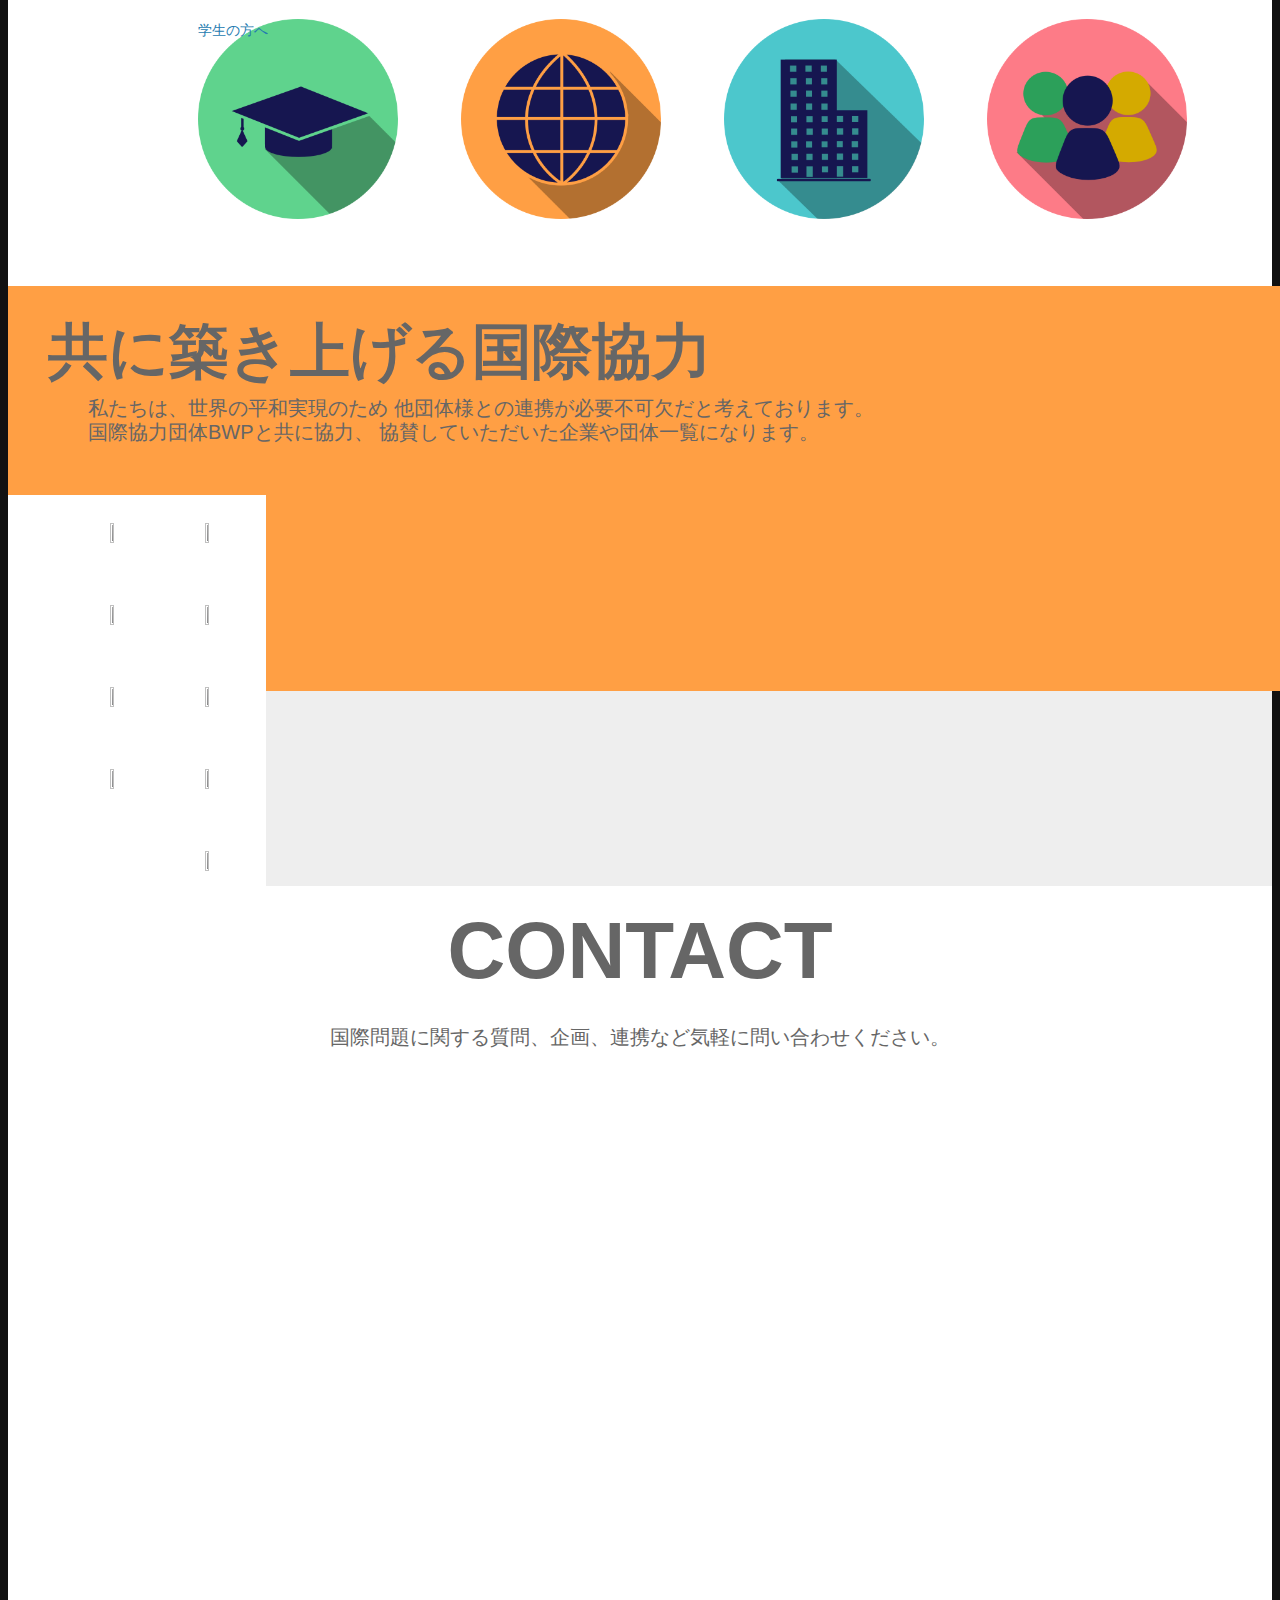
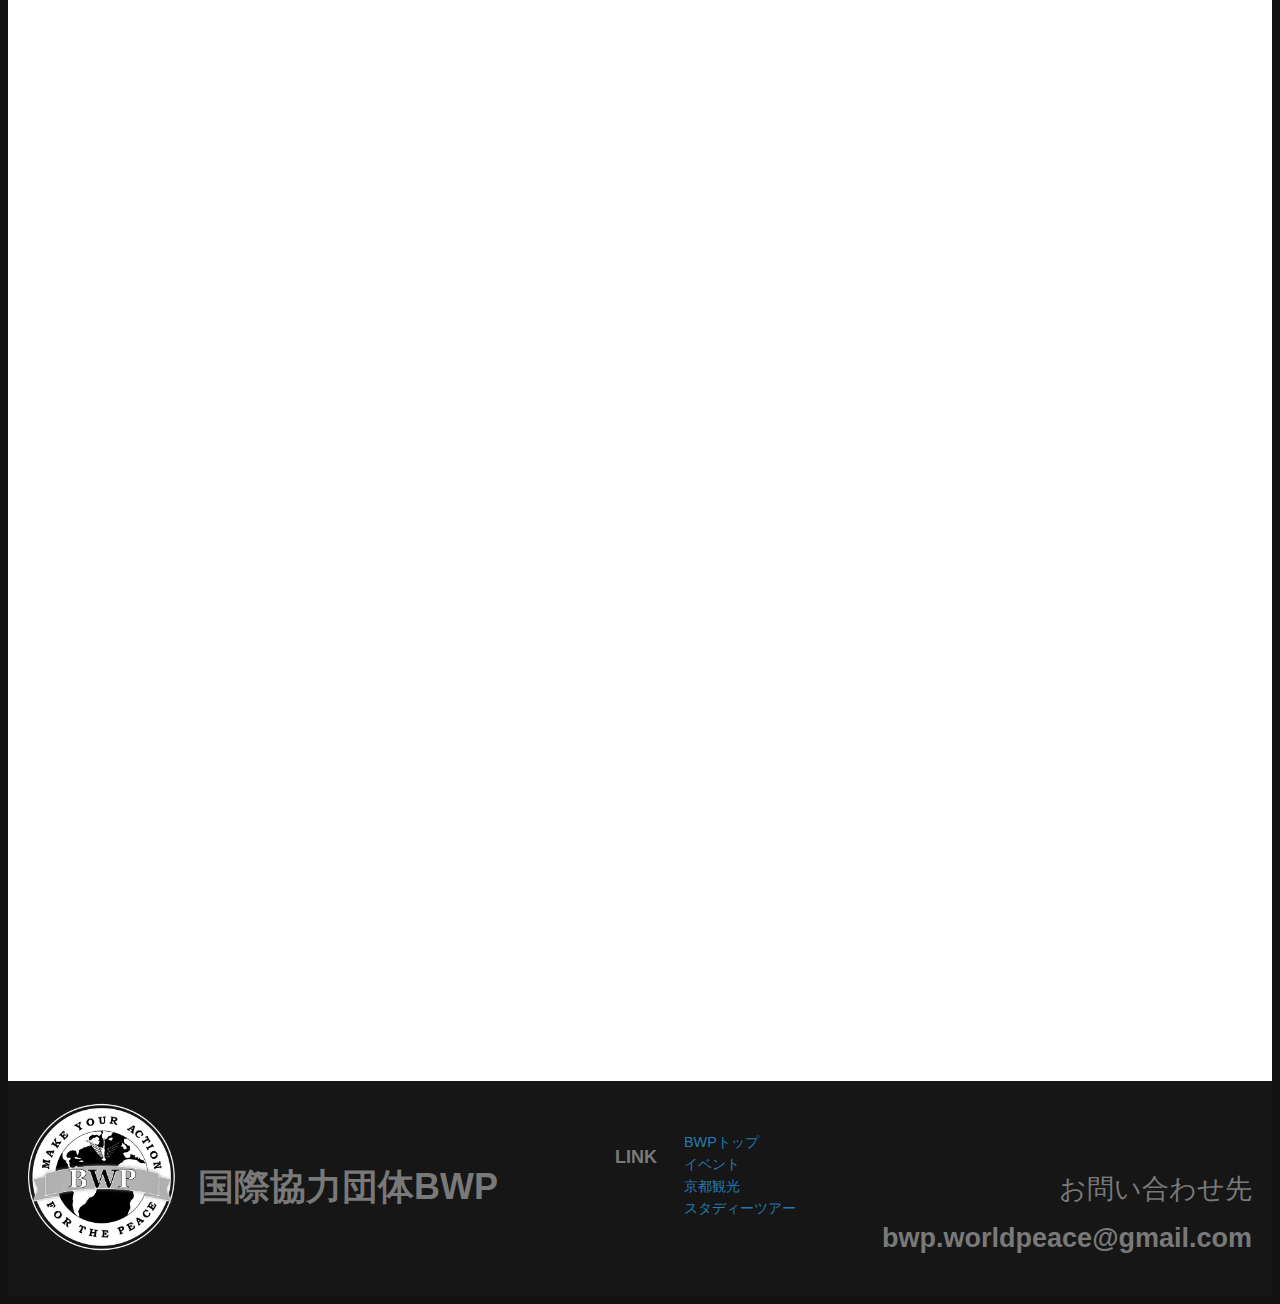
==== commit 5b12f055: "just pushing" ====
--- a/index.html
+++ b/index.html
@@ -109,10 +109,8 @@
    <a href="#" class="link8"></a>
     <div class="active-2">
     <a class="button-2" href="#">
-      <img src="images/bwp-logo.png" alt="国際協力団体BWP">
       <h2>PROJECTS</h2>
       <p>
-        幅広いPROJECTを通して、<br>
         国際問題を発信、協力、行動し解決に導く<br>
         IT、チャリティー、現地支援など<br>
         幅広いジャンルから国際問題の解決<br>
@@ -163,10 +161,10 @@
     ぜひ、自分にあった、組織にあった国際ボランティアをBWPと共に取り組んで行きましょう。
   </p>
     <div class="join-icon">
-    <a href="#" class="icon-student">学生の方へ</a>
-    <a href="#" class="icon-ngo">団体の方へ</a>
-    <a href="#" class="icon-company">企業の方へ</a>
-    <a href="#" class="icon-peaple">一般の方へ</a>
+    <a href="../top/join.html#tab1" class="icon-student">学生の方へ</a>
+    <a href="../top/join.html#tab2" class="icon-ngo">団体の方へ</a>
+    <a href="../top/join.html#tab3" class="icon-company">企業の方へ</a>
+    <a href="../top/join.html#tab4" class="icon-peaple">一般の方へ</a>
   </div>
 
 
--- a/styles/pc-stylesheet00.css
+++ b/styles/pc-stylesheet00.css
@@ -676,7 +676,7 @@
 
 .button-2 {
   display: inline-block;
-  width: 674px;
+  width: 500px;
   height: 250px;
   text-align: center;
   text-decoration: none;
@@ -761,7 +761,7 @@
 
 .active-2 p {
   padding: 5px 0px;
-  font-size: 150%;
+  font-size: 120%;
 }
 
 
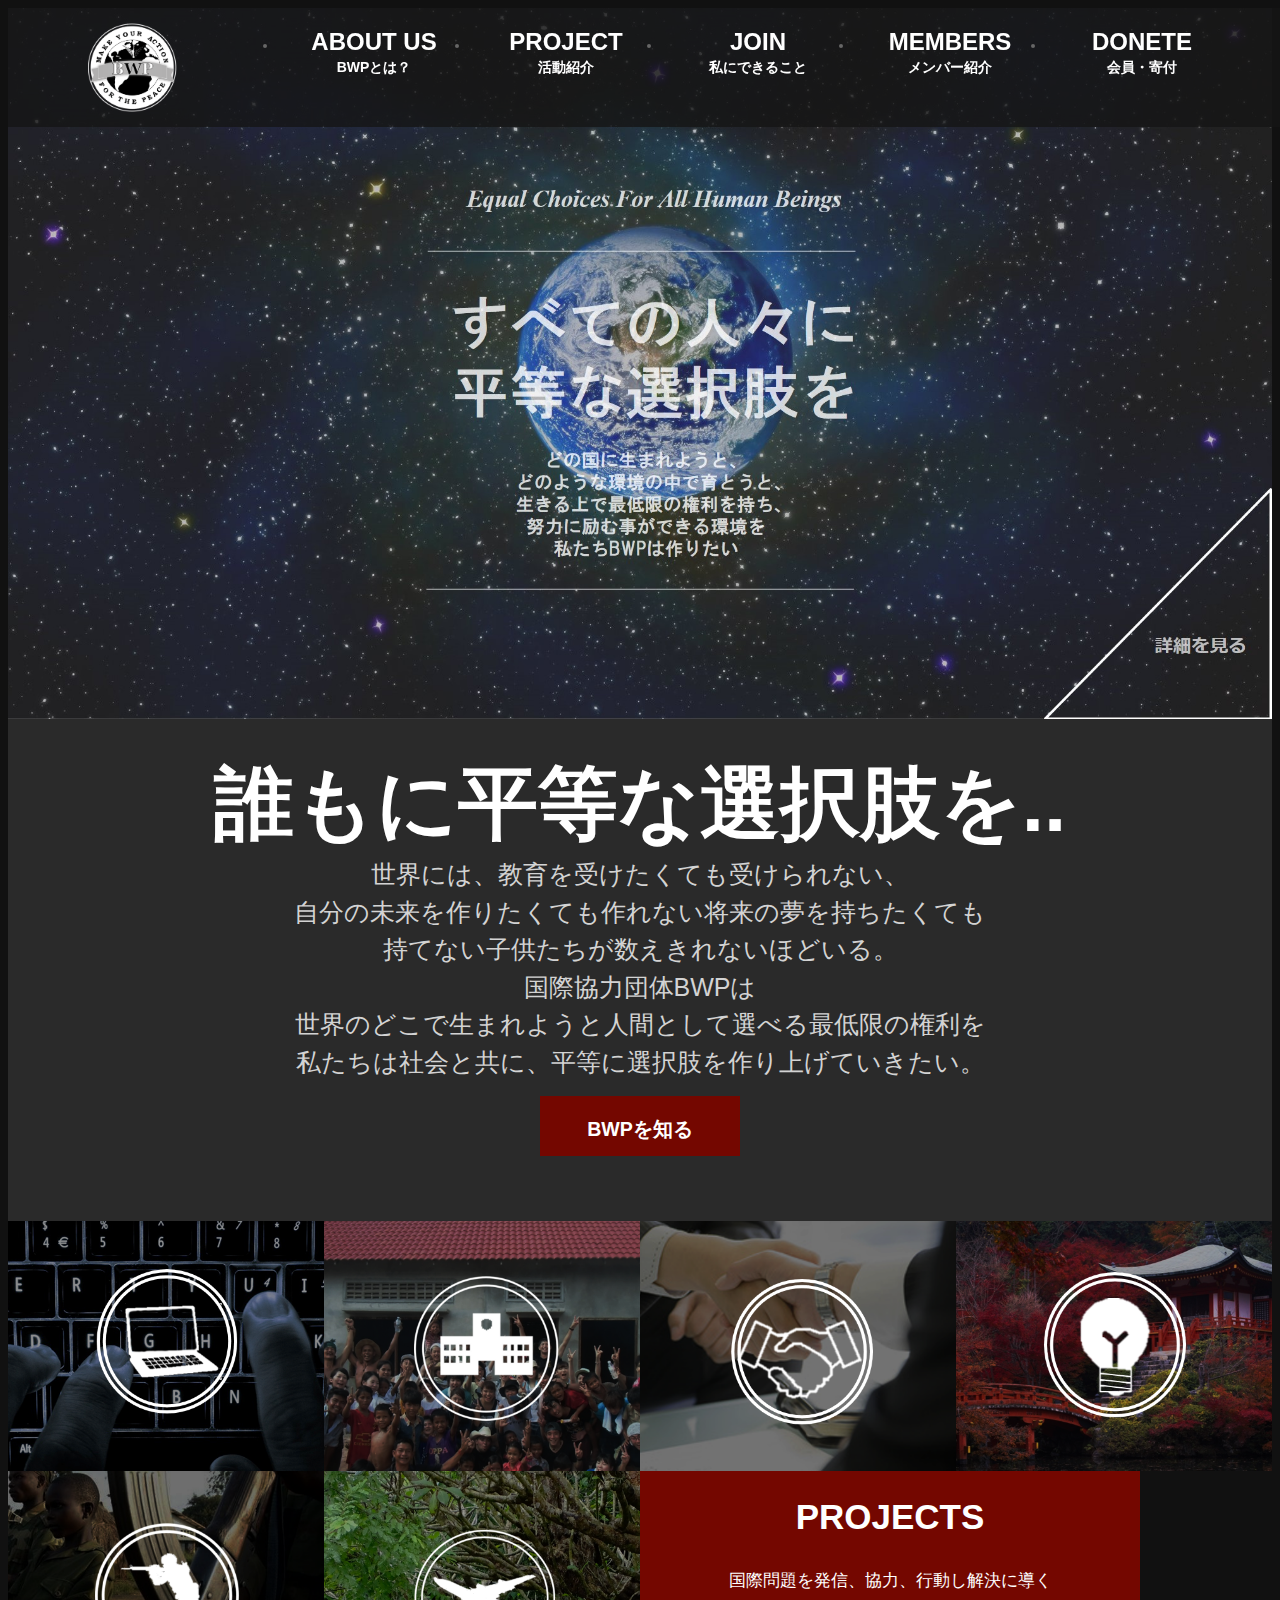
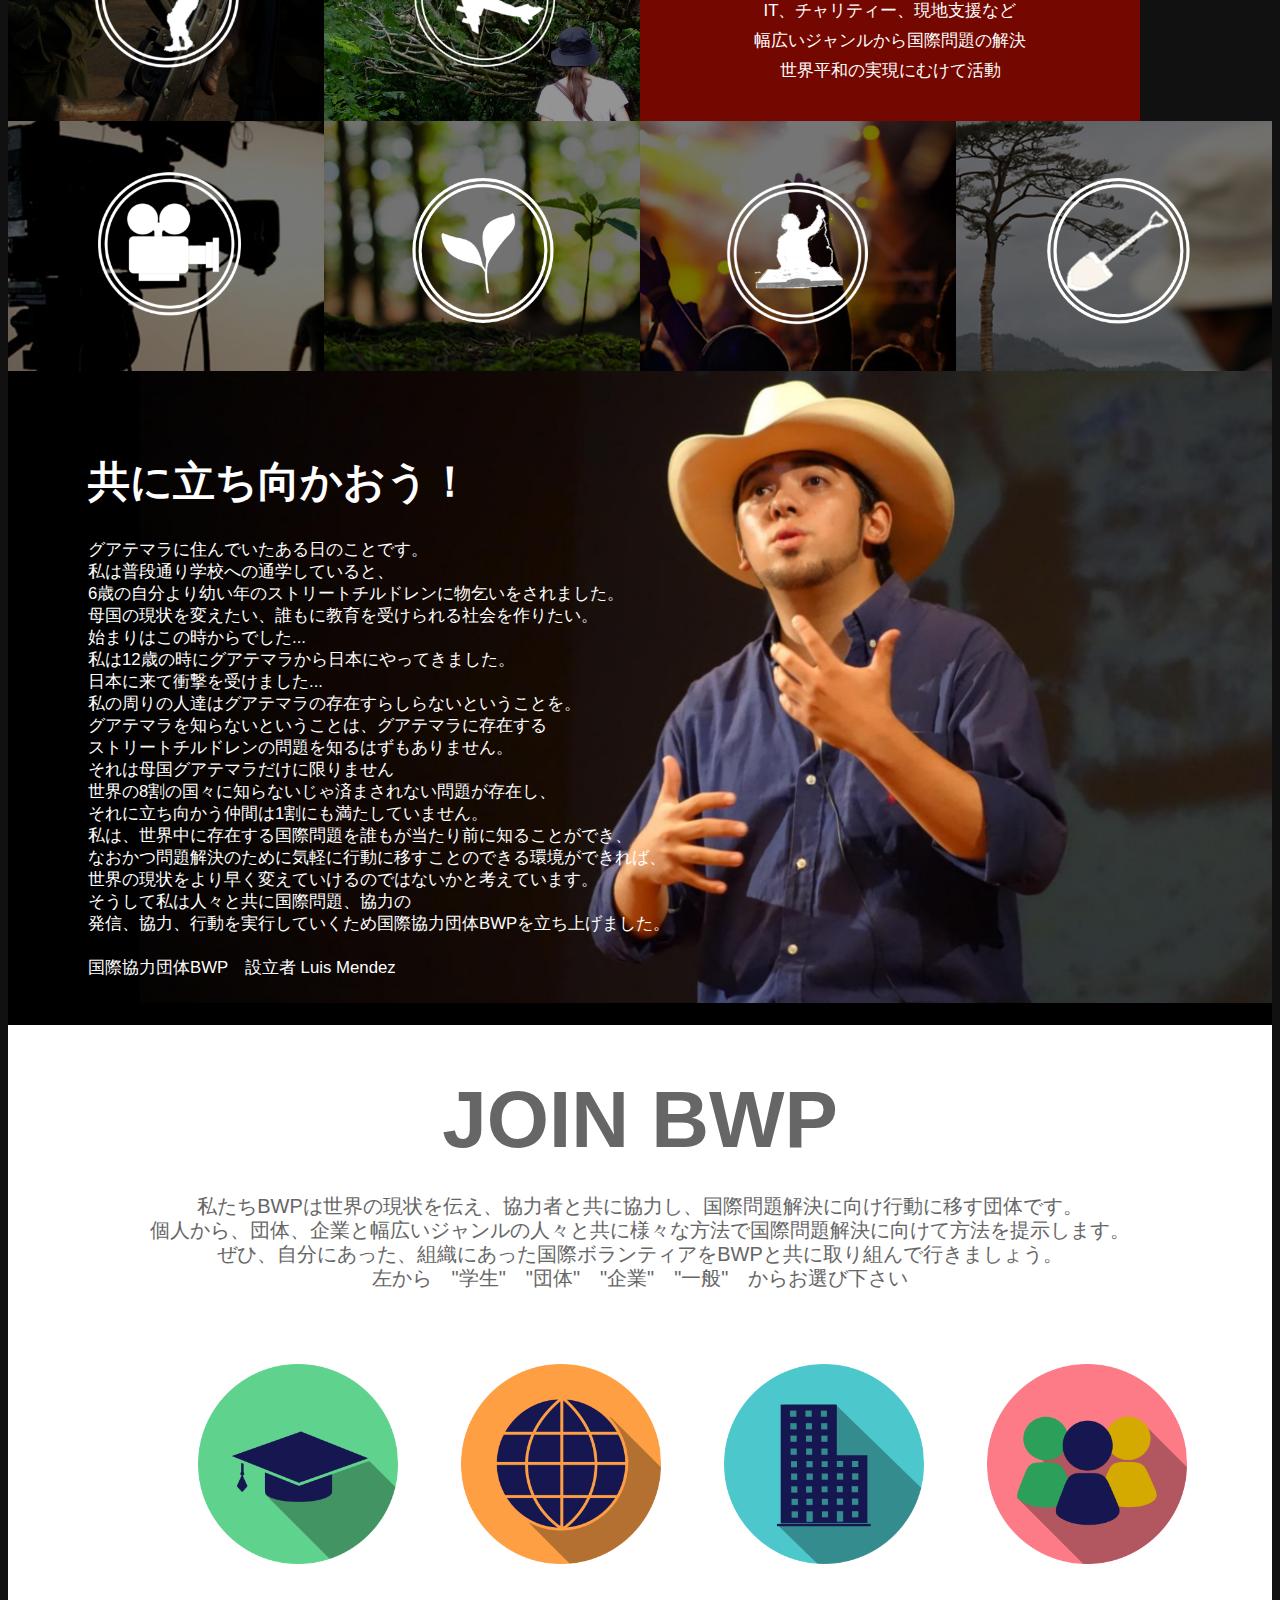
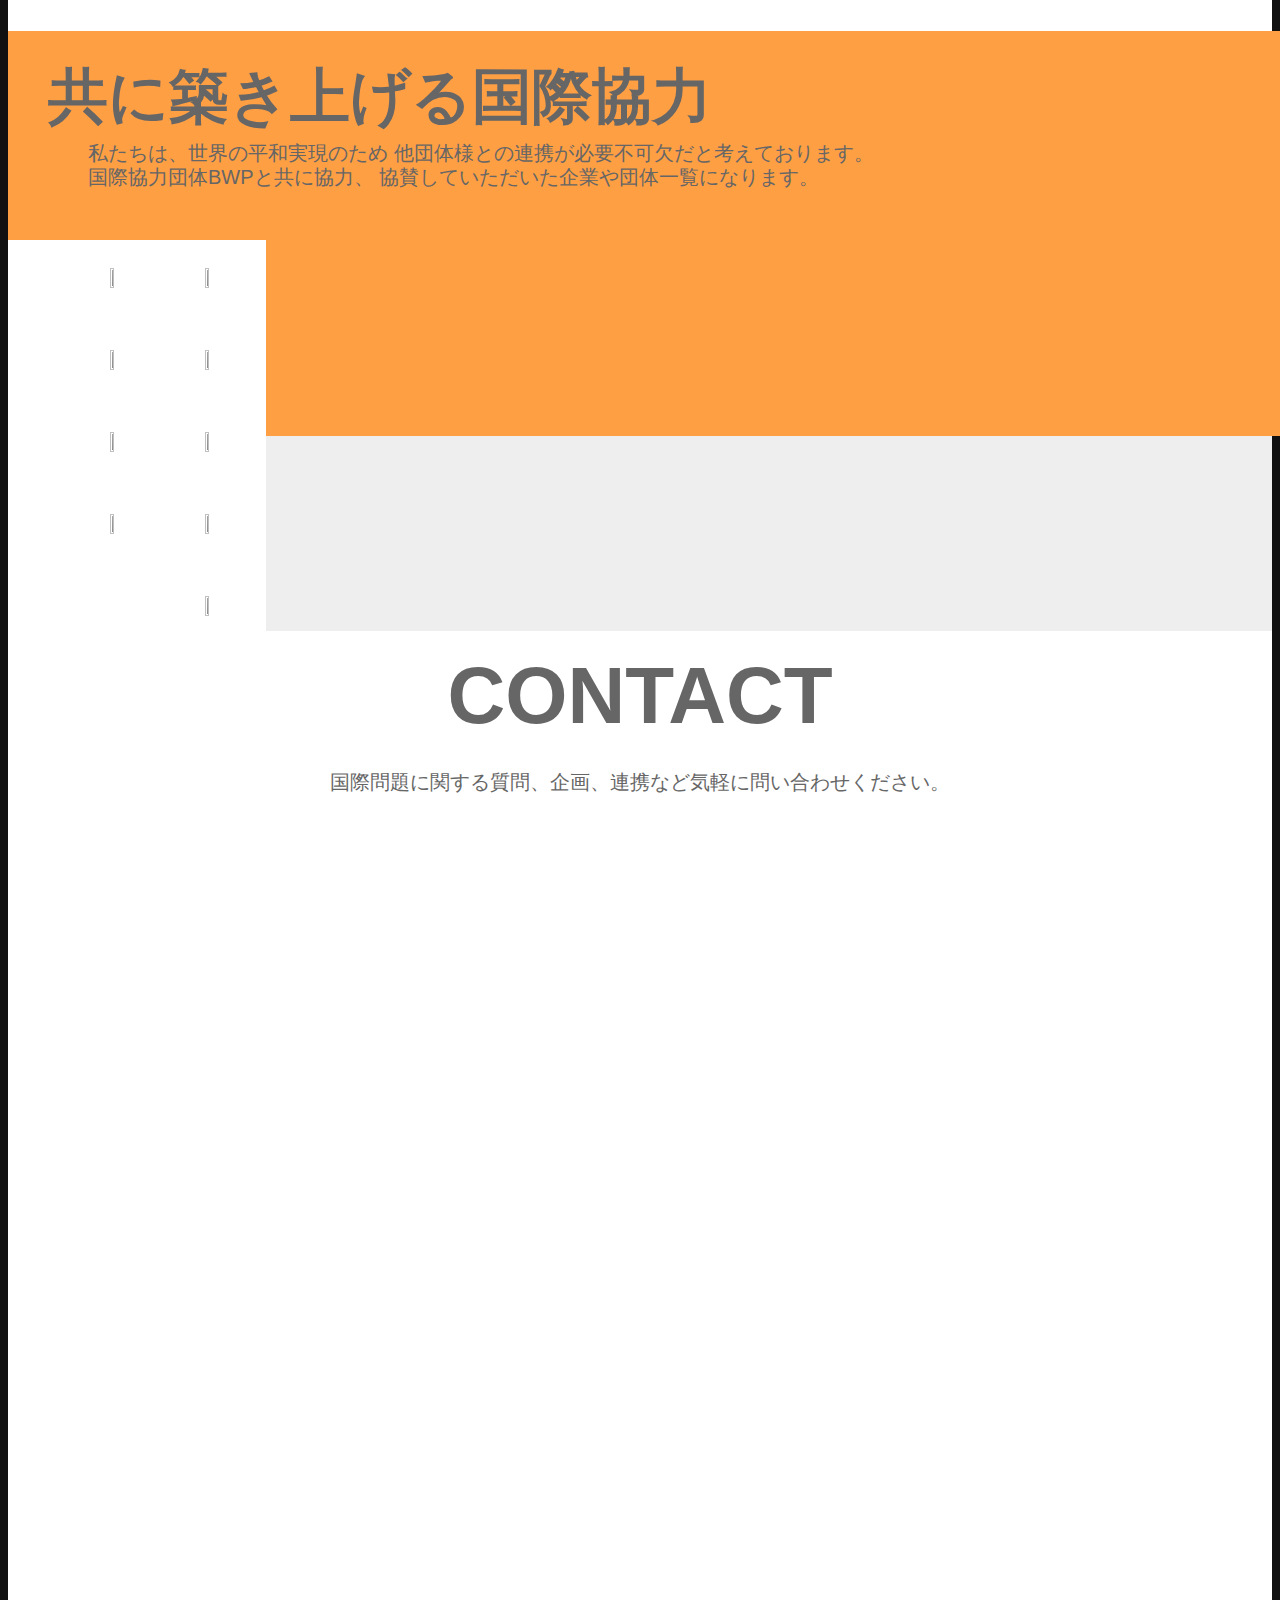
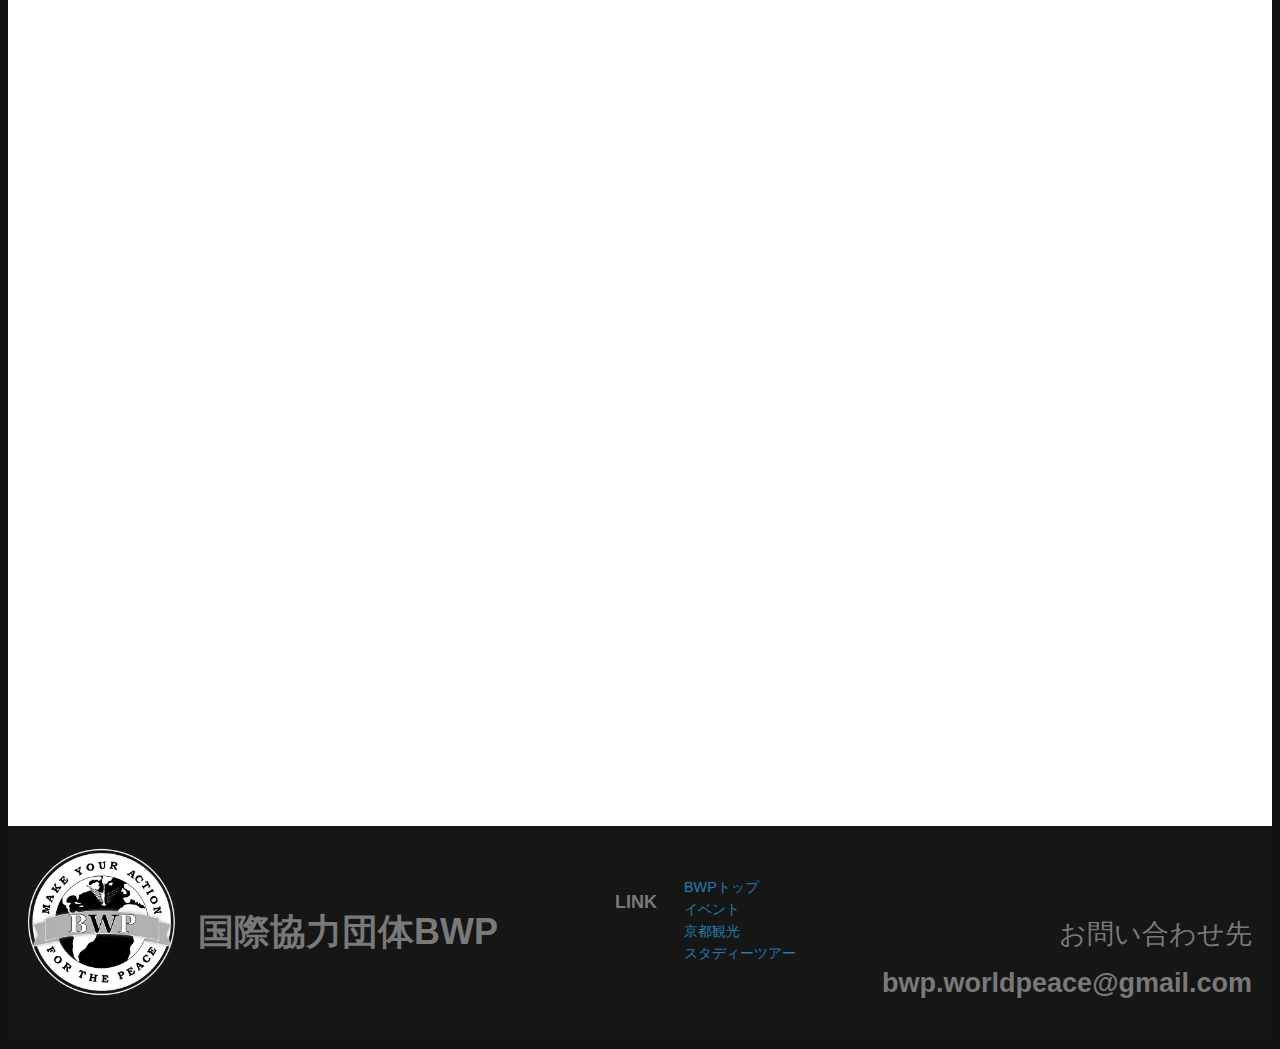
==== commit da87738e: "donation page starts" ====
--- a/index.html
+++ b/index.html
@@ -1,6 +1,7 @@
 <!DOCTYPE html>
 
 <html lang="ja">
+<html lang="en">
 <head>
 <meta charset="UTF-8">
 <title>国際協力団体BWP</title>
@@ -43,7 +44,7 @@
   
 </li>
 <li><a href="../top/about.html"><font size="5">ABOUT US</font><br>BWPとは？</a></li>
-<li><a href="../top/about.html"><font size="5">PROJECT </font><br>活動紹介</a></li>
+<li><a href="../top/team.html"><font size="5">PROJECT </font><br>活動紹介</a></li>
 <li><a href="../top/join.html"><font size="5">JOIN</font><br>私にできること</a></li>
 <li><a href="../top/about.html"><font size="5">MEMBERS</font><br>メンバー紹介</a></li>
 <li><a href="../top/about.html"><font size="5">DONETE</font><br>会員・寄付</a></li>
@@ -159,6 +160,8 @@
   <p>私たちBWPは世界の現状を伝え、協力者と共に協力し、国際問題解決に向け行動に移す団体です。<br>
     個人から、団体、企業と幅広いジャンルの人々と共に様々な方法で国際問題解決に向けて方法を提示します。<br>
     ぜひ、自分にあった、組織にあった国際ボランティアをBWPと共に取り組んで行きましょう。
+    <br>
+    左から　"学生"　"団体"　"企業"　"一般"　からお選び下さい
   </p>
     <div class="join-icon">
     <a href="../top/join.html#tab1" class="icon-student">学生の方へ</a>
--- a/styles/pc-stylesheet00.css
+++ b/styles/pc-stylesheet00.css
@@ -99,7 +99,7 @@
 }
 
 div.nav ul.nl img{
-  padding: 0px 100px 0px 80px;
+padding: 0px 100px 15px 80px;
 width: 90px;
 height: 90px;
 float: left;
@@ -382,9 +382,9 @@
 
 
 #section-vision-intro{
-  padding: 100px 0px 0px 0px;
+  padding: 20px 0px 0px 0px;
   color: #797979;
-  background: #111111;
+  background: #2A2A2A;
 }
 
 
@@ -400,7 +400,7 @@
   height: 150px;
   text-align: center;
   color: #D3D3D3;
-  font-size: 30px;
+  font-size: 25px;
   line-height: 150%;
 }
 
@@ -481,7 +481,7 @@
   color: white;
  /*  background: #740700;*/
   border-radius: 4px 4px 4px 4px;
-  padding: 150px 0px;
+  padding: 65px 0px;
 
 }
 
@@ -906,7 +906,7 @@
   bottom: -10%;
   z-index: 0;
   float: right;
-  background: #222;
+  background: #000;
   background-image: url("../images/luis-3.png");
   background-repeat: no-repeat;
   background-position:0pt 0pt;
@@ -998,14 +998,14 @@
     height: 200px;
     margin: 0% 0% 0% 15%;
     background-image: url("../images/icon-gakusei.png");
+    text-indent: -10000px;
+    list-style: none;
     float: left;
     background-position: center center;
     background-size: cover;
   }
 
-  a:link.icon-student p{
-    width: 10px 0px 0px 0px;
-  }
+
 
 
 a:hover.icon-student{
